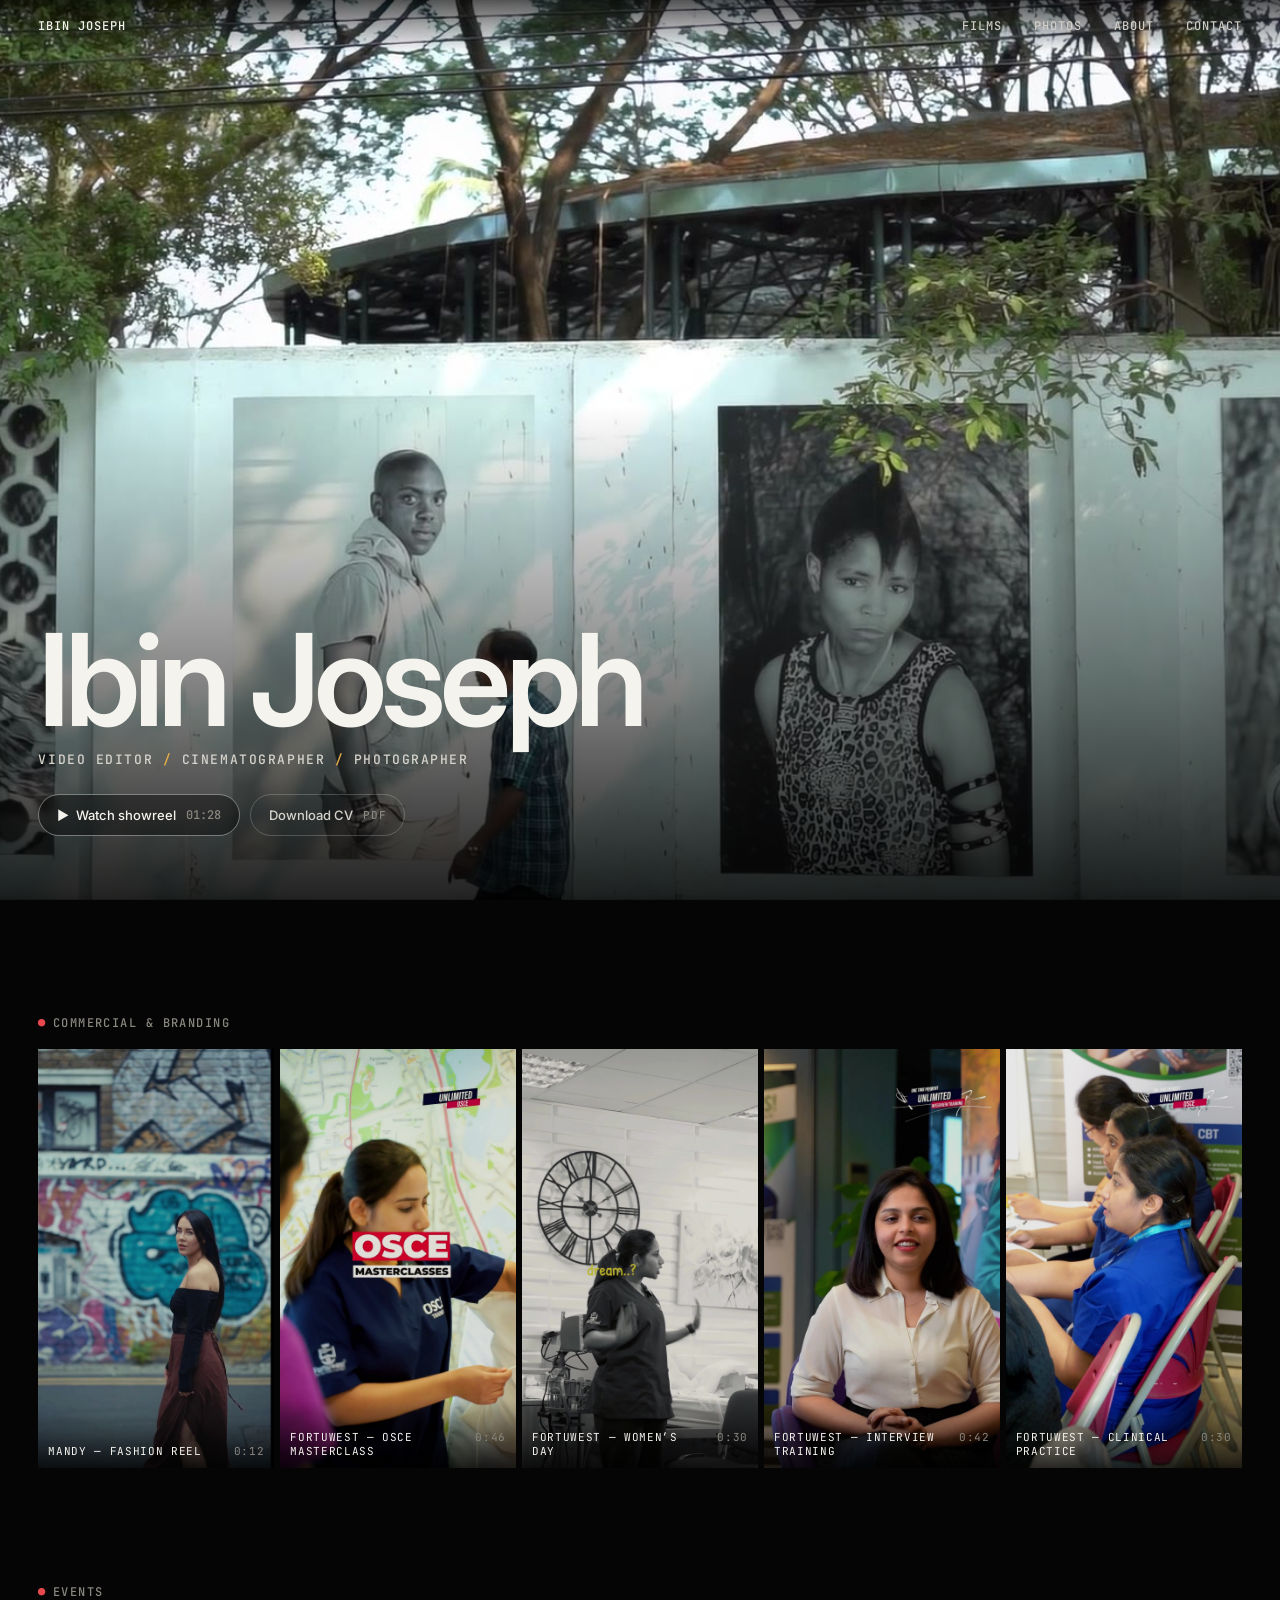
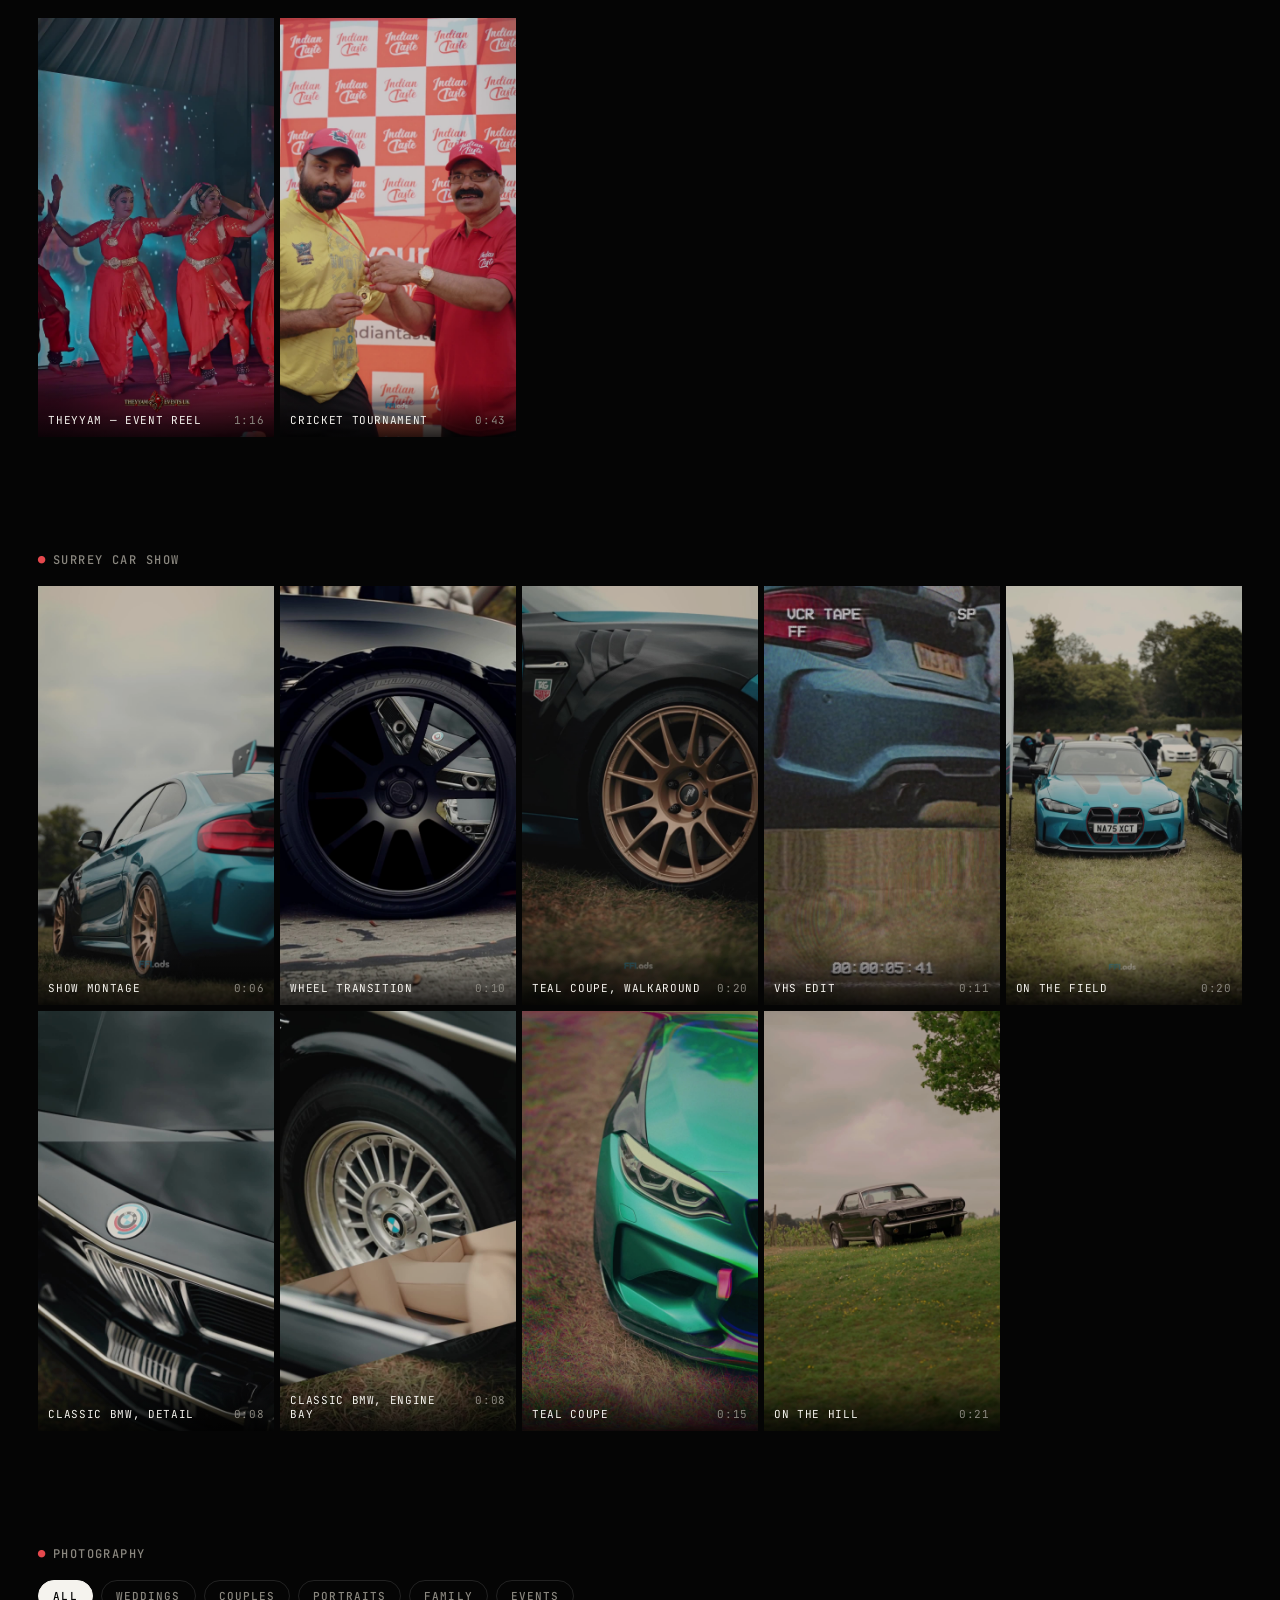
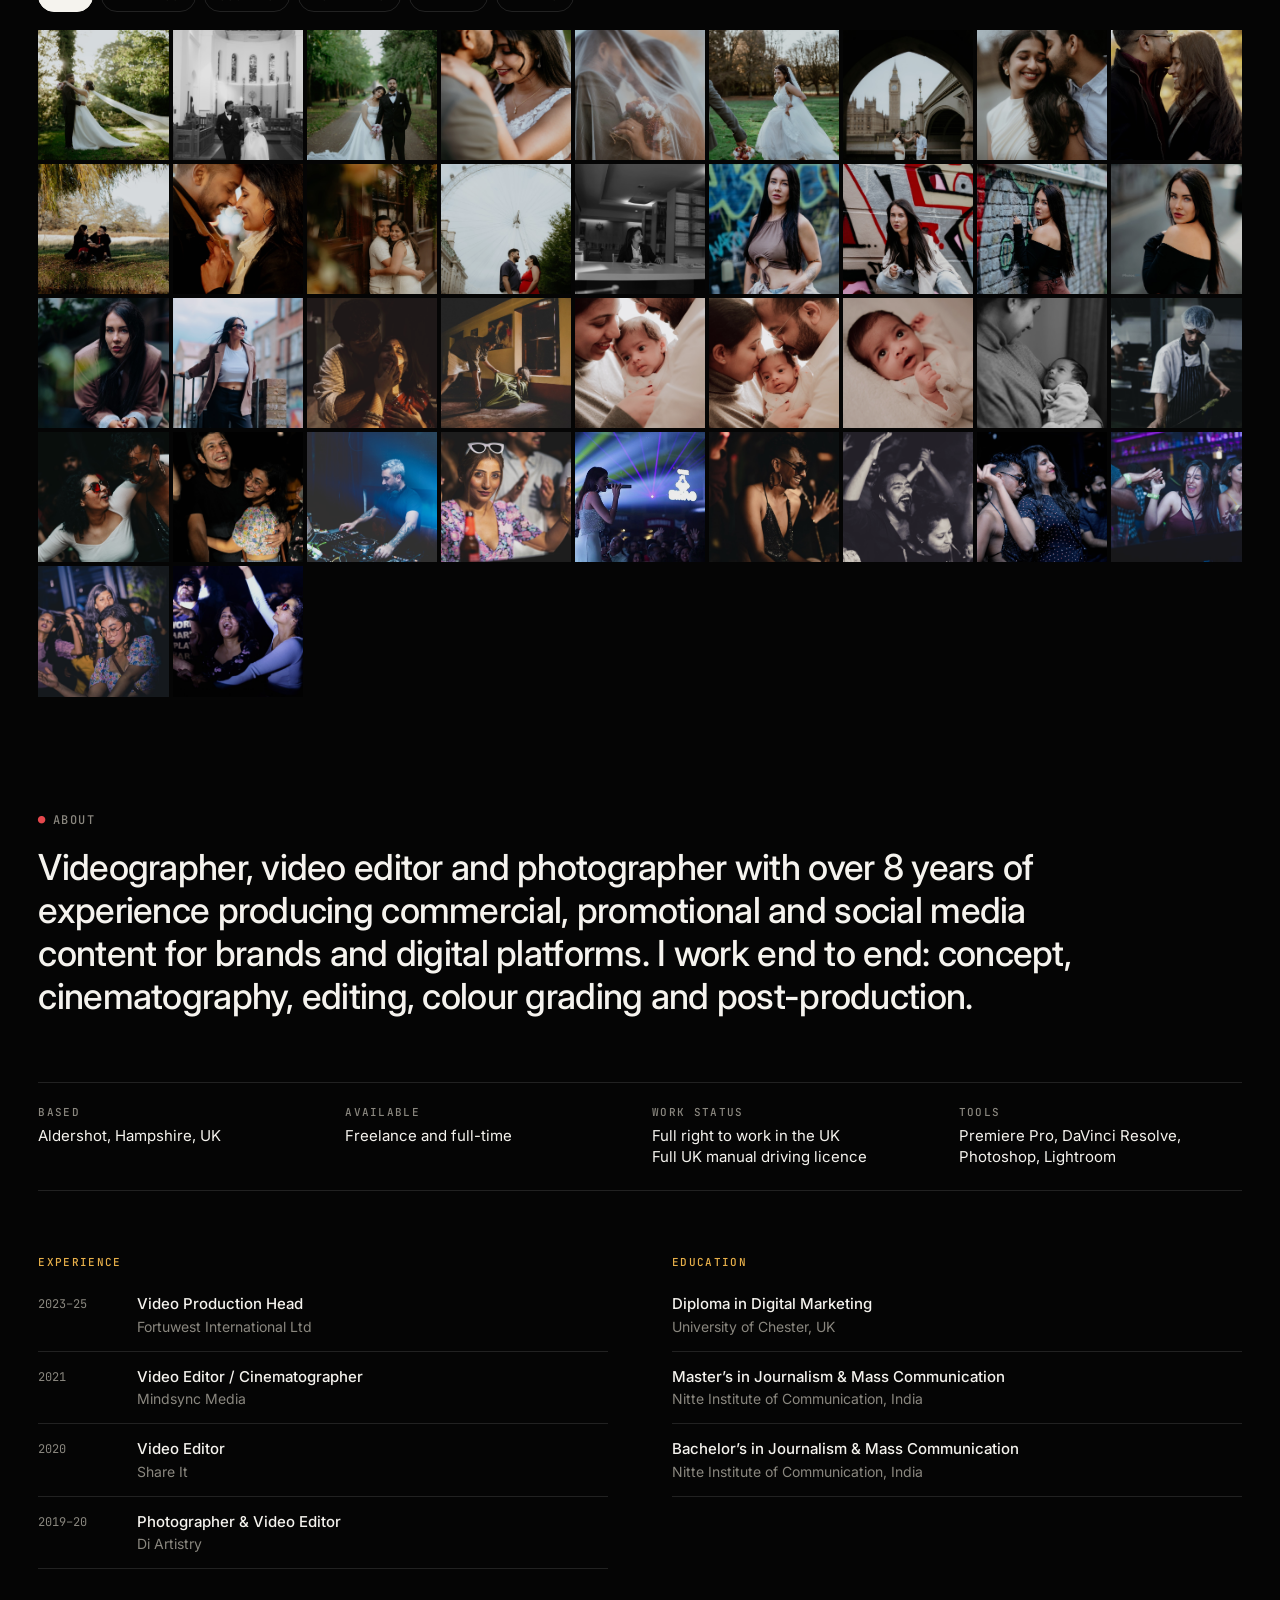
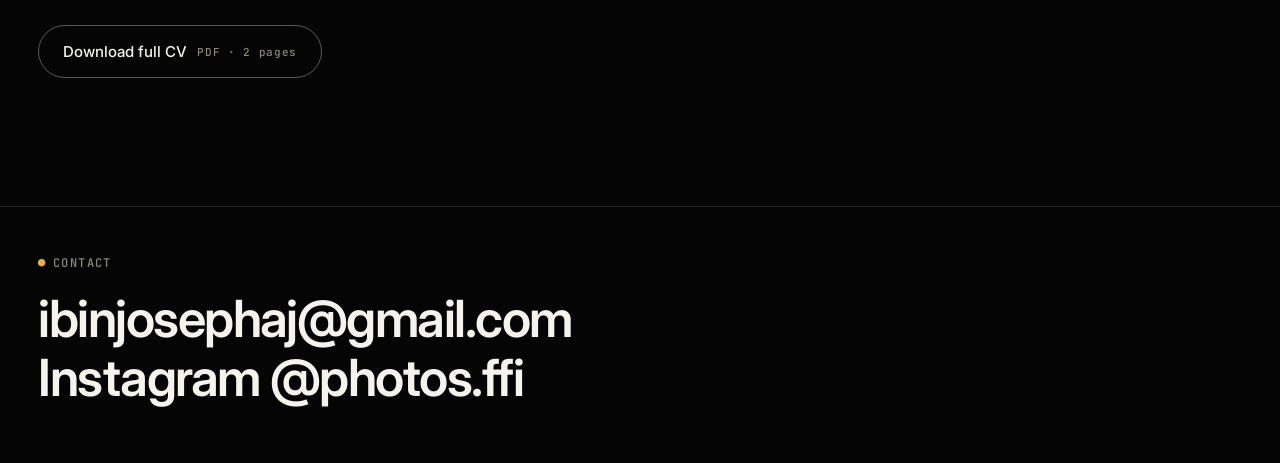
==== index.html @ d669bbee "Tighten portfolio: compact photo grid, more flash party shots, Mandy leads branding Remove Indian Ta" ====
<!doctype html>
<html lang="en">
<head>
<meta charset="utf-8">
<meta name="viewport" content="width=device-width, initial-scale=1">
<title>Ibin Joseph — Video Editor, Cinematographer, Photographer</title>
<meta name="description" content="Ibin Joseph — videographer, video editor and photographer based in Hampshire, UK. 8+ years of commercial, promotional and social media work. Showreel, portfolio and CV.">
<meta property="og:title" content="Ibin Joseph — Portfolio">
<meta property="og:description" content="Videographer, video editor and photographer based in Hampshire, UK. Showreel, portfolio and CV.">
<meta property="og:type" content="website">
<meta property="og:url" content="https://filmsfromij.github.io/">
<meta property="og:image" content="https://filmsfromij.github.io/media/showreel.jpg">
<meta name="twitter:card" content="summary_large_image">
<link rel="canonical" href="https://filmsfromij.github.io/">
<link rel="icon" href="data:image/svg+xml,%3Csvg xmlns='http://www.w3.org/2000/svg' viewBox='0 0 32 32'%3E%3Crect width='32' height='32' fill='%230e0e0e'/%3E%3Crect x='14' y='8' width='4' height='16' fill='%23f2f0ec'/%3E%3C/svg%3E">
<link rel="preconnect" href="https://fonts.googleapis.com">
<link rel="preconnect" href="https://fonts.gstatic.com" crossorigin>
<link rel="stylesheet" href="https://fonts.googleapis.com/css2?family=Inter:wght@400;500;600&family=JetBrains+Mono:wght@400;500&display=swap">
<link rel="stylesheet" href="style.css">
</head>
<body>

<header class="top">
  <a class="name" href="#top">Ibin Joseph</a>
  <nav aria-label="Sections">
    <a href="#commercial">Films</a>
    <a href="#photography">Photos</a>
    <a href="#about">About</a>
    <a href="#contact">Contact</a>
  </nav>
</header>

<main id="top">

  <section class="hero" aria-label="Showreel">
    <video autoplay muted playsinline preload="auto" poster="media/showreel.jpg" src="media/showreel.mp4#t=4"></video>
    <div class="hero-text">
      <h1>Ibin Joseph</h1>
      <p>Video Editor <span>/</span> Cinematographer <span>/</span> Photographer</p>
      <div class="actions">
        <button class="watch" data-src="media/showreel.mp4" data-title="Showreel">&#9654;&ensp;Watch showreel <span>01:28</span></button>
        <a class="cv-link" href="media/Ibin-Joseph-CV.pdf" download>Download CV <span>PDF</span></a>
      </div>
    </div>
  </section>

  <section id="commercial" class="block">
    <h2>Commercial &amp; branding</h2>
    <div class="grid">
      <button class="tile" data-src="media/mandy.mp4" data-title="Mandy — Fashion reel">
        <img src="media/mandy.jpg" alt="Model in a black top in front of a graffiti wall" loading="lazy">
        <span class="cap"><span>Mandy — Fashion reel</span><span>0:12</span></span>
      </button>
      <button class="tile" data-src="media/osce-masterclass.mp4" data-title="Fortuwest — OSCE masterclass">
        <img src="media/osce-masterclass.jpg" alt="Nurse demonstrating a clinical skill on a training mannequin" loading="lazy">
        <span class="cap"><span>Fortuwest — OSCE masterclass</span><span>0:46</span></span>
      </button>
      <button class="tile" data-src="media/osce-womens-day.mp4" data-title="Fortuwest — Women’s Day">
        <img src="media/osce-womens-day.jpg" alt="Black and white shot of nurses training around a table" loading="lazy">
        <span class="cap"><span>Fortuwest — Women’s Day</span><span>0:30</span></span>
      </button>
      <button class="tile" data-src="media/osce-interview.mp4" data-title="Fortuwest — Interview training">
        <img src="media/osce-interview.jpg" alt="Trainer speaking to camera in an office" loading="lazy">
        <span class="cap"><span>Fortuwest — Interview training</span><span>0:42</span></span>
      </button>
      <button class="tile" data-src="media/osce-practical.mp4" data-title="Fortuwest — Clinical practice">
        <img src="media/osce-practical.jpg" alt="Nursing students seated at a clinical training session" loading="lazy">
        <span class="cap"><span>Fortuwest — Clinical practice</span><span>0:30</span></span>
      </button>
    </div>
  </section>

  <section id="events" class="block">
    <h2>Events</h2>
    <div class="grid">
      <button class="tile" data-src="media/theyyam.mp4" data-title="Theyyam — Event reel">
        <img src="media/theyyam.jpg" alt="Classical dancers performing on stage" loading="lazy">
        <span class="cap"><span>Theyyam — Event reel</span><span>1:16</span></span>
      </button>
      <button class="tile" data-src="media/cricket.mp4" data-title="Cricket tournament">
        <img src="media/cricket.jpg" alt="Player receiving a medal at a sponsored cricket tournament" loading="lazy">
        <span class="cap"><span>Cricket tournament</span><span>0:43</span></span>
      </button>
    </div>
  </section>

  <section class="block">
    <h2>Surrey Car Show</h2>
    <div class="grid">
      <button class="tile" data-src="media/show-highlight-2.mp4" data-title="Show montage">
        <img src="media/show-highlight-2.jpg" alt="Teal BMW coupe from behind on the show field" loading="lazy">
        <span class="cap"><span>Show montage</span><span>0:06</span></span>
      </button>
      <button class="tile" data-src="media/reel-4.mp4" data-title="Wheel transition">
        <img src="media/reel-4.jpg" alt="Black alloy wheel with a transition revealing an engine through the spokes" loading="lazy">
        <span class="cap"><span>Wheel transition</span><span>0:10</span></span>
      </button>
      <button class="tile" data-src="media/show-highlight-1.mp4" data-title="Teal coupe, walkaround">
        <img src="media/show-highlight-1.jpg" alt="Bronze wheel on a teal BMW coupe" loading="lazy">
        <span class="cap"><span>Teal coupe, walkaround</span><span>0:20</span></span>
      </button>
      <button class="tile" data-src="media/reel-3.mp4" data-title="VHS edit">
        <img src="media/reel-3.jpg" alt="Rear of a teal coupe with a VHS tape overlay" loading="lazy">
        <span class="cap"><span>VHS edit</span><span>0:11</span></span>
      </button>
      <button class="tile" data-src="media/show-highlight-3.mp4" data-title="On the field">
        <img src="media/show-highlight-3.jpg" alt="Teal BMW parked head-on on the show field" loading="lazy">
        <span class="cap"><span>On the field</span><span>0:20</span></span>
      </button>
      <button class="tile" data-src="media/reel-1.mp4" data-title="Classic BMW, detail">
        <img src="media/reel-1.jpg" alt="Badge and grille detail of a classic black BMW" loading="lazy">
        <span class="cap"><span>Classic BMW, detail</span><span>0:08</span></span>
      </button>
      <button class="tile" data-src="media/reel-5.mp4" data-title="Classic BMW, engine bay">
        <img src="media/reel-5.jpg" alt="Classic BMW wheel with a transition to the tan interior" loading="lazy">
        <span class="cap"><span>Classic BMW, engine bay</span><span>0:08</span></span>
      </button>
      <button class="tile" data-src="media/reel-2.mp4" data-title="Teal coupe">
        <img src="media/reel-2.jpg" alt="Headlight of a teal-green BMW coupe" loading="lazy">
        <span class="cap"><span>Teal coupe</span><span>0:15</span></span>
      </button>
      <button class="tile" data-src="media/show-highlight-4.mp4" data-title="On the hill">
        <img src="media/show-highlight-4.jpg" alt="Classic car on a grassy hill beside a tree" loading="lazy">
        <span class="cap"><span>On the hill</span><span>0:21</span></span>
      </button>
    </div>
  </section>

  <section id="photography" class="block">
    <h2>Photography</h2>
    <div class="filters" role="group" aria-label="Filter photos">
      <button type="button" data-filter="all" aria-pressed="true">All</button>
      <button type="button" data-filter="wedding" aria-pressed="false">Weddings</button>
      <button type="button" data-filter="couple" aria-pressed="false">Couples</button>
      <button type="button" data-filter="portrait" aria-pressed="false">Portraits</button>
      <button type="button" data-filter="family" aria-pressed="false">Family</button>
      <button type="button" data-filter="event" aria-pressed="false">Events</button>
    </div>
    <div class="gallery">
      <button class="ph" data-cat="wedding" data-full="media/photos/wedding-01.jpg"><img src="media/photos/thumb/wedding-01.jpg" width="900" height="596" alt="Bride and groom under trees as her veil flies in the wind" loading="lazy"></button>
      <button class="ph" data-cat="wedding" data-full="media/photos/wedding-02.jpg"><img src="media/photos/thumb/wedding-02.jpg" width="600" height="900" alt="Black and white portrait of a bride and groom at a church altar" loading="lazy"></button>
      <button class="ph" data-cat="wedding" data-full="media/photos/wedding-03.jpg"><img src="media/photos/thumb/wedding-03.jpg" width="600" height="900" alt="Bride and groom on a tree-lined path" loading="lazy"></button>
      <button class="ph" data-cat="wedding" data-full="media/photos/wedding-04.jpg"><img src="media/photos/thumb/wedding-04.jpg" width="900" height="600" alt="Bride smiling with her arms around the groom" loading="lazy"></button>
      <button class="ph" data-cat="wedding" data-full="media/photos/wedding-05.jpg"><img src="media/photos/thumb/wedding-05.jpg" width="600" height="900" alt="Bride and groom kissing under the veil" loading="lazy"></button>
      <button class="ph" data-cat="wedding" data-full="media/photos/wedding-06.jpg"><img src="media/photos/thumb/wedding-06.jpg" width="900" height="557" alt="Bride and groom running hand in hand across a park" loading="lazy"></button>
      <button class="ph" data-cat="couple" data-full="media/photos/couple-01.jpg"><img src="media/photos/thumb/couple-01.jpg" width="595" height="900" alt="Couple framed by a stone arch with Big Ben behind" loading="lazy"></button>
      <button class="ph" data-cat="couple" data-full="media/photos/couple-02.jpg"><img src="media/photos/thumb/couple-02.jpg" width="600" height="900" alt="Smiling woman leaning into her partner" loading="lazy"></button>
      <button class="ph" data-cat="couple" data-full="media/photos/couple-03.jpg"><img src="media/photos/thumb/couple-03.jpg" width="600" height="900" alt="Man kissing his partner’s forehead in autumn light" loading="lazy"></button>
      <button class="ph" data-cat="couple" data-full="media/photos/couple-04.jpg"><img src="media/photos/thumb/couple-04.jpg" width="600" height="900" alt="Couple sitting under a willow tree beside a pond" loading="lazy"></button>
      <button class="ph" data-cat="couple" data-full="media/photos/couple-05.jpg"><img src="media/photos/thumb/couple-05.jpg" width="600" height="900" alt="Couple touching foreheads in warm evening light" loading="lazy"></button>
      <button class="ph" data-cat="couple" data-full="media/photos/couple-06.jpg"><img src="media/photos/thumb/couple-06.jpg" width="900" height="600" alt="Couple embracing in a flower-lined doorway" loading="lazy"></button>
      <button class="ph" data-cat="couple" data-full="media/photos/couple-07.jpg"><img src="media/photos/thumb/couple-07.jpg" width="600" height="900" alt="Expecting couple in front of the London Eye" loading="lazy"></button>
      <button class="ph" data-cat="portrait" data-full="media/photo-1.jpg"><img src="media/photos/thumb/library.jpg" width="900" height="600" alt="Black and white portrait of a woman in a dark blazer seated at a long table in a library" loading="lazy"></button>
      <button class="ph" data-cat="portrait" data-full="media/photos/portrait-01.jpg"><img src="media/photos/thumb/portrait-01.jpg" width="600" height="900" alt="Woman posing against a blue graffiti wall" loading="lazy"></button>
      <button class="ph" data-cat="portrait" data-full="media/photos/portrait-02.jpg"><img src="media/photos/thumb/portrait-02.jpg" width="616" height="900" alt="Woman crouching in front of red and white graffiti" loading="lazy"></button>
      <button class="ph" data-cat="portrait" data-full="media/photos/portrait-03.jpg"><img src="media/photos/thumb/portrait-03.jpg" width="716" height="900" alt="Woman in an off-shoulder top beside a graffiti wall" loading="lazy"></button>
      <button class="ph" data-cat="portrait" data-full="media/photos/portrait-04.jpg"><img src="media/photos/thumb/portrait-04.jpg" width="600" height="900" alt="Woman on a city street looking over her shoulder" loading="lazy"></button>
      <button class="ph" data-cat="portrait" data-full="media/photos/portrait-05.jpg"><img src="media/photos/thumb/portrait-05.jpg" width="614" height="900" alt="Woman seated among leaves, looking at the camera" loading="lazy"></button>
      <button class="ph" data-cat="portrait" data-full="media/photos/portrait-06.jpg"><img src="media/photos/thumb/portrait-06.jpg" width="624" height="900" alt="Woman in sunglasses leaning on a railing" loading="lazy"></button>
      <button class="ph" data-cat="portrait" data-full="media/photos/portrait-07.jpg"><img src="media/photos/thumb/portrait-07.jpg" width="600" height="900" alt="Low-light cinematic portrait of a couple" loading="lazy"></button>
      <button class="ph" data-cat="portrait" data-full="media/photos/portrait-08.jpg"><img src="media/photos/thumb/portrait-08.jpg" width="900" height="600" alt="Cinematic low-light scene of a woman reaching across a corridor floor" loading="lazy"></button>
      <button class="ph" data-cat="family" data-full="media/photos/family-01.jpg"><img src="media/photos/thumb/family-01.jpg" width="600" height="900" alt="Mother and father cradling their newborn" loading="lazy"></button>
      <button class="ph" data-cat="family" data-full="media/photos/family-02.jpg"><img src="media/photos/thumb/family-02.jpg" width="600" height="900" alt="Parents kissing their newborn’s head" loading="lazy"></button>
      <button class="ph" data-cat="family" data-full="media/photos/family-03.jpg"><img src="media/photos/thumb/family-03.jpg" width="600" height="900" alt="Newborn looking up from a white blanket" loading="lazy"></button>
      <button class="ph" data-cat="family" data-full="media/photos/family-04.jpg"><img src="media/photos/thumb/family-04.jpg" width="600" height="900" alt="Black and white photo of a mother holding her newborn" loading="lazy"></button>
      <button class="ph" data-cat="event" data-full="media/photos/event-01.jpg"><img src="media/photos/thumb/event-01.jpg" width="600" height="900" alt="Chef cooking in a restaurant kitchen" loading="lazy"></button>
      <button class="ph" data-cat="event" data-full="media/photos/event-02.jpg"><img src="media/photos/thumb/event-02.jpg" width="900" height="600" alt="Friends dancing at a club night" loading="lazy"></button>
      <button class="ph" data-cat="event" data-full="media/photos/event-03.jpg"><img src="media/photos/thumb/event-03.jpg" width="900" height="600" alt="Man and woman laughing on a crowded dance floor" loading="lazy"></button>
      <button class="ph" data-cat="event" data-full="media/photos/event-04.jpg"><img src="media/photos/thumb/event-04.jpg" width="900" height="600" alt="DJ performing under blue stage light" loading="lazy"></button>
      <button class="ph" data-cat="event" data-full="media/photos/event-05.jpg"><img src="media/photos/thumb/event-05.jpg" width="900" height="600" alt="Woman with sunglasses on her head dancing at a party" loading="lazy"></button>
      <button class="ph" data-cat="event" data-full="media/photos/event-06.jpg"><img src="media/photos/thumb/event-06.jpg" width="900" height="506" alt="Singer on stage under laser lights" loading="lazy"></button>
      <button class="ph" data-cat="event" data-full="media/photos/event-07.jpg"><img src="media/photos/thumb/event-07.jpg" width="600" height="900" alt="Woman in sequins laughing at the bar, lit by flash" loading="lazy"></button>
      <button class="ph" data-cat="event" data-full="media/photos/event-08.jpg"><img src="media/photos/thumb/event-08.jpg" width="900" height="600" alt="Black and white flash photo of friends singing on the dance floor" loading="lazy"></button>
      <button class="ph" data-cat="event" data-full="media/photos/event-09.jpg"><img src="media/photos/thumb/event-09.jpg" width="900" height="699" alt="Couple dancing close at a club night" loading="lazy"></button>
      <button class="ph" data-cat="event" data-full="media/photos/event-10.jpg"><img src="media/photos/thumb/event-10.jpg" width="900" height="600" alt="Group of friends dancing by the bar" loading="lazy"></button>
      <button class="ph" data-cat="event" data-full="media/photos/event-11.jpg"><img src="media/photos/thumb/event-11.jpg" width="900" height="600" alt="Women dancing together in a crowd" loading="lazy"></button>
      <button class="ph" data-cat="event" data-full="media/photos/event-12.jpg"><img src="media/photos/thumb/event-12.jpg" width="900" height="600" alt="Friends dancing with their arms raised" loading="lazy"></button>
    </div>
  </section>

  <section id="about" class="block about">
    <h2>About</h2>
    <p class="lede">Videographer, video editor and photographer with over 8&nbsp;years of experience producing commercial, promotional and social media content for brands and digital platforms. I work end to end: concept, cinematography, editing, colour grading and post-production.</p>

    <dl class="facts">
      <div><dt>Based</dt><dd>Aldershot, Hampshire, UK</dd></div>
      <div><dt>Available</dt><dd>Freelance and full-time</dd></div>
      <div><dt>Work status</dt><dd>Full right to work in the UK<br>Full UK manual driving licence</dd></div>
      <div><dt>Tools</dt><dd>Premiere Pro, DaVinci Resolve, Photoshop, Lightroom</dd></div>
    </dl>

    <div class="cols">
      <div>
        <h3>Experience</h3>
        <ol class="timeline">
          <li><span class="yr">2023–25</span><span class="role">Video Production Head</span><span class="org">Fortuwest International Ltd</span></li>
          <li><span class="yr">2021</span><span class="role">Video Editor / Cinematographer</span><span class="org">Mindsync Media</span></li>
          <li><span class="yr">2020</span><span class="role">Video Editor</span><span class="org">Share It</span></li>
          <li><span class="yr">2019–20</span><span class="role">Photographer &amp; Video Editor</span><span class="org">Di Artistry</span></li>
        </ol>
      </div>
      <div>
        <h3>Education</h3>
        <ol class="timeline">
          <li><span class="role">Diploma in Digital Marketing</span><span class="org">University of Chester, UK</span></li>
          <li><span class="role">Master’s in Journalism &amp; Mass Communication</span><span class="org">Nitte Institute of Communication, India</span></li>
          <li><span class="role">Bachelor’s in Journalism &amp; Mass Communication</span><span class="org">Nitte Institute of Communication, India</span></li>
        </ol>
      </div>
    </div>

    <a class="cv-link big" href="media/Ibin-Joseph-CV.pdf" download>Download full CV <span>PDF · 2 pages</span></a>
  </section>

</main>

<footer id="contact" class="contact">
  <h2>Contact</h2>
  <p><a href="mailto:ibinjosephaj@gmail.com">ibinjosephaj@gmail.com</a></p>
  <p><a href="https://www.instagram.com/photos.ffi/" rel="noopener">Instagram @photos.ffi</a></p>
</footer>

<dialog id="player" aria-label="Media viewer">
  <button class="close" aria-label="Close">Close</button>
  <video controls playsinline></video>
  <img class="still" alt="">
  <button class="nav prev" aria-label="Previous photo">&#8592;</button>
  <button class="nav next" aria-label="Next photo">&#8594;</button>
</dialog>

<script src="script.js"></script>
</body>
</html>
---- style.css ----
/* B — Cinematic: full-screen showreel loop, monospace slate labels, tight gallery */
:root {
  --bg: #050505;
  --ink: #f5f3ee;
  --mute: #8a877f;
  --line: #222;
  --accent: #e8b04a;
  --gutter: clamp(16px, 3vw, 40px);
  --mono: "JetBrains Mono", ui-monospace, Menlo, monospace;
  --sans: "Inter", "Helvetica Neue", Arial, sans-serif;
}
* { box-sizing: border-box; margin: 0; padding: 0; }
html { scroll-behavior: smooth; -webkit-text-size-adjust: 100%; }
body { background: var(--bg); color: var(--ink); font: 400 15px/1.5 var(--sans); -webkit-font-smoothing: antialiased; }
a { color: inherit; text-decoration: none; }
a:hover { color: var(--accent); }
img, video { display: block; width: 100%; }
:focus-visible { outline: 2px solid var(--accent); outline-offset: 3px; }

.top { position: fixed; inset: 0 0 auto; z-index: 5; display: flex; justify-content: space-between; align-items: center; gap: 16px;
  padding: 18px var(--gutter); font: 500 12px var(--mono); letter-spacing: .08em; text-transform: uppercase;
  background: linear-gradient(#000a, #0000); transition: background-color .3s; }
.top.solid { background: #050505; border-bottom: 1px solid var(--line); }
.name { white-space: nowrap; }
.top nav { display: flex; gap: clamp(12px, 3vw, 32px); color: #cfccc5; }

.hero { position: relative; height: 100svh; min-height: 520px; overflow: hidden; background: #000 url(media/hero.jpg) center / cover no-repeat; }
.hero video { position: absolute; inset: 0; height: 100%; object-fit: cover; transform: scale(1.34); opacity: 0; transition: opacity .8s ease; }
.hero video.ready { opacity: 1; }
.hero::after { content: ""; position: absolute; inset: 0; background: linear-gradient(180deg, #0000 45%, #000d 100%); }
.hero-text { position: absolute; z-index: 1; left: var(--gutter); right: var(--gutter); bottom: clamp(28px, 6vw, 64px); }
h1 { font-size: clamp(48px, 10vw, 150px); font-weight: 600; line-height: .9; letter-spacing: -0.045em; }
.hero-text p { margin-top: 14px; font: 500 clamp(11px, 1.2vw, 13px) var(--mono); letter-spacing: .12em; text-transform: uppercase; color: #d6d3cc; }
.hero-text p span { color: var(--accent); }
.watch { margin-top: 26px; display: inline-flex; align-items: center; gap: 10px; padding: 12px 18px; border: 1px solid #fff6; border-radius: 99px;
  background: #0006; backdrop-filter: blur(6px); color: var(--ink); font: 500 13px var(--sans); cursor: pointer; }
.watch span { font-family: var(--mono); color: var(--mute); font-size: 12px; }
.watch:hover { background: var(--ink); color: #000; }

.cap { display: flex; justify-content: space-between; gap: 12px; font: 400 11px var(--mono); letter-spacing: .06em; text-transform: uppercase; color: var(--mute); }
.cap span:first-child { color: var(--ink); }

.block { padding: clamp(72px, 9vw, 120px) var(--gutter) 0; scroll-margin-top: 60px; }
h2 { display: flex; justify-content: space-between; margin-bottom: 18px; font: 500 12px var(--mono); letter-spacing: .12em; text-transform: uppercase; color: var(--mute); }
h2::before { content: "● "; color: #e5484d; }
h2 { justify-content: flex-start; gap: 6px; }

.grid { display: grid; grid-template-columns: repeat(5, minmax(0, 1fr)); gap: 6px; }
.grid.one { grid-template-columns: minmax(0, 1fr); max-width: calc((100% - 24px) / 5 * 1); }
.tile { position: relative; display: block; width: 100%; overflow: hidden; background: none; border: 0; color: inherit; font: inherit; text-align: left; cursor: pointer; }
.tile img { aspect-ratio: 9 / 16; object-fit: cover; background: #111; transition: transform .6s ease, opacity .3s; opacity: .9; }
.tile:hover img { transform: scale(1.04); opacity: 1; }
.tile .cap { position: absolute; left: 0; right: 0; bottom: 0; margin: 0; padding: 30px 10px 10px; background: linear-gradient(#0000, #000c); }

.photo img { height: auto; }

.contact { margin-top: clamp(80px, 10vw, 140px); padding: 48px var(--gutter) 56px; border-top: 1px solid var(--line); }
.contact h2::before { color: var(--accent); }
.contact p { font-size: clamp(24px, 4vw, 52px); font-weight: 600; letter-spacing: -0.03em; line-height: 1.15; }

dialog { width: 100vw; height: 100dvh; max-width: none; max-height: none; border: 0; padding: 0; background: #000; color: var(--ink); }
dialog[open] { display: flex; align-items: center; justify-content: center; }
dialog::backdrop { background: #000; }
dialog video { width: auto; height: auto; max-width: 100%; max-height: 100dvh; }
.close { position: absolute; top: 14px; right: var(--gutter); z-index: 2; padding: 6px 12px; background: #0009; color: var(--ink); border: 1px solid #fff4; border-radius: 99px; font: 500 11px var(--mono); letter-spacing: .08em; text-transform: uppercase; cursor: pointer; }

@media (max-width: 1100px) { .grid { grid-template-columns: repeat(3, minmax(0, 1fr)); } .grid.one { max-width: calc((100% - 12px) / 3); } }
@media (max-width: 560px) {
  .top { font-size: 11px; } .top nav { gap: 12px; }
  .grid { grid-template-columns: repeat(2, minmax(0, 1fr)); } .grid.one { max-width: calc((100% - 6px) / 2); }
  .hero { height: 88svh; }
}
@media (prefers-reduced-motion: reduce) { html { scroll-behavior: auto; } .tile img { transition: none; } }

/* Hero actions: showreel + CV */
.actions { margin-top: 26px; display: flex; flex-wrap: wrap; gap: 10px; }
.actions .watch { margin-top: 0; }
.cv-link { display: inline-flex; align-items: center; gap: 10px; padding: 12px 18px; border: 1px solid #fff3; border-radius: 99px;
  color: #d6d3cc; font: 500 13px var(--sans); }
.cv-link span { font-family: var(--mono); font-size: 11px; letter-spacing: .06em; color: var(--mute); }
.cv-link:hover { border-color: var(--accent); color: var(--accent); }

/* About */
.about .lede { max-width: 30em; font-size: clamp(22px, 2.8vw, 38px); font-weight: 500; line-height: 1.2; letter-spacing: -0.02em; }
.facts { display: grid; grid-template-columns: repeat(4, minmax(0, 1fr)); gap: 24px; margin: clamp(36px, 5vw, 64px) 0; padding: 22px 0; border-top: 1px solid var(--line); border-bottom: 1px solid var(--line); }
.facts dt { margin-bottom: 6px; font: 500 11px var(--mono); letter-spacing: .12em; text-transform: uppercase; color: var(--mute); }
.facts dd { font-size: 15px; line-height: 1.45; }
.cols { display: grid; grid-template-columns: 1fr 1fr; gap: clamp(32px, 5vw, 80px); }
h3 { margin-bottom: 10px; font: 500 11px var(--mono); letter-spacing: .12em; text-transform: uppercase; color: var(--accent); }
.timeline { list-style: none; }
.timeline li { display: grid; grid-template-columns: 5.5em 1fr; column-gap: 16px; padding: 14px 0; border-bottom: 1px solid var(--line); }
.timeline .yr { grid-row: span 2; font: 400 12px/1.9 var(--mono); color: var(--mute); }
.timeline .role { font-weight: 500; }
.timeline .org { color: var(--mute); font-size: 14px; }
.cols > div:last-child .timeline li { grid-template-columns: 1fr; }
.cv-link.big { margin-top: clamp(36px, 5vw, 56px); padding: 16px 24px; font-size: 15px; color: var(--ink); border-color: #fff5; }

@media (max-width: 900px) { .facts { grid-template-columns: 1fr 1fr; } .cols { grid-template-columns: 1fr; } }
@media (max-width: 560px) { .facts { grid-template-columns: 1fr; gap: 16px; } .timeline li { grid-template-columns: 4.6em 1fr; } }

/* Landscape films sit two to a row above the vertical ones */
.wide-grid { grid-template-columns: repeat(2, minmax(0, 1fr)); margin-bottom: 6px; }
.tile.wide img { aspect-ratio: 16 / 9; }

/* Photo gallery */
.filters { display: flex; flex-wrap: wrap; gap: 8px; margin-bottom: 18px; }
.filters button { padding: 8px 14px; border: 1px solid var(--line); border-radius: 99px; background: none; color: var(--mute);
  font: 500 11px var(--mono); letter-spacing: .1em; text-transform: uppercase; cursor: pointer; }
.filters button:hover { color: var(--ink); border-color: #fff4; }
.filters button[aria-pressed="true"] { background: var(--ink); border-color: var(--ink); color: #000; }
.gallery { columns: 4 240px; column-gap: 6px; }
.ph { display: block; width: 100%; margin: 0 0 6px; padding: 0; border: 0; background: #111; cursor: zoom-in; break-inside: avoid; overflow: hidden; }
.ph img { height: auto; transition: transform .6s ease, opacity .3s; opacity: .92; }
.ph:hover img { transform: scale(1.03); opacity: 1; }
.ph[hidden] { display: none; }

/* Viewer: videos and photos share one dialog */
dialog .still { display: none; width: auto; height: auto; max-width: 100%; max-height: 100dvh; object-fit: contain; }
dialog.photo-mode video { display: none; }
dialog.photo-mode .still { display: block; }
dialog .nav { display: none; position: absolute; top: 50%; transform: translateY(-50%); z-index: 2; width: 44px; height: 44px; border-radius: 50%;
  border: 1px solid #fff4; background: #0009; color: var(--ink); font-size: 18px; cursor: pointer; }
dialog.photo-mode .nav { display: block; }
dialog .prev { left: var(--gutter); }
dialog .next { right: var(--gutter); }
dialog .nav:hover { background: var(--ink); color: #000; }

@media (max-width: 560px) {
  .gallery { columns: 2; }
  .wide-grid { grid-template-columns: 1fr; }
  dialog .nav { top: auto; bottom: 18px; transform: none; }
}
@media (prefers-reduced-motion: reduce) { .ph img { transition: none; } }

/* Compact gallery: small, even square thumbnails so the whole set fits in a scroll or two */
.gallery { columns: auto; display: grid; grid-template-columns: repeat(auto-fill, minmax(118px, 1fr)); gap: 4px; }
.ph { margin: 0; aspect-ratio: 1 / 1; }
.ph img { width: 100%; height: 100%; object-fit: cover; }
@media (max-width: 560px) {
  .gallery { columns: auto; grid-template-columns: repeat(4, minmax(0, 1fr)); gap: 3px; }
}
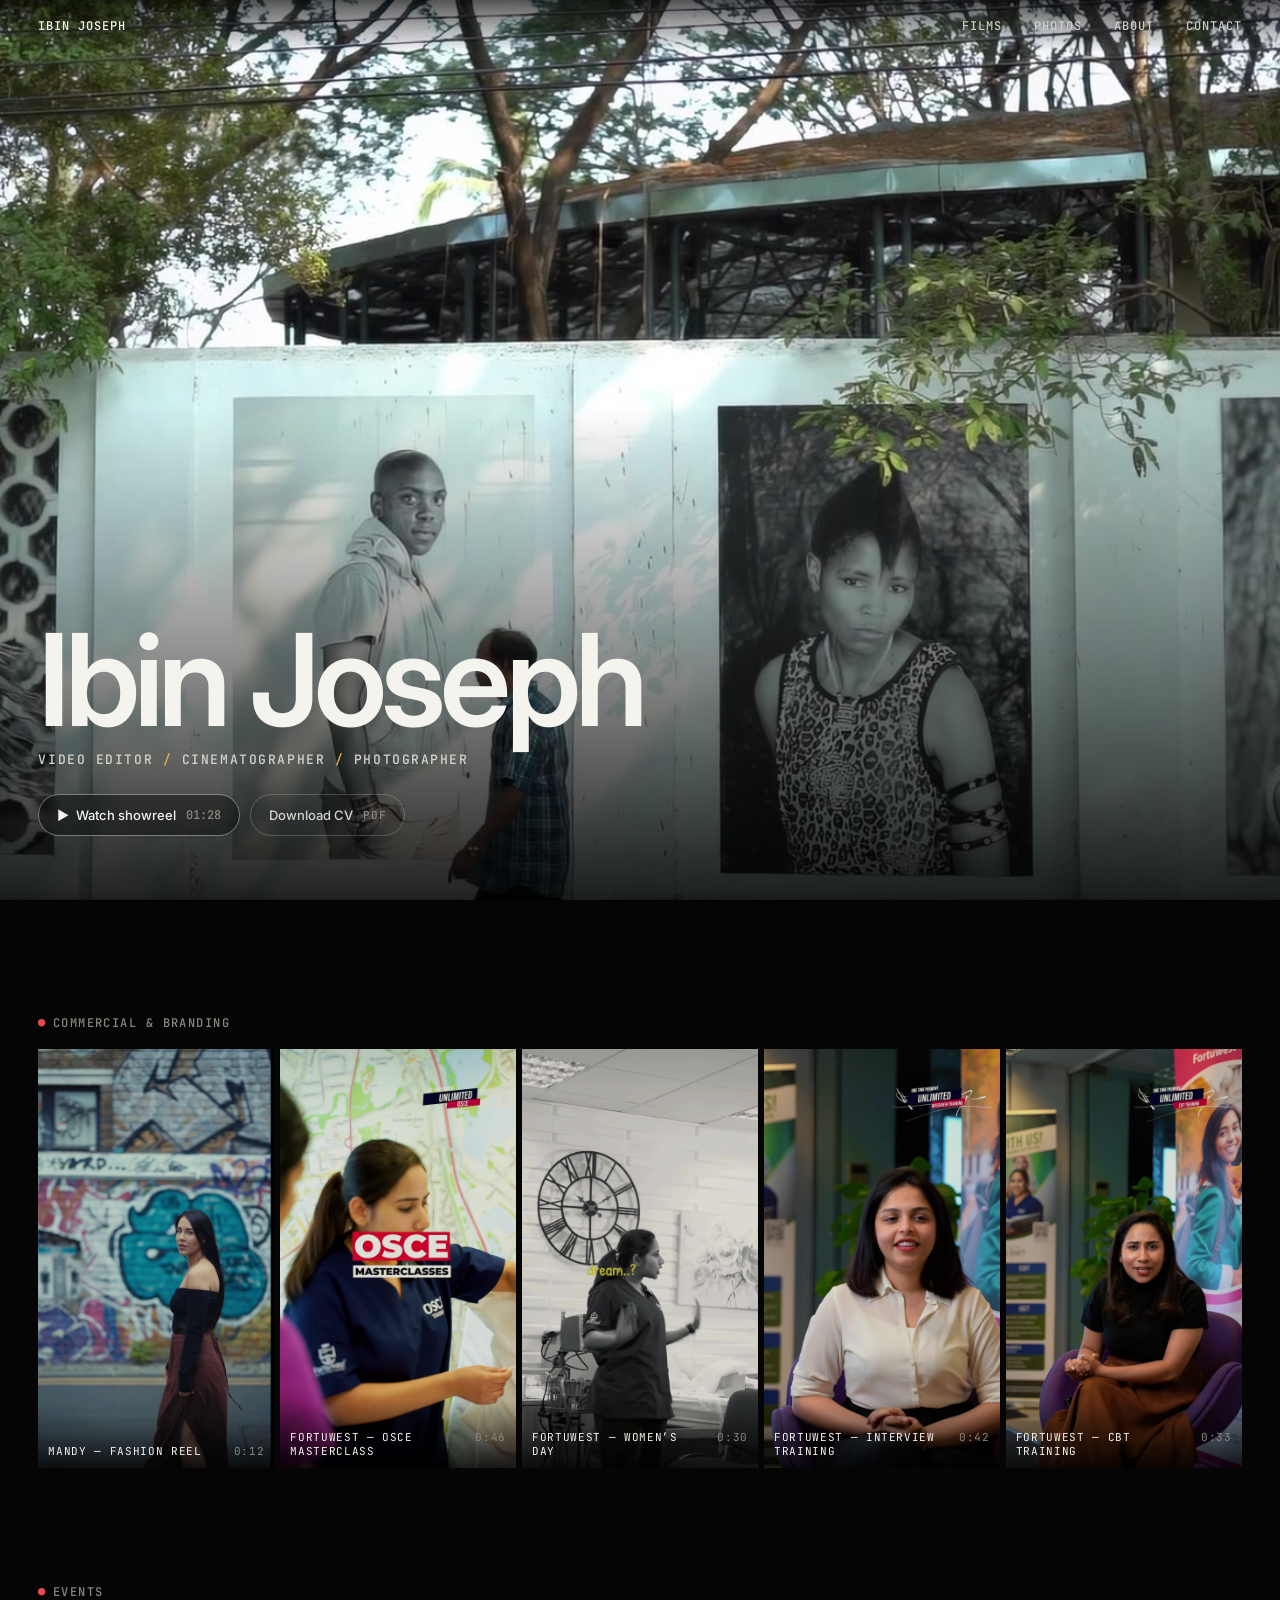
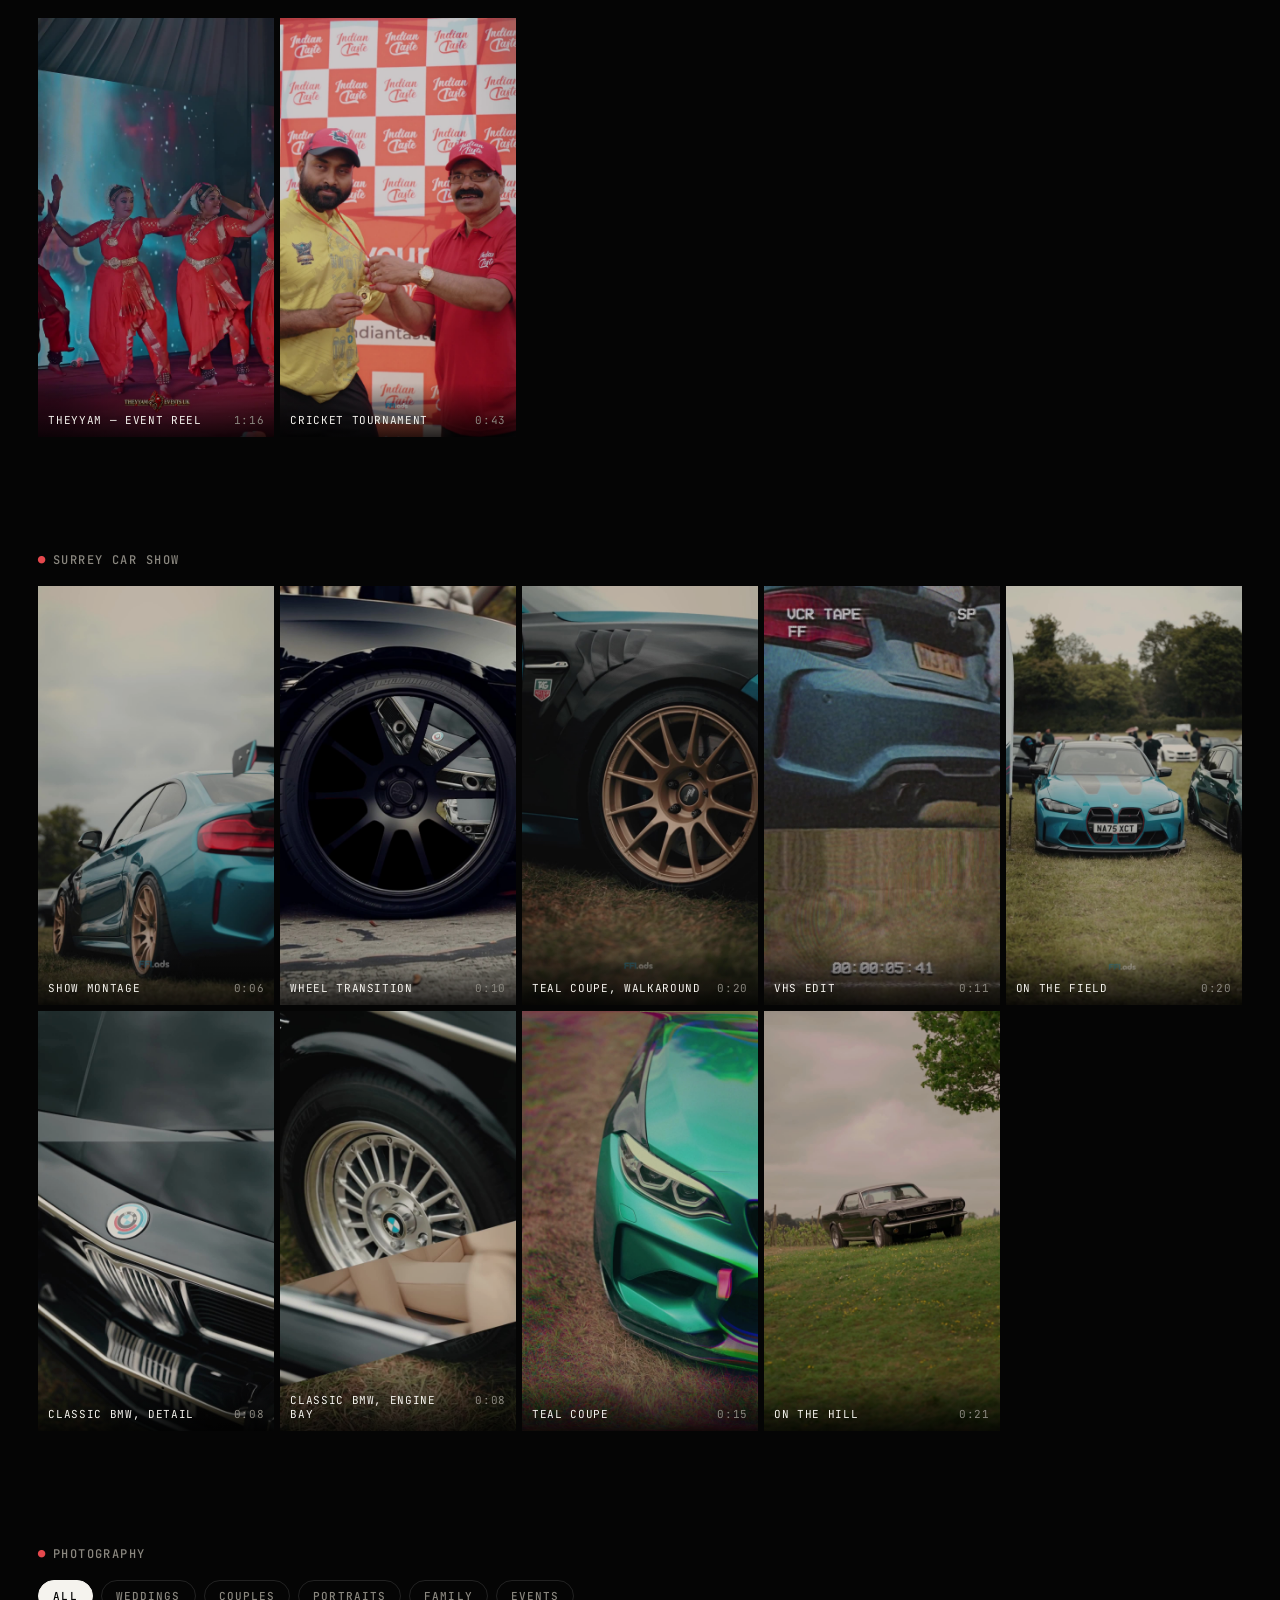
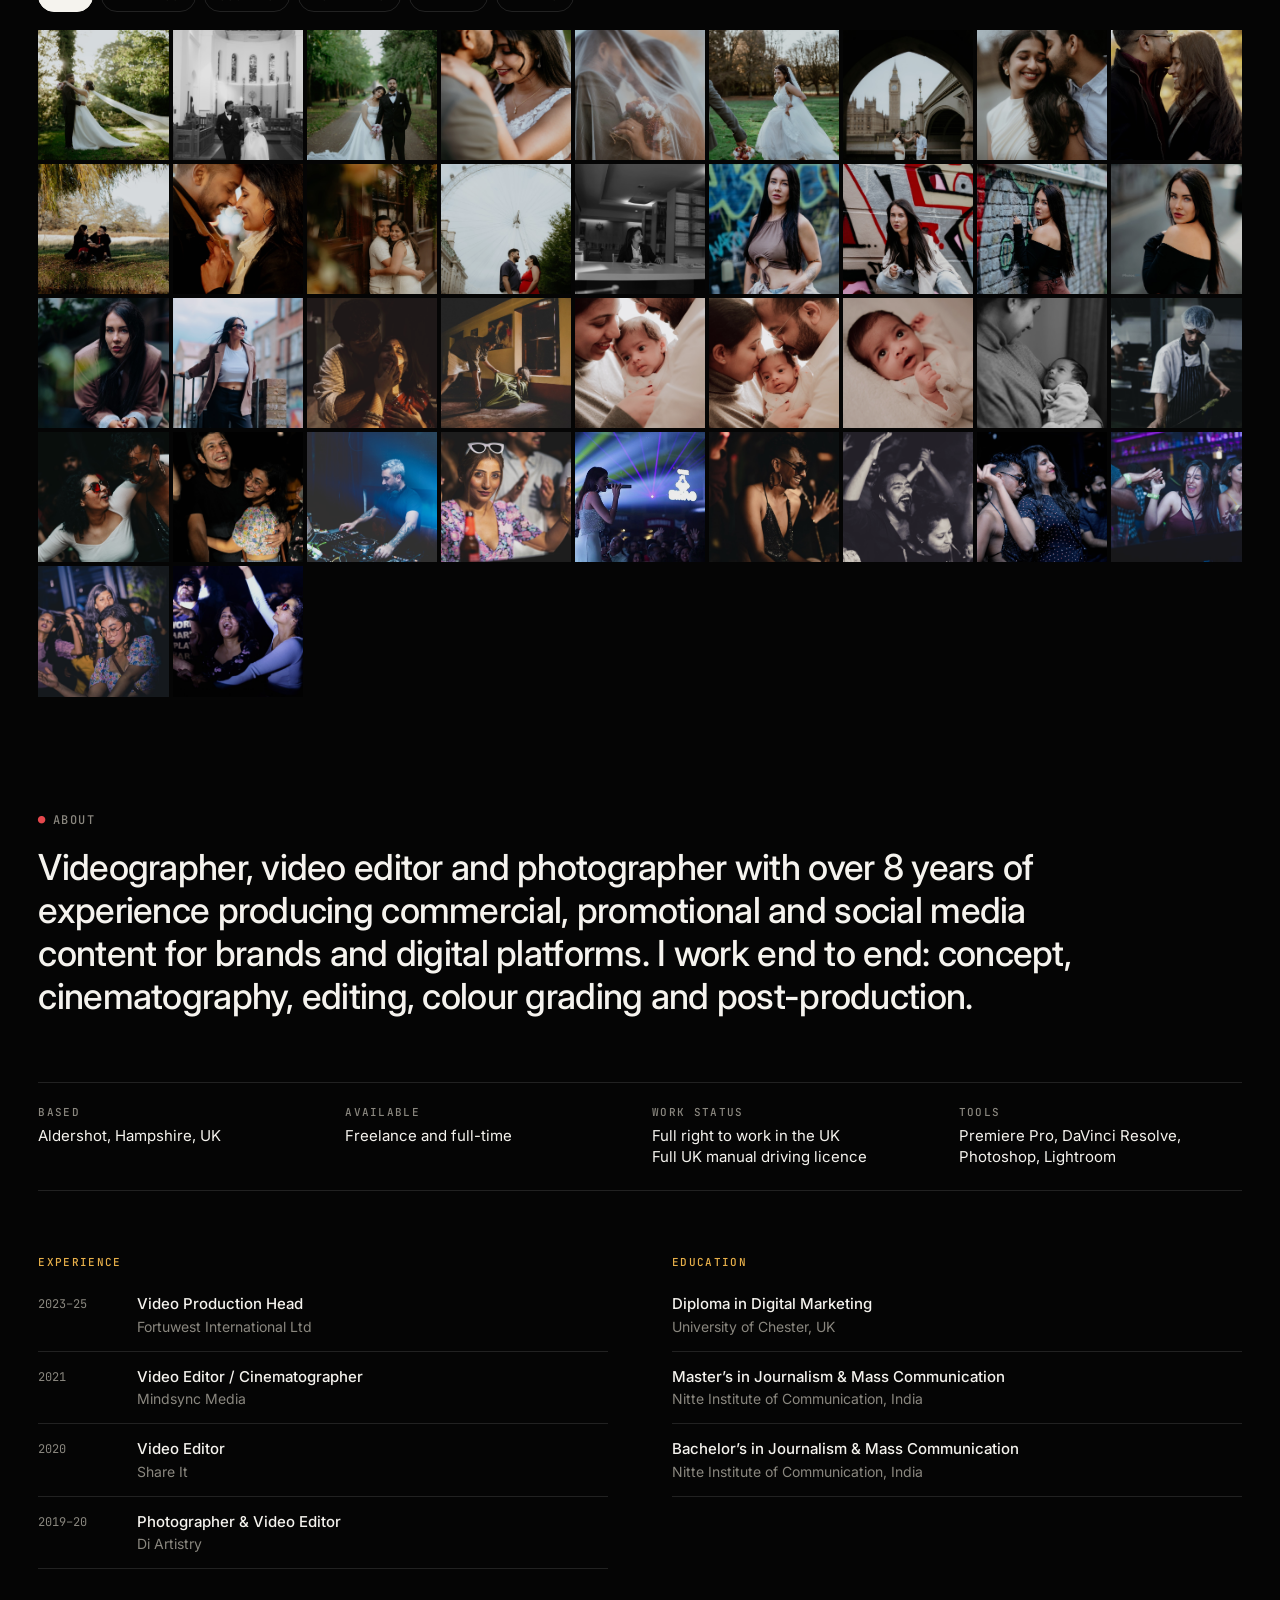
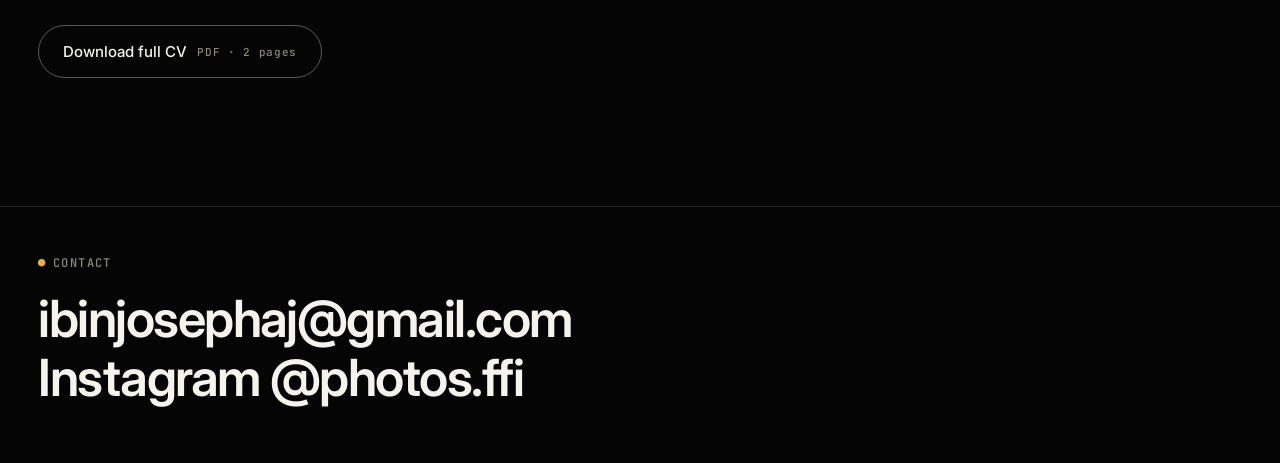
==== commit ff0dd956: "Swap Fortuwest Clinical practice reel for CBT training (Reel 4, April 2025) Co-Authored-By: Claude O" ====
--- a/index.html
+++ b/index.html
@@ -63,9 +63,9 @@
         <img src="media/osce-interview.jpg" alt="Trainer speaking to camera in an office" loading="lazy">
         <span class="cap"><span>Fortuwest — Interview training</span><span>0:42</span></span>
       </button>
-      <button class="tile" data-src="media/osce-practical.mp4" data-title="Fortuwest — Clinical practice">
-        <img src="media/osce-practical.jpg" alt="Nursing students seated at a clinical training session" loading="lazy">
-        <span class="cap"><span>Fortuwest — Clinical practice</span><span>0:30</span></span>
+      <button class="tile" data-src="media/osce-cbt.mp4" data-title="Fortuwest — CBT training">
+        <img src="media/osce-cbt.jpg" alt="Trainer in a black top speaking to camera from a purple armchair" loading="lazy">
+        <span class="cap"><span>Fortuwest — CBT training</span><span>0:33</span></span>
       </button>
     </div>
   </section>
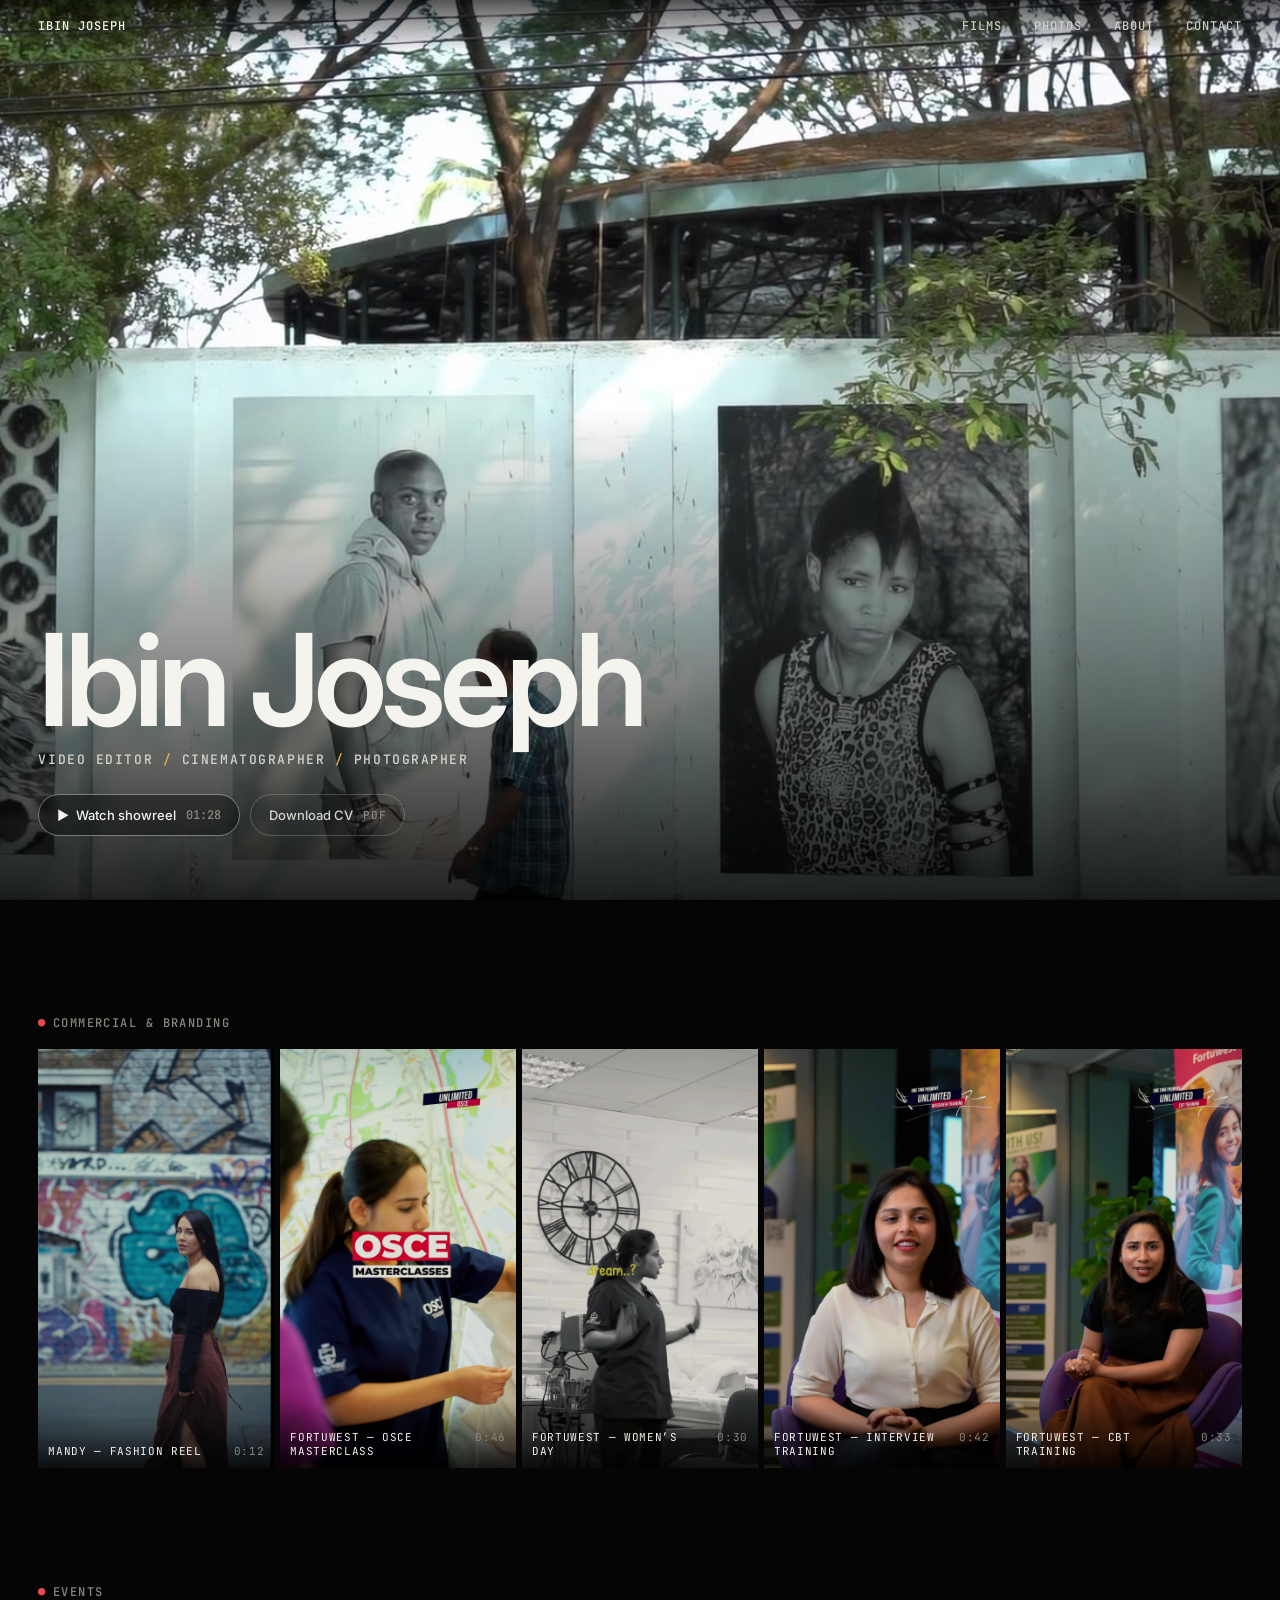
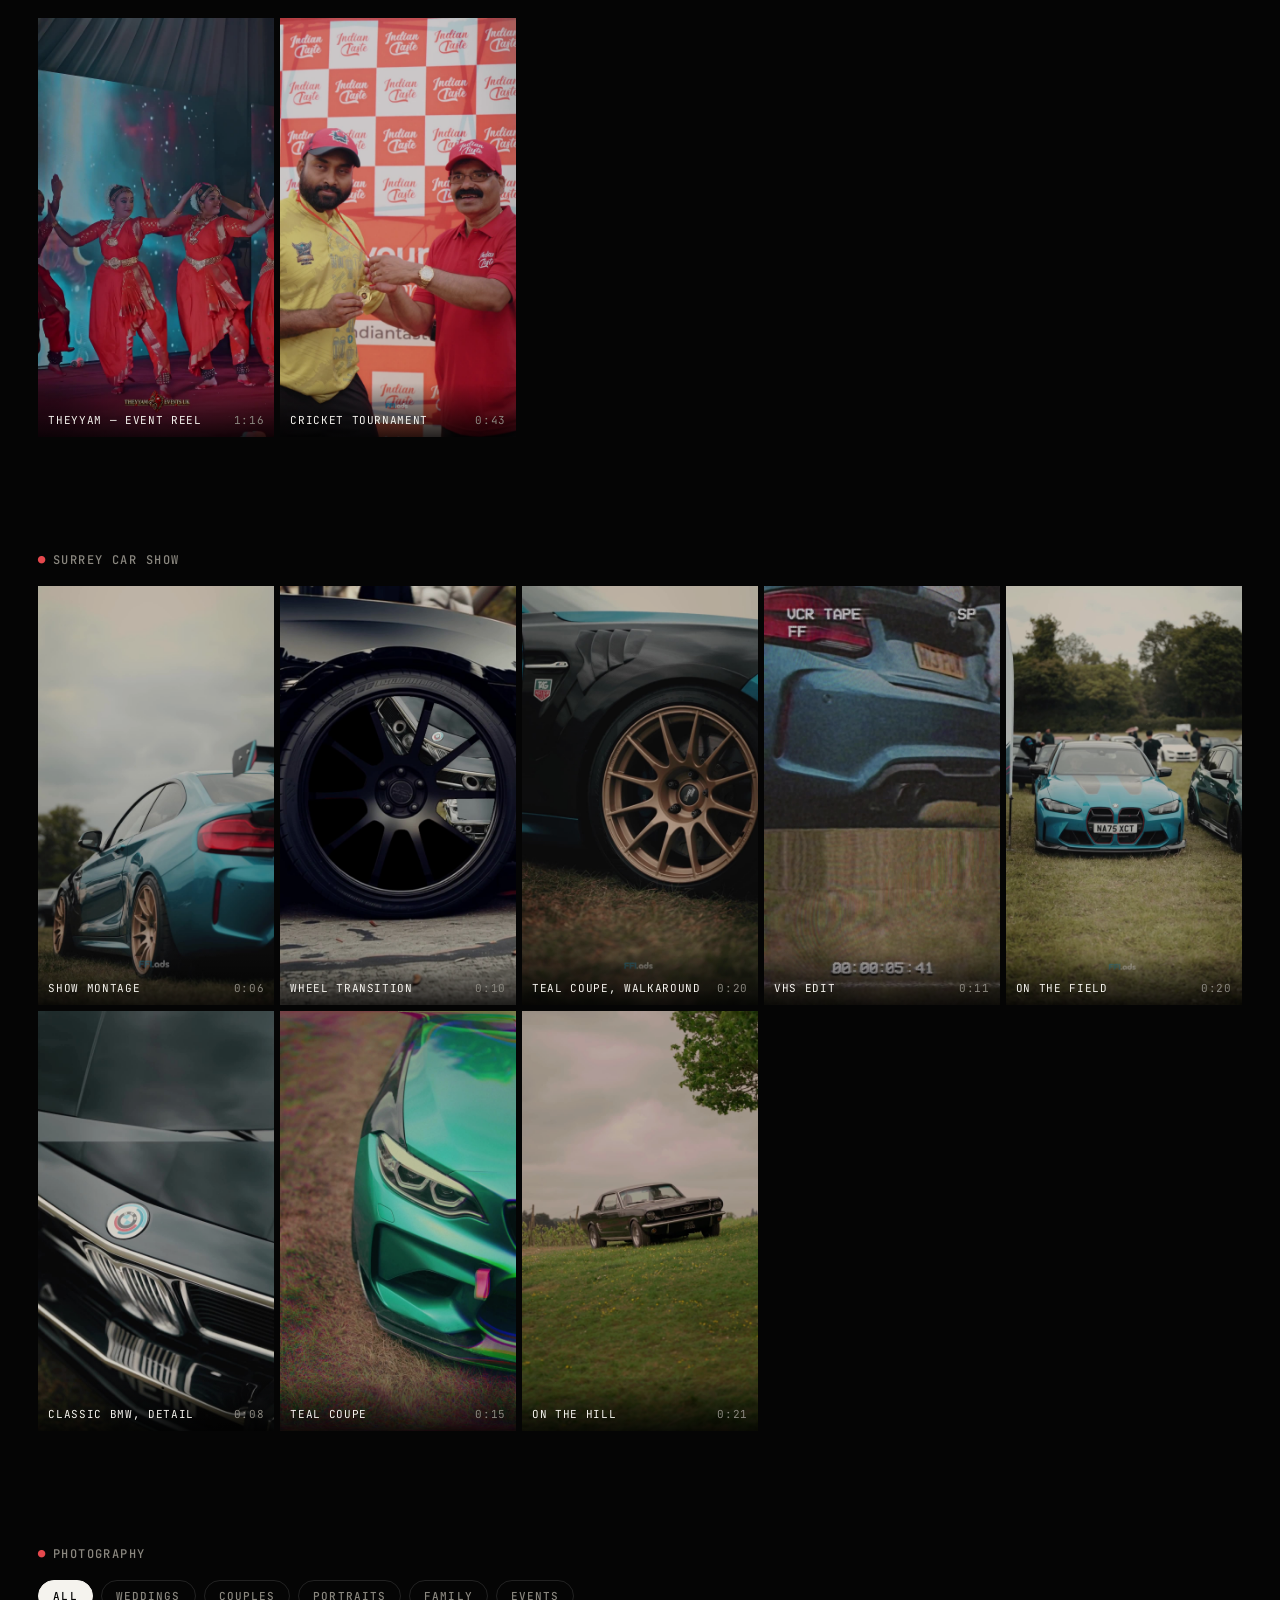
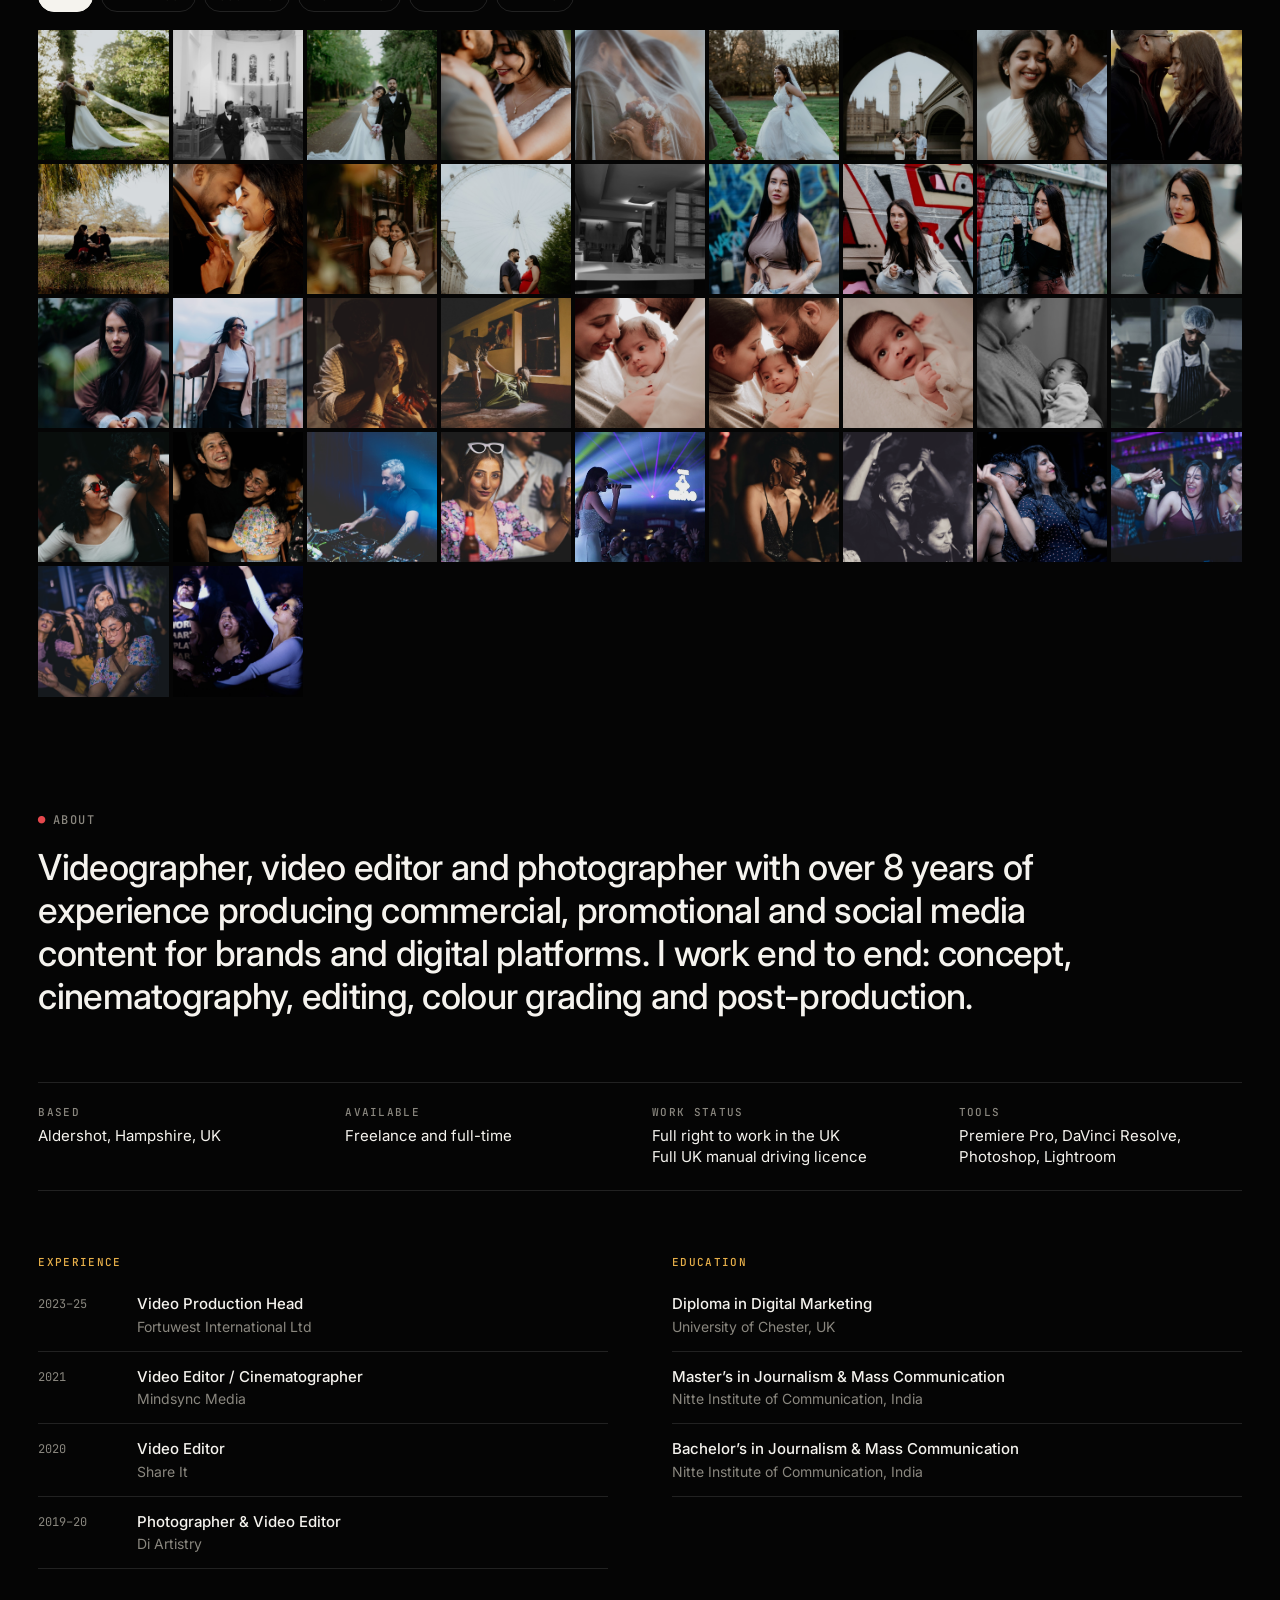
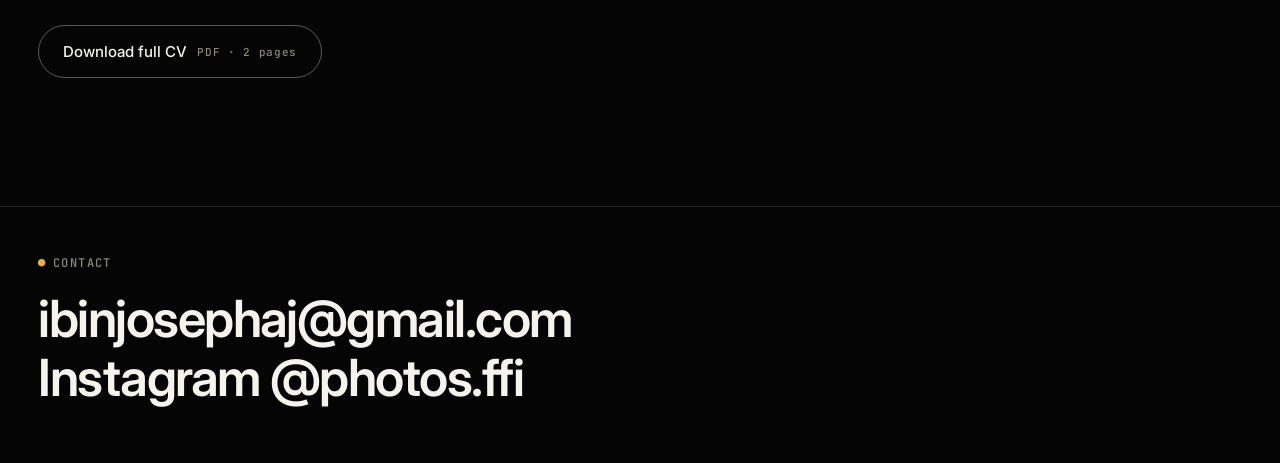
==== commit e66cc36d: "Remove Classic BMW engine bay reel from Surrey Car Show Co-Authored-By: Claude Opus 5.5 <noreply@ant" ====
--- a/index.html
+++ b/index.html
@@ -110,10 +110,6 @@
       <button class="tile" data-src="media/reel-1.mp4" data-title="Classic BMW, detail">
         <img src="media/reel-1.jpg" alt="Badge and grille detail of a classic black BMW" loading="lazy">
         <span class="cap"><span>Classic BMW, detail</span><span>0:08</span></span>
-      </button>
-      <button class="tile" data-src="media/reel-5.mp4" data-title="Classic BMW, engine bay">
-        <img src="media/reel-5.jpg" alt="Classic BMW wheel with a transition to the tan interior" loading="lazy">
-        <span class="cap"><span>Classic BMW, engine bay</span><span>0:08</span></span>
       </button>
       <button class="tile" data-src="media/reel-2.mp4" data-title="Teal coupe">
         <img src="media/reel-2.jpg" alt="Headlight of a teal-green BMW coupe" loading="lazy">
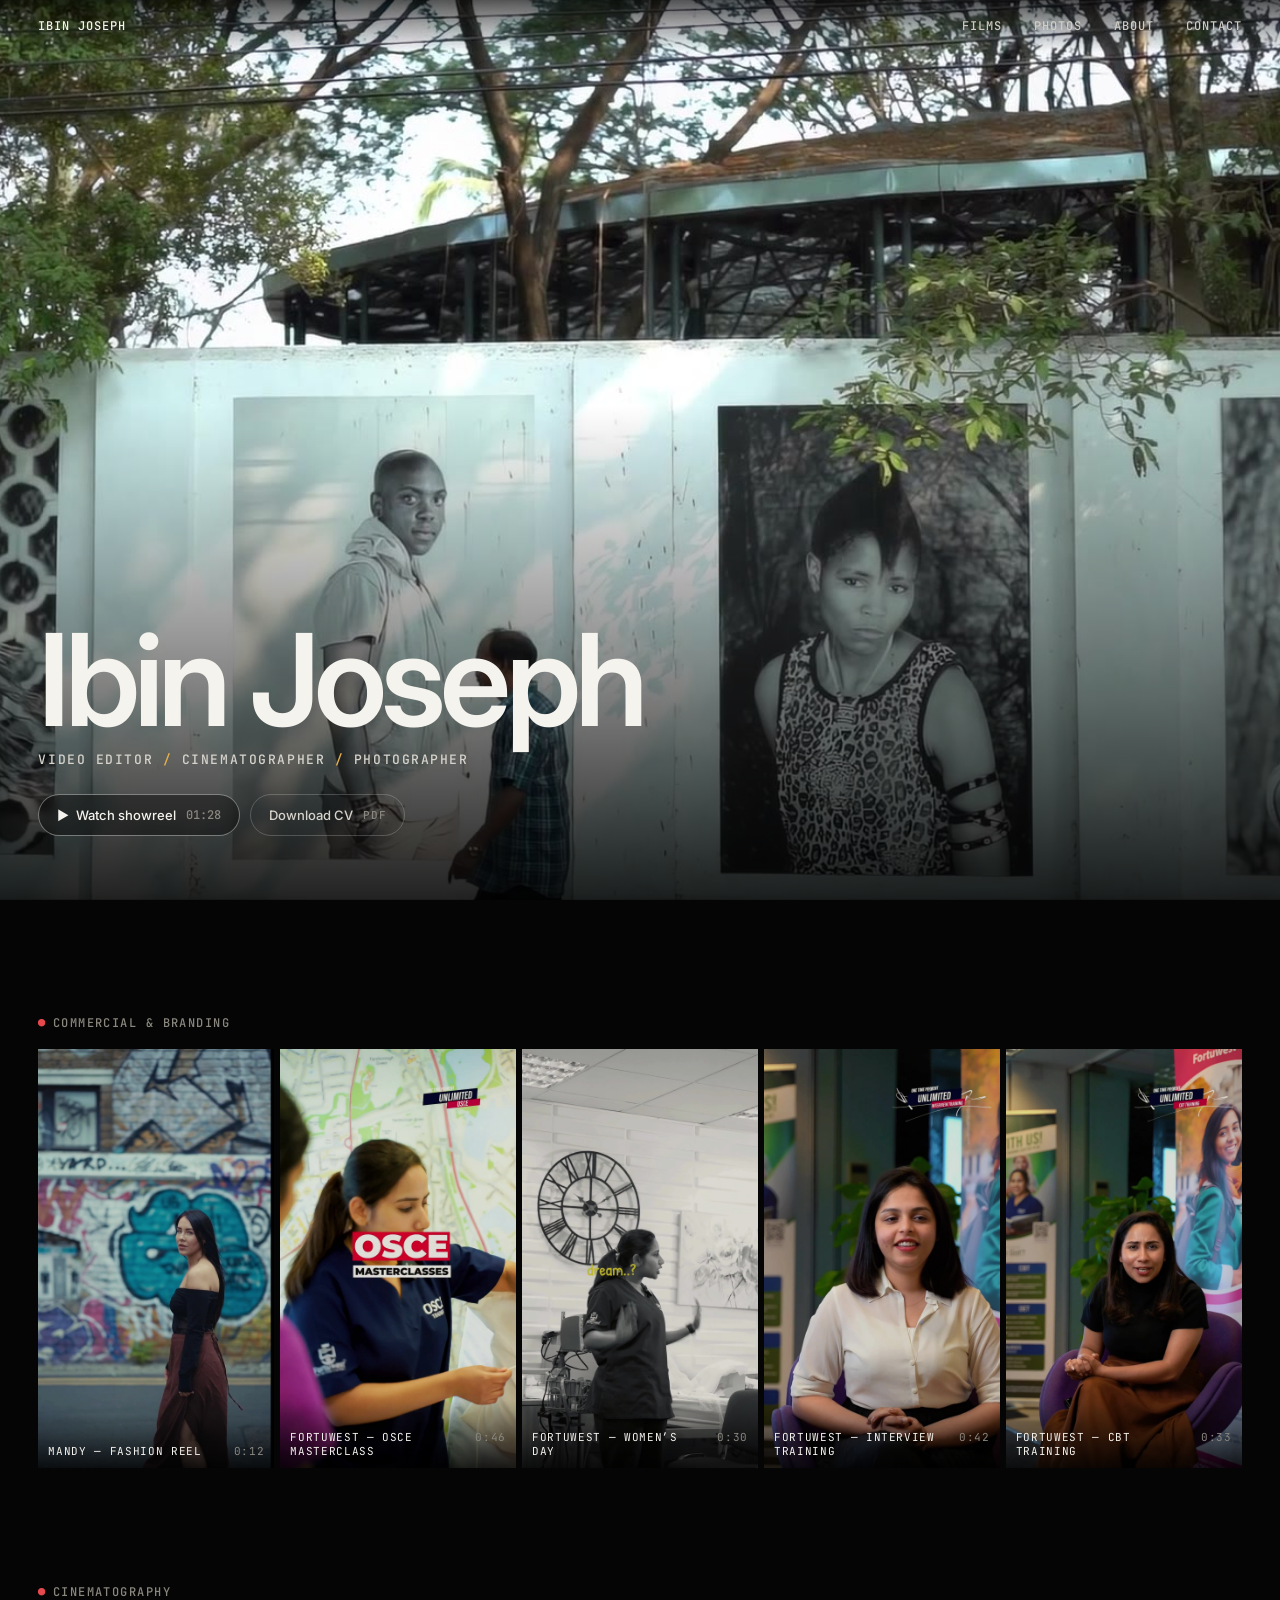
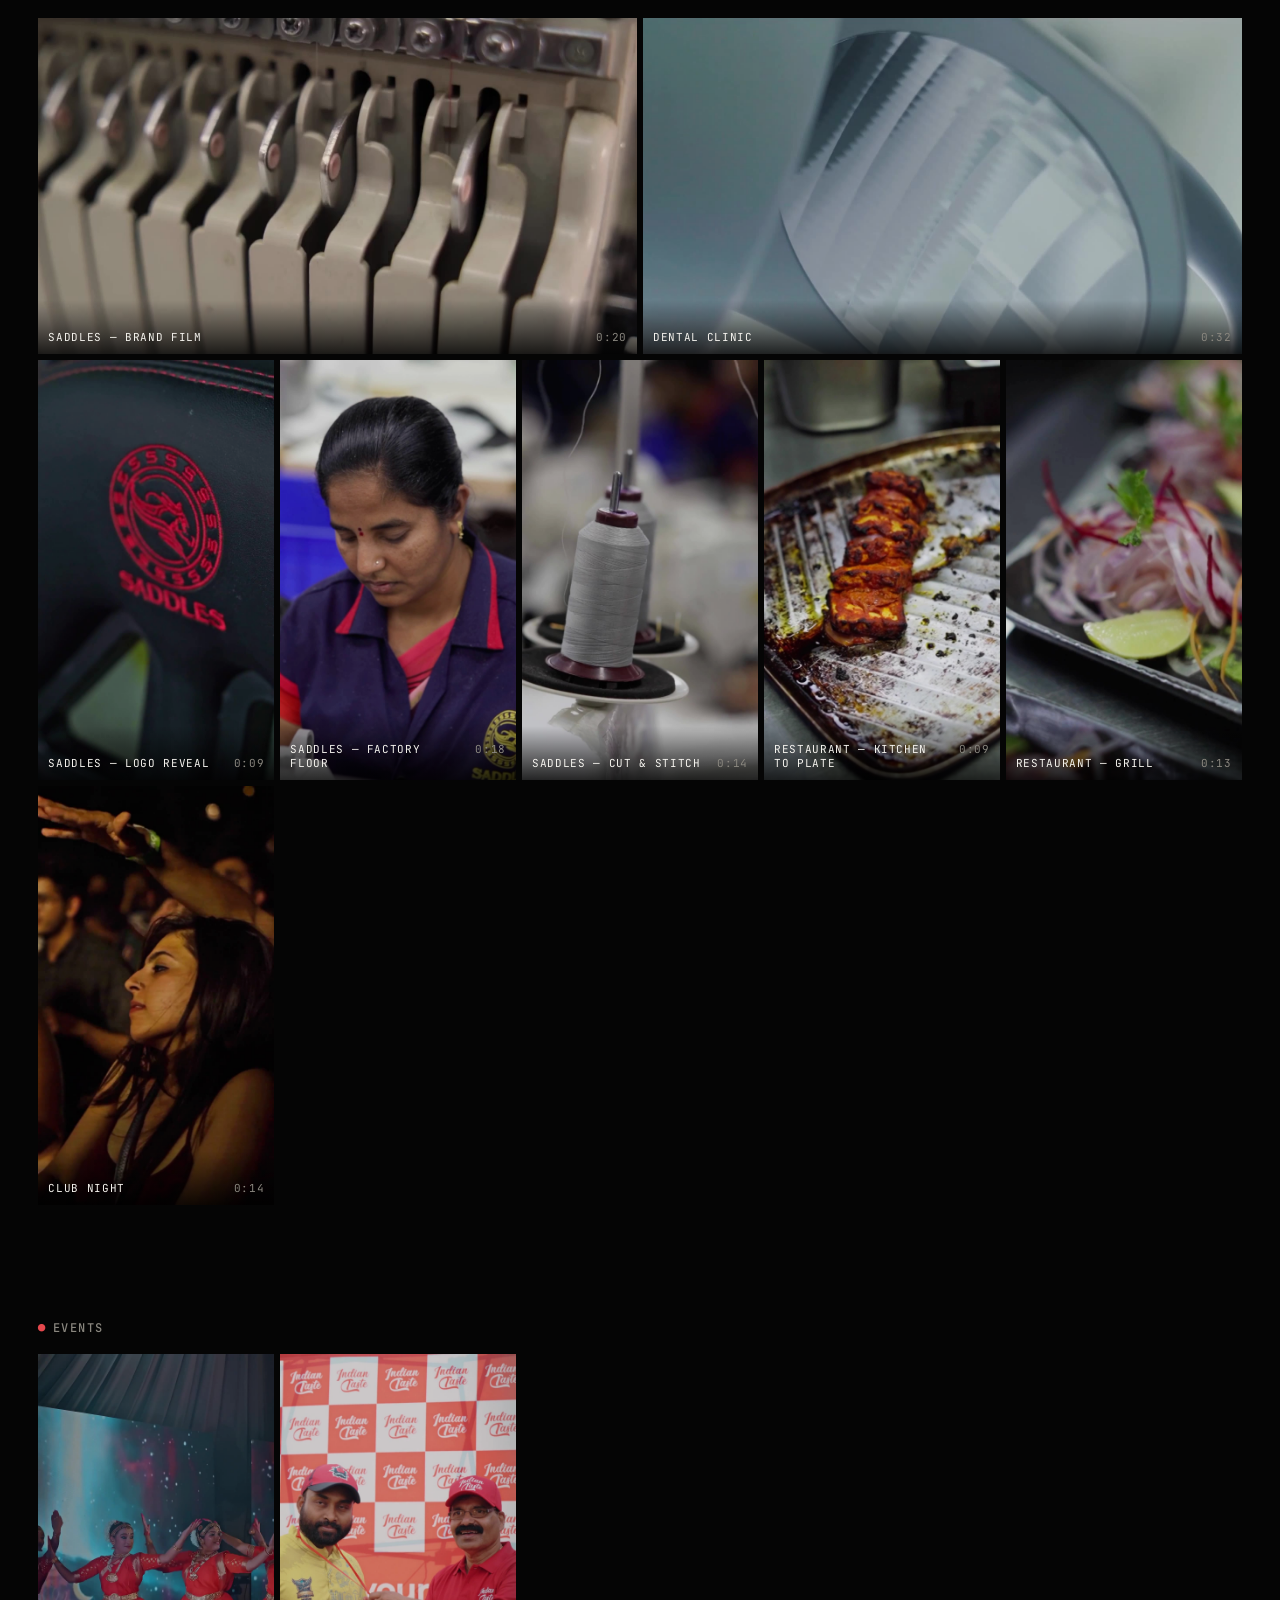
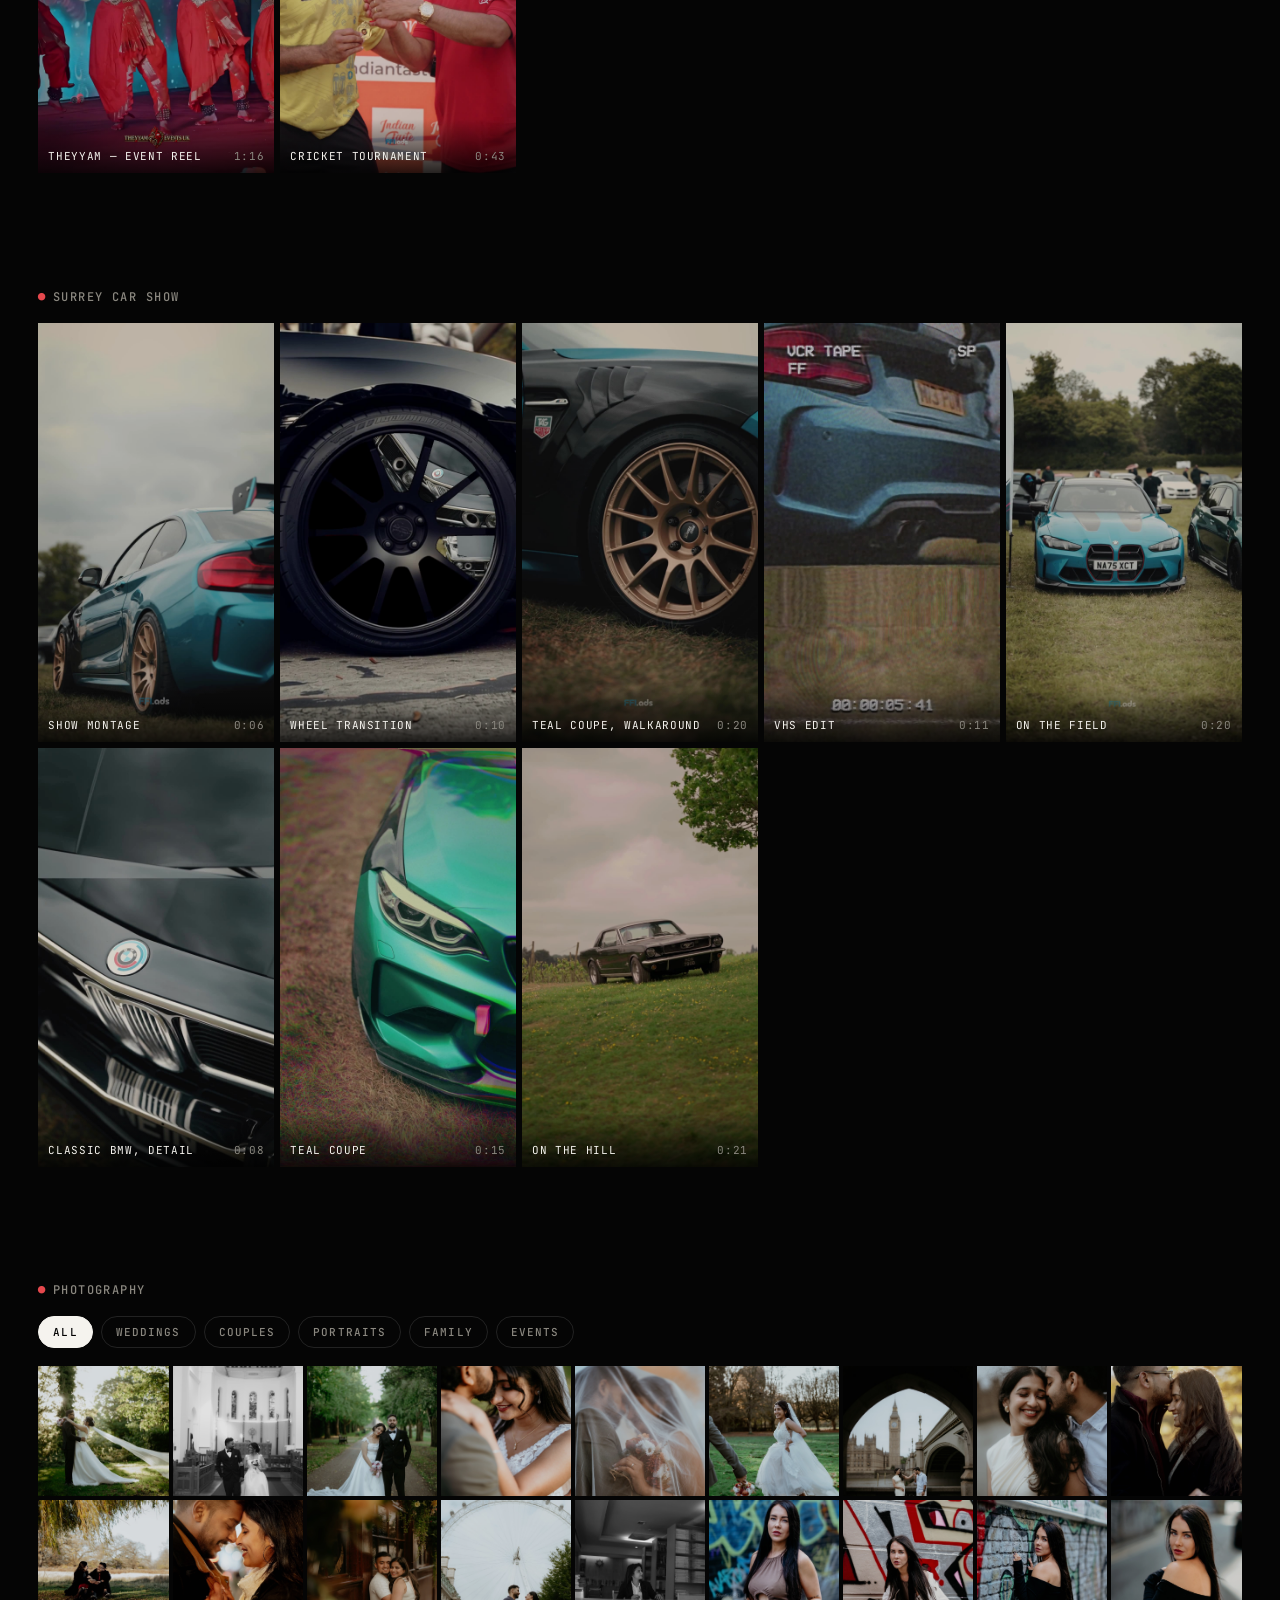
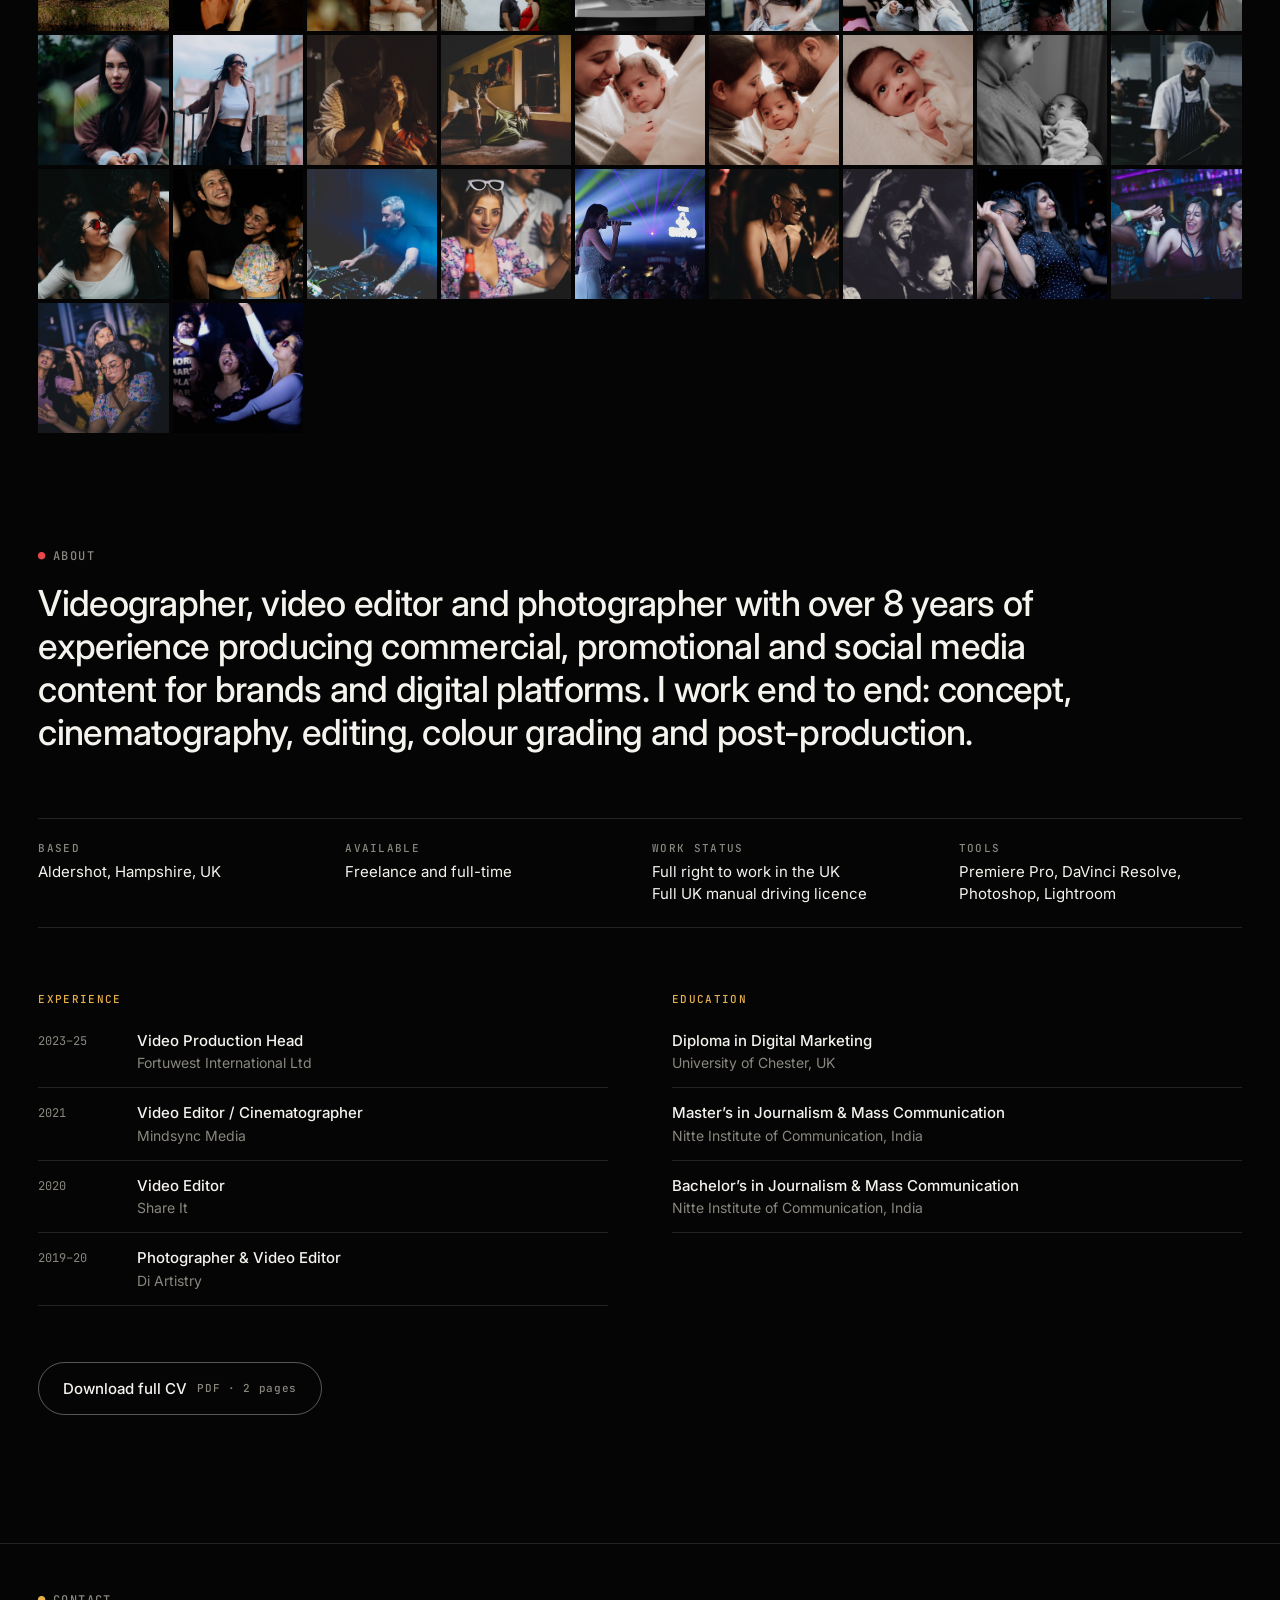
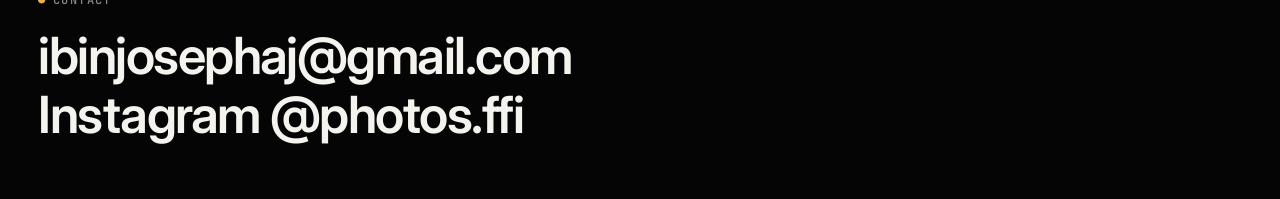
==== commit 06ea4bab: "Add Cinematography section: Saddles, dental clinic, restaurant and club-night films Co-Authored-By: " ====
--- a/index.html
+++ b/index.html
@@ -66,6 +66,46 @@
       <button class="tile" data-src="media/osce-cbt.mp4" data-title="Fortuwest — CBT training">
         <img src="media/osce-cbt.jpg" alt="Trainer in a black top speaking to camera from a purple armchair" loading="lazy">
         <span class="cap"><span>Fortuwest — CBT training</span><span>0:33</span></span>
+      </button>
+    </div>
+  </section>
+
+  <section id="cinematography" class="block">
+    <h2>Cinematography</h2>
+    <div class="grid wide-grid">
+      <button class="tile wide" data-src="media/saddles-film.mp4" data-title="Saddles — Brand film">
+        <img src="media/saddles-film.jpg" alt="Row of needle bars on an embroidery machine" loading="lazy">
+        <span class="cap"><span>Saddles — Brand film</span><span>0:20</span></span>
+      </button>
+      <button class="tile wide" data-src="media/dental-clinic.mp4" data-title="Dental clinic">
+        <img src="media/dental-clinic.jpg" alt="Close-up of a dental examination lamp" loading="lazy">
+        <span class="cap"><span>Dental clinic</span><span>0:32</span></span>
+      </button>
+    </div>
+    <div class="grid">
+      <button class="tile" data-src="media/saddles-logo.mp4" data-title="Saddles — Logo reveal">
+        <img src="media/saddles-logo.jpg" alt="Embroidered Saddles logo on black leather" loading="lazy">
+        <span class="cap"><span>Saddles — Logo reveal</span><span>0:09</span></span>
+      </button>
+      <button class="tile" data-src="media/saddles-floor.mp4" data-title="Saddles — Factory floor">
+        <img src="media/saddles-floor.jpg" alt="Factory worker in a Saddles uniform at her station" loading="lazy">
+        <span class="cap"><span>Saddles — Factory floor</span><span>0:18</span></span>
+      </button>
+      <button class="tile" data-src="media/saddles-stitch.mp4" data-title="Saddles — Cut &amp; stitch">
+        <img src="media/saddles-stitch.jpg" alt="Thread spools on an industrial embroidery machine" loading="lazy">
+        <span class="cap"><span>Saddles — Cut &amp; stitch</span><span>0:14</span></span>
+      </button>
+      <button class="tile" data-src="media/food-grill.mp4" data-title="Restaurant — Kitchen to plate">
+        <img src="media/food-grill.jpg" alt="Grilled tikka on a baking tray" loading="lazy">
+        <span class="cap"><span>Restaurant — Kitchen to plate</span><span>0:09</span></span>
+      </button>
+      <button class="tile" data-src="media/food-plating.mp4" data-title="Restaurant — Grill">
+        <img src="media/food-plating.jpg" alt="Kebab skewer coming off the grill" loading="lazy">
+        <span class="cap"><span>Restaurant — Grill</span><span>0:13</span></span>
+      </button>
+      <button class="tile" data-src="media/club-night.mp4" data-title="Club night">
+        <img src="media/club-night.jpg" alt="Woman with a raised hand in a club crowd" loading="lazy">
+        <span class="cap"><span>Club night</span><span>0:14</span></span>
       </button>
     </div>
   </section>
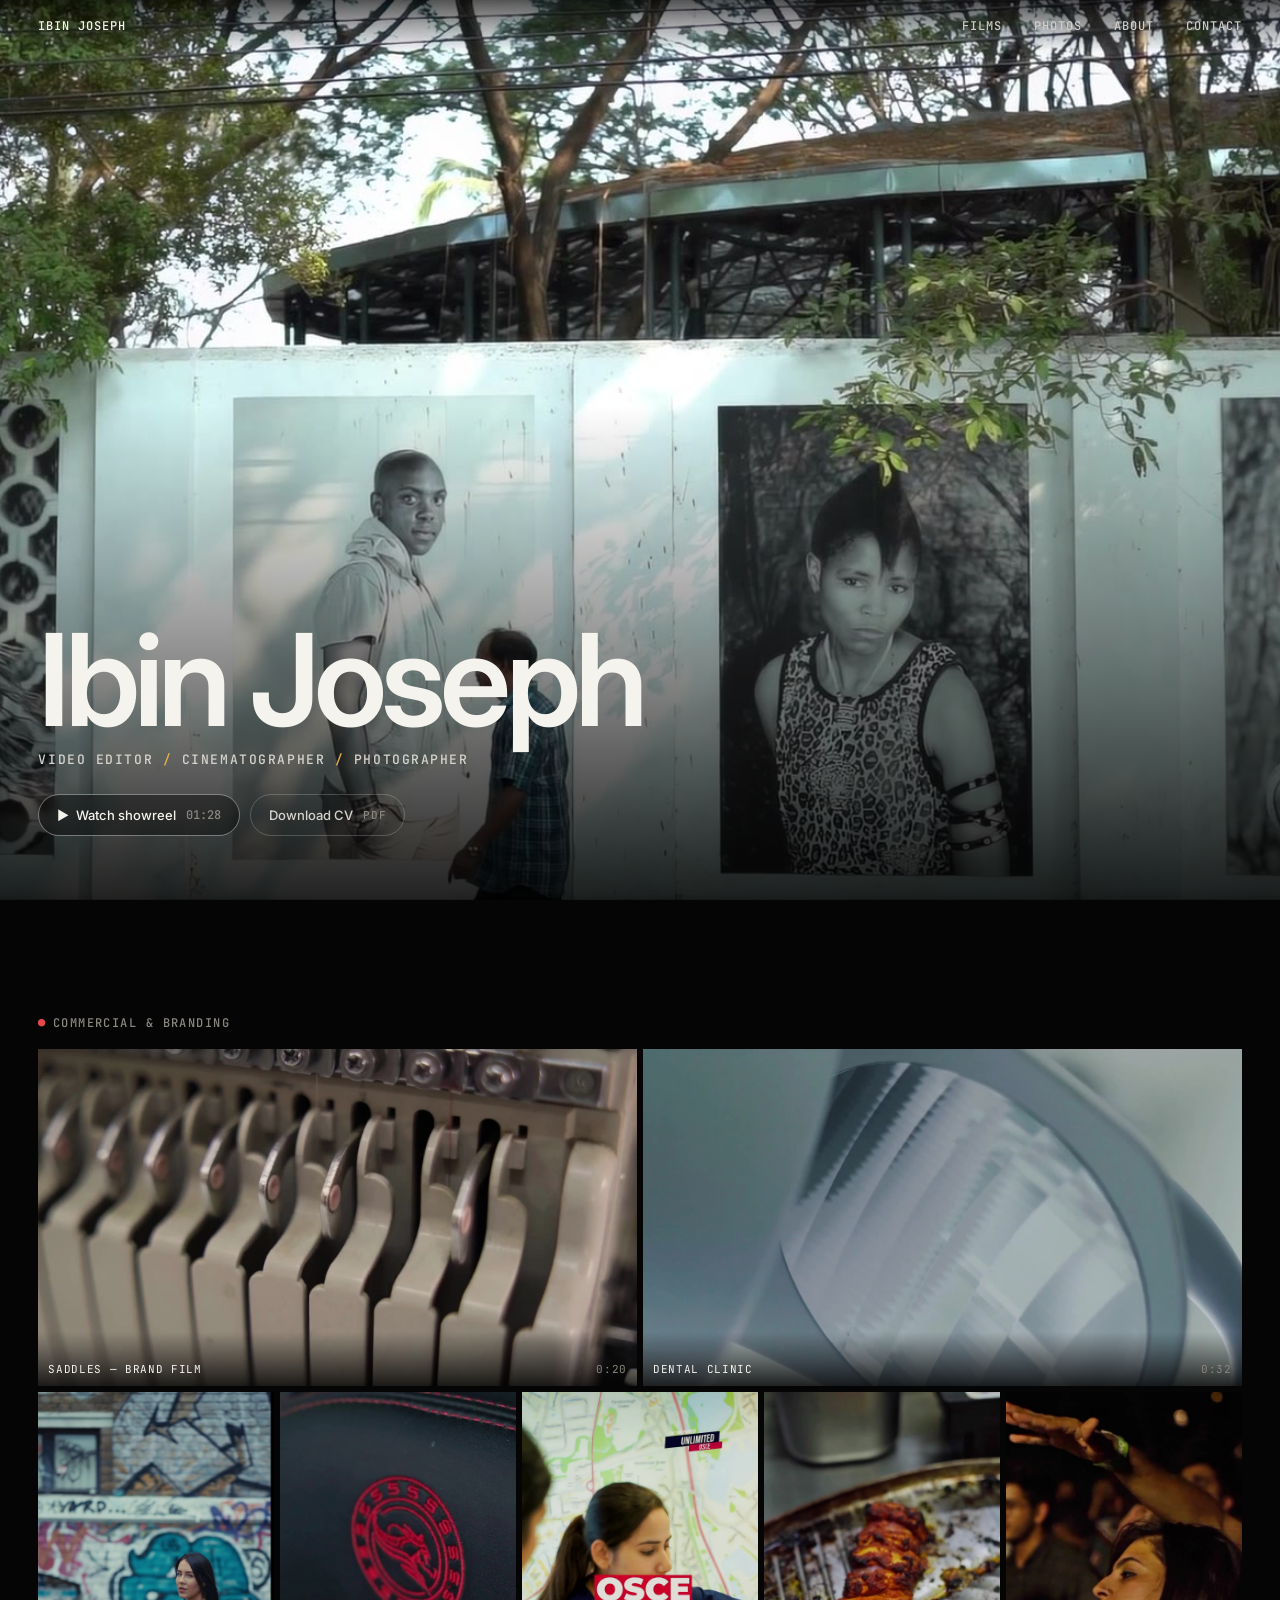
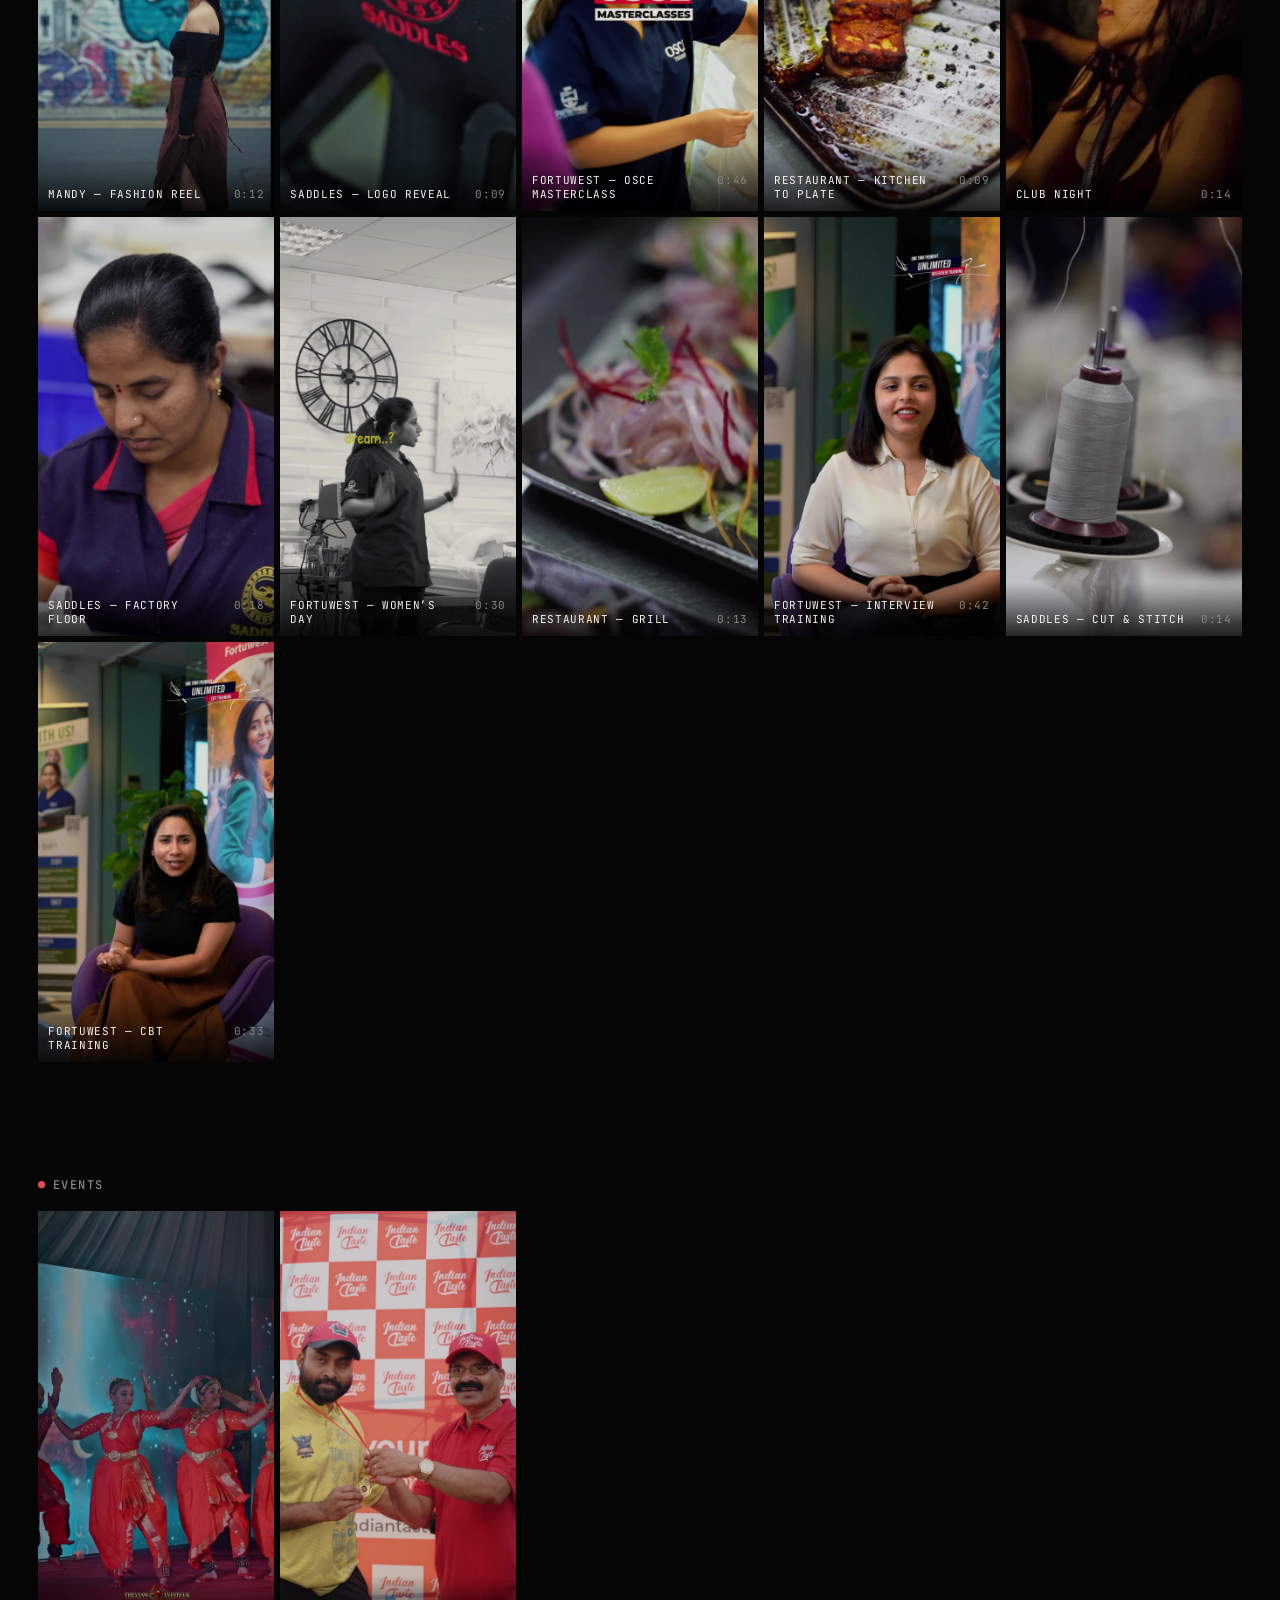
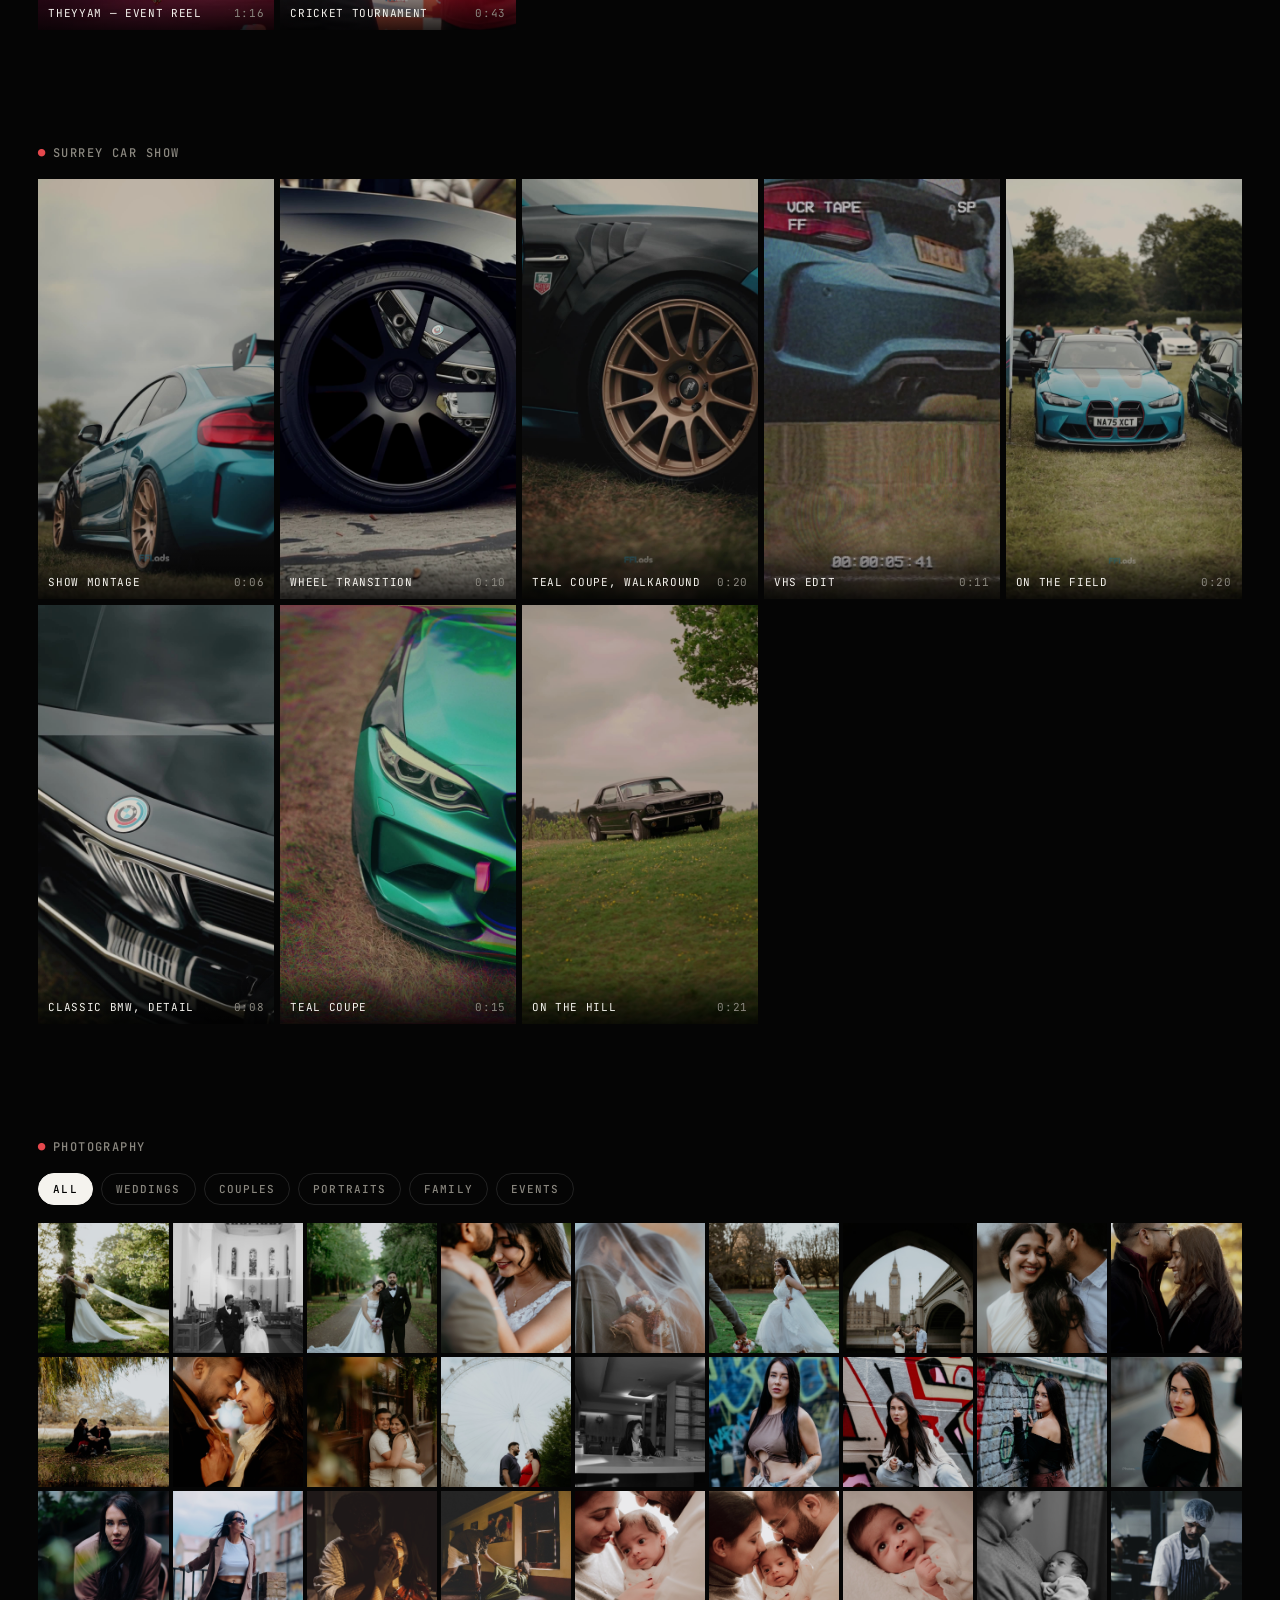
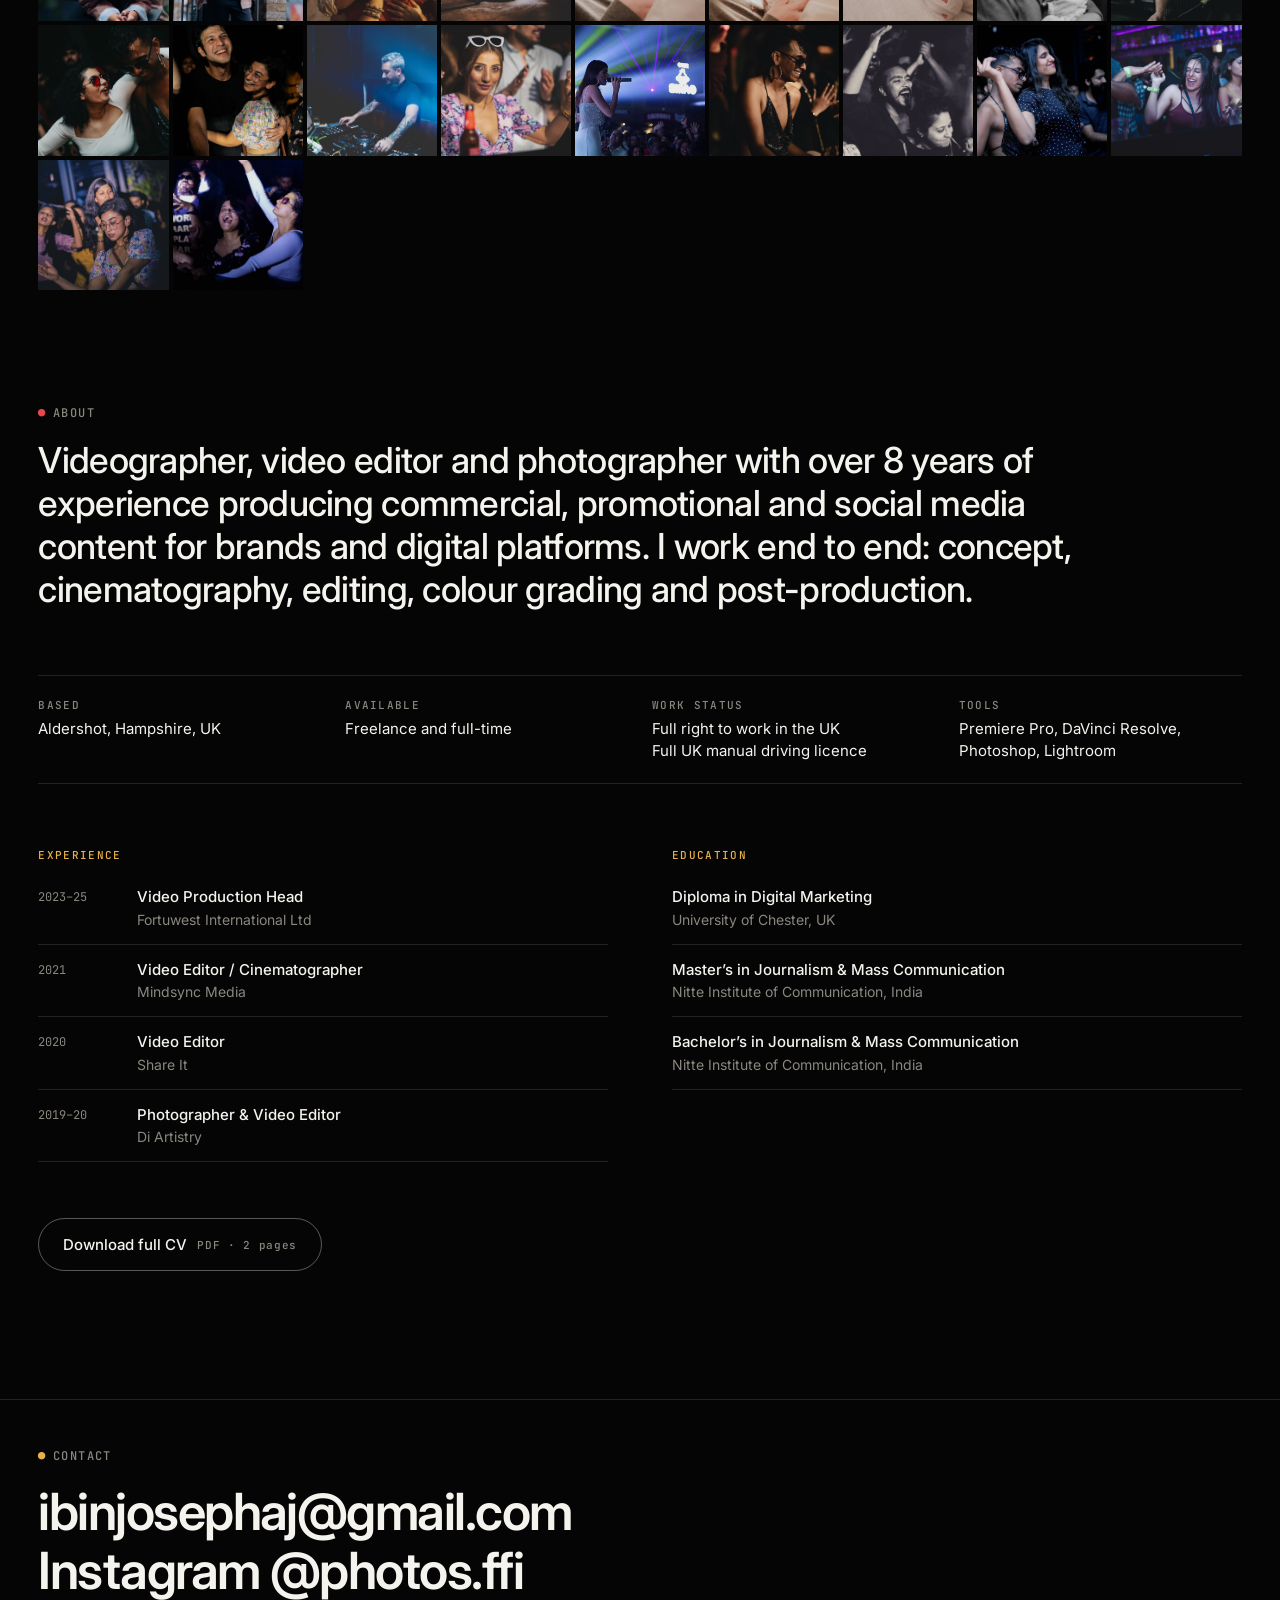
==== commit 508729bf: "Fold Cinematography films into Commercial & branding, mixed by client Co-Authored-By: Claude Opus 5." ====
--- a/index.html
+++ b/index.html
@@ -46,66 +46,60 @@
 
   <section id="commercial" class="block">
     <h2>Commercial &amp; branding</h2>
+    <div class="grid wide-grid">
+      <button class="tile wide" data-src="media/saddles-film.mp4" data-title="Saddles — Brand film">
+        <img src="media/saddles-film.jpg" alt="Row of needle bars on an embroidery machine" loading="lazy">
+        <span class="cap"><span>Saddles — Brand film</span><span>0:20</span></span>
+      </button>
+      <button class="tile wide" data-src="media/dental-clinic.mp4" data-title="Dental clinic">
+        <img src="media/dental-clinic.jpg" alt="Close-up of a dental examination lamp" loading="lazy">
+        <span class="cap"><span>Dental clinic</span><span>0:32</span></span>
+      </button>
+    </div>
     <div class="grid">
       <button class="tile" data-src="media/mandy.mp4" data-title="Mandy — Fashion reel">
         <img src="media/mandy.jpg" alt="Model in a black top in front of a graffiti wall" loading="lazy">
         <span class="cap"><span>Mandy — Fashion reel</span><span>0:12</span></span>
       </button>
+      <button class="tile" data-src="media/saddles-logo.mp4" data-title="Saddles — Logo reveal">
+        <img src="media/saddles-logo.jpg" alt="Embroidered Saddles logo on black leather" loading="lazy">
+        <span class="cap"><span>Saddles — Logo reveal</span><span>0:09</span></span>
+      </button>
       <button class="tile" data-src="media/osce-masterclass.mp4" data-title="Fortuwest — OSCE masterclass">
         <img src="media/osce-masterclass.jpg" alt="Nurse demonstrating a clinical skill on a training mannequin" loading="lazy">
         <span class="cap"><span>Fortuwest — OSCE masterclass</span><span>0:46</span></span>
       </button>
+      <button class="tile" data-src="media/food-grill.mp4" data-title="Restaurant — Kitchen to plate">
+        <img src="media/food-grill.jpg" alt="Grilled tikka on a baking tray" loading="lazy">
+        <span class="cap"><span>Restaurant — Kitchen to plate</span><span>0:09</span></span>
+      </button>
+      <button class="tile" data-src="media/club-night.mp4" data-title="Club night">
+        <img src="media/club-night.jpg" alt="Woman with a raised hand in a club crowd" loading="lazy">
+        <span class="cap"><span>Club night</span><span>0:14</span></span>
+      </button>
+      <button class="tile" data-src="media/saddles-floor.mp4" data-title="Saddles — Factory floor">
+        <img src="media/saddles-floor.jpg" alt="Factory worker in a Saddles uniform at her station" loading="lazy">
+        <span class="cap"><span>Saddles — Factory floor</span><span>0:18</span></span>
+      </button>
       <button class="tile" data-src="media/osce-womens-day.mp4" data-title="Fortuwest — Women’s Day">
         <img src="media/osce-womens-day.jpg" alt="Black and white shot of nurses training around a table" loading="lazy">
         <span class="cap"><span>Fortuwest — Women’s Day</span><span>0:30</span></span>
       </button>
+      <button class="tile" data-src="media/food-plating.mp4" data-title="Restaurant — Grill">
+        <img src="media/food-plating.jpg" alt="Kebab skewer coming off the grill" loading="lazy">
+        <span class="cap"><span>Restaurant — Grill</span><span>0:13</span></span>
+      </button>
       <button class="tile" data-src="media/osce-interview.mp4" data-title="Fortuwest — Interview training">
         <img src="media/osce-interview.jpg" alt="Trainer speaking to camera in an office" loading="lazy">
         <span class="cap"><span>Fortuwest — Interview training</span><span>0:42</span></span>
       </button>
+      <button class="tile" data-src="media/saddles-stitch.mp4" data-title="Saddles — Cut &amp; stitch">
+        <img src="media/saddles-stitch.jpg" alt="Thread spools on an industrial embroidery machine" loading="lazy">
+        <span class="cap"><span>Saddles — Cut &amp; stitch</span><span>0:14</span></span>
+      </button>
       <button class="tile" data-src="media/osce-cbt.mp4" data-title="Fortuwest — CBT training">
         <img src="media/osce-cbt.jpg" alt="Trainer in a black top speaking to camera from a purple armchair" loading="lazy">
         <span class="cap"><span>Fortuwest — CBT training</span><span>0:33</span></span>
-      </button>
-    </div>
-  </section>
-
-  <section id="cinematography" class="block">
-    <h2>Cinematography</h2>
-    <div class="grid wide-grid">
-      <button class="tile wide" data-src="media/saddles-film.mp4" data-title="Saddles — Brand film">
-        <img src="media/saddles-film.jpg" alt="Row of needle bars on an embroidery machine" loading="lazy">
-        <span class="cap"><span>Saddles — Brand film</span><span>0:20</span></span>
-      </button>
-      <button class="tile wide" data-src="media/dental-clinic.mp4" data-title="Dental clinic">
-        <img src="media/dental-clinic.jpg" alt="Close-up of a dental examination lamp" loading="lazy">
-        <span class="cap"><span>Dental clinic</span><span>0:32</span></span>
-      </button>
-    </div>
-    <div class="grid">
-      <button class="tile" data-src="media/saddles-logo.mp4" data-title="Saddles — Logo reveal">
-        <img src="media/saddles-logo.jpg" alt="Embroidered Saddles logo on black leather" loading="lazy">
-        <span class="cap"><span>Saddles — Logo reveal</span><span>0:09</span></span>
-      </button>
-      <button class="tile" data-src="media/saddles-floor.mp4" data-title="Saddles — Factory floor">
-        <img src="media/saddles-floor.jpg" alt="Factory worker in a Saddles uniform at her station" loading="lazy">
-        <span class="cap"><span>Saddles — Factory floor</span><span>0:18</span></span>
-      </button>
-      <button class="tile" data-src="media/saddles-stitch.mp4" data-title="Saddles — Cut &amp; stitch">
-        <img src="media/saddles-stitch.jpg" alt="Thread spools on an industrial embroidery machine" loading="lazy">
-        <span class="cap"><span>Saddles — Cut &amp; stitch</span><span>0:14</span></span>
-      </button>
-      <button class="tile" data-src="media/food-grill.mp4" data-title="Restaurant — Kitchen to plate">
-        <img src="media/food-grill.jpg" alt="Grilled tikka on a baking tray" loading="lazy">
-        <span class="cap"><span>Restaurant — Kitchen to plate</span><span>0:09</span></span>
-      </button>
-      <button class="tile" data-src="media/food-plating.mp4" data-title="Restaurant — Grill">
-        <img src="media/food-plating.jpg" alt="Kebab skewer coming off the grill" loading="lazy">
-        <span class="cap"><span>Restaurant — Grill</span><span>0:13</span></span>
-      </button>
-      <button class="tile" data-src="media/club-night.mp4" data-title="Club night">
-        <img src="media/club-night.jpg" alt="Woman with a raised hand in a club crowd" loading="lazy">
-        <span class="cap"><span>Club night</span><span>0:14</span></span>
       </button>
     </div>
   </section>
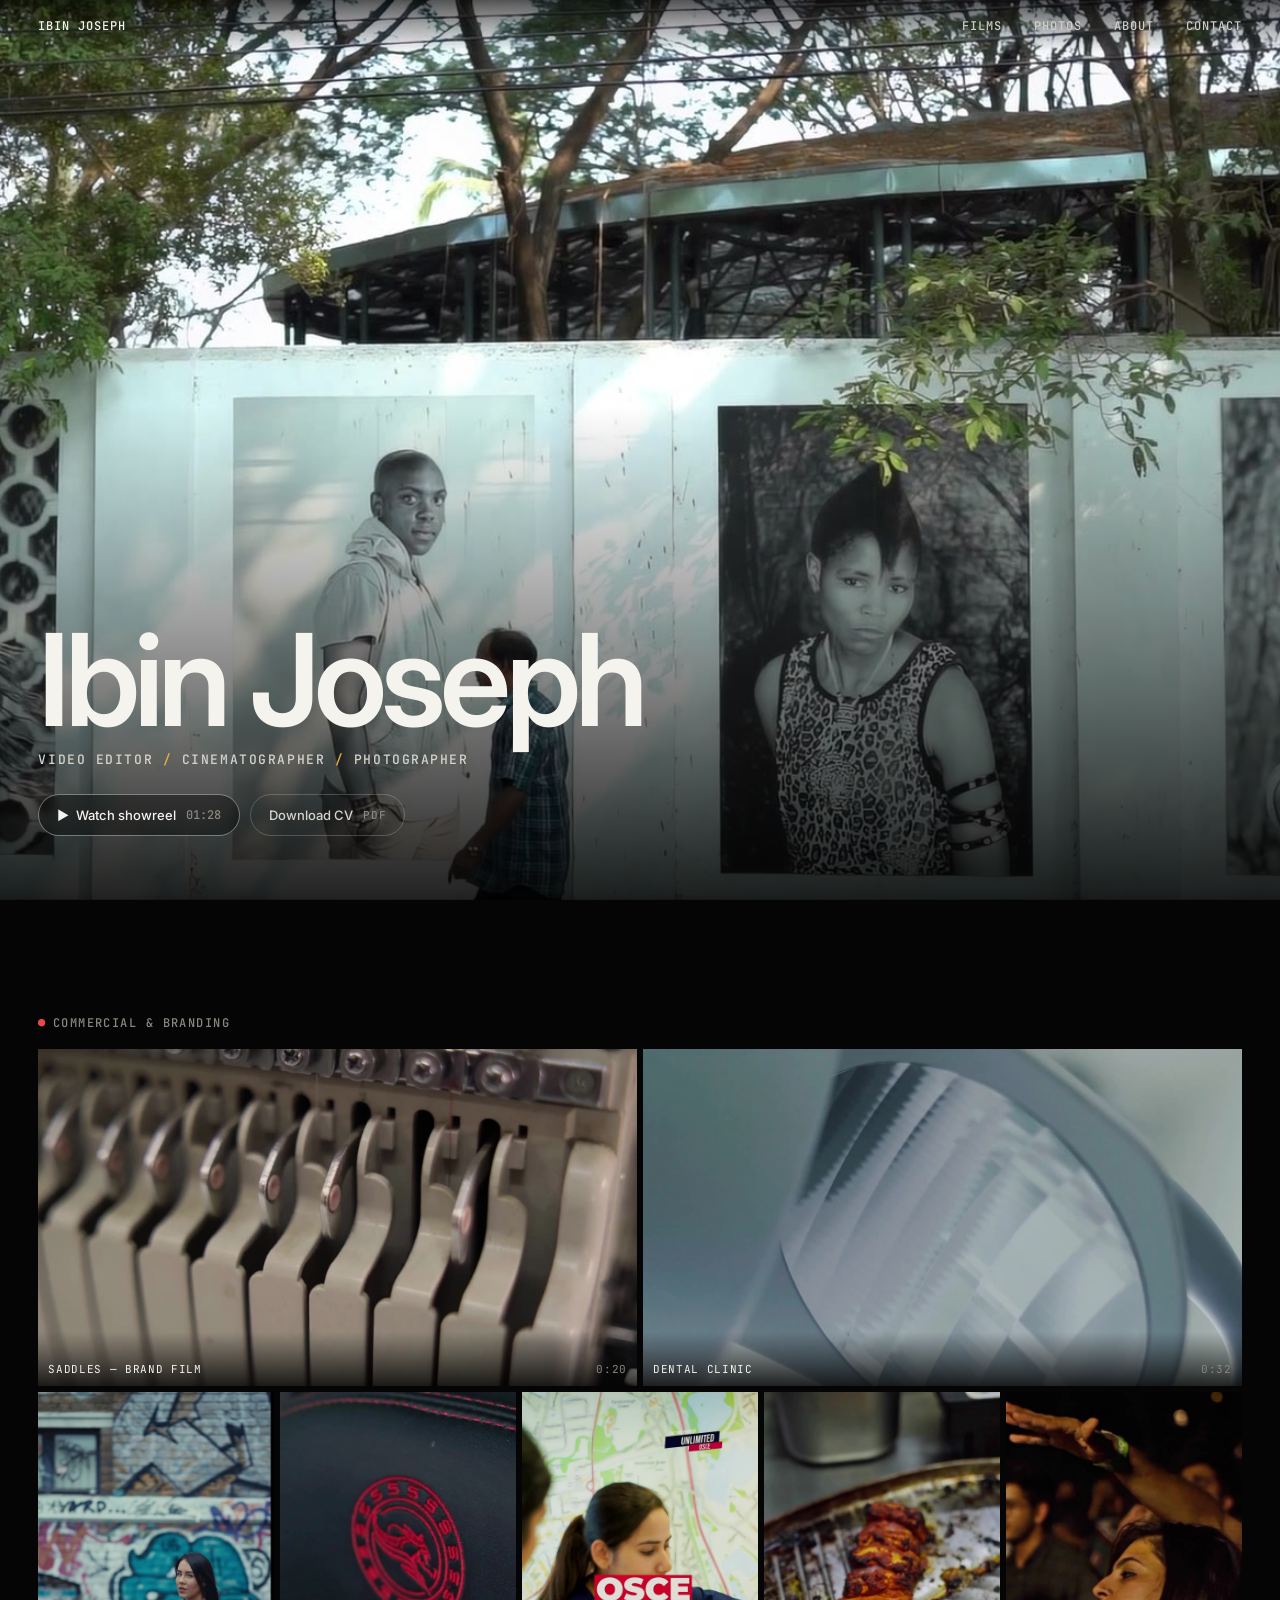
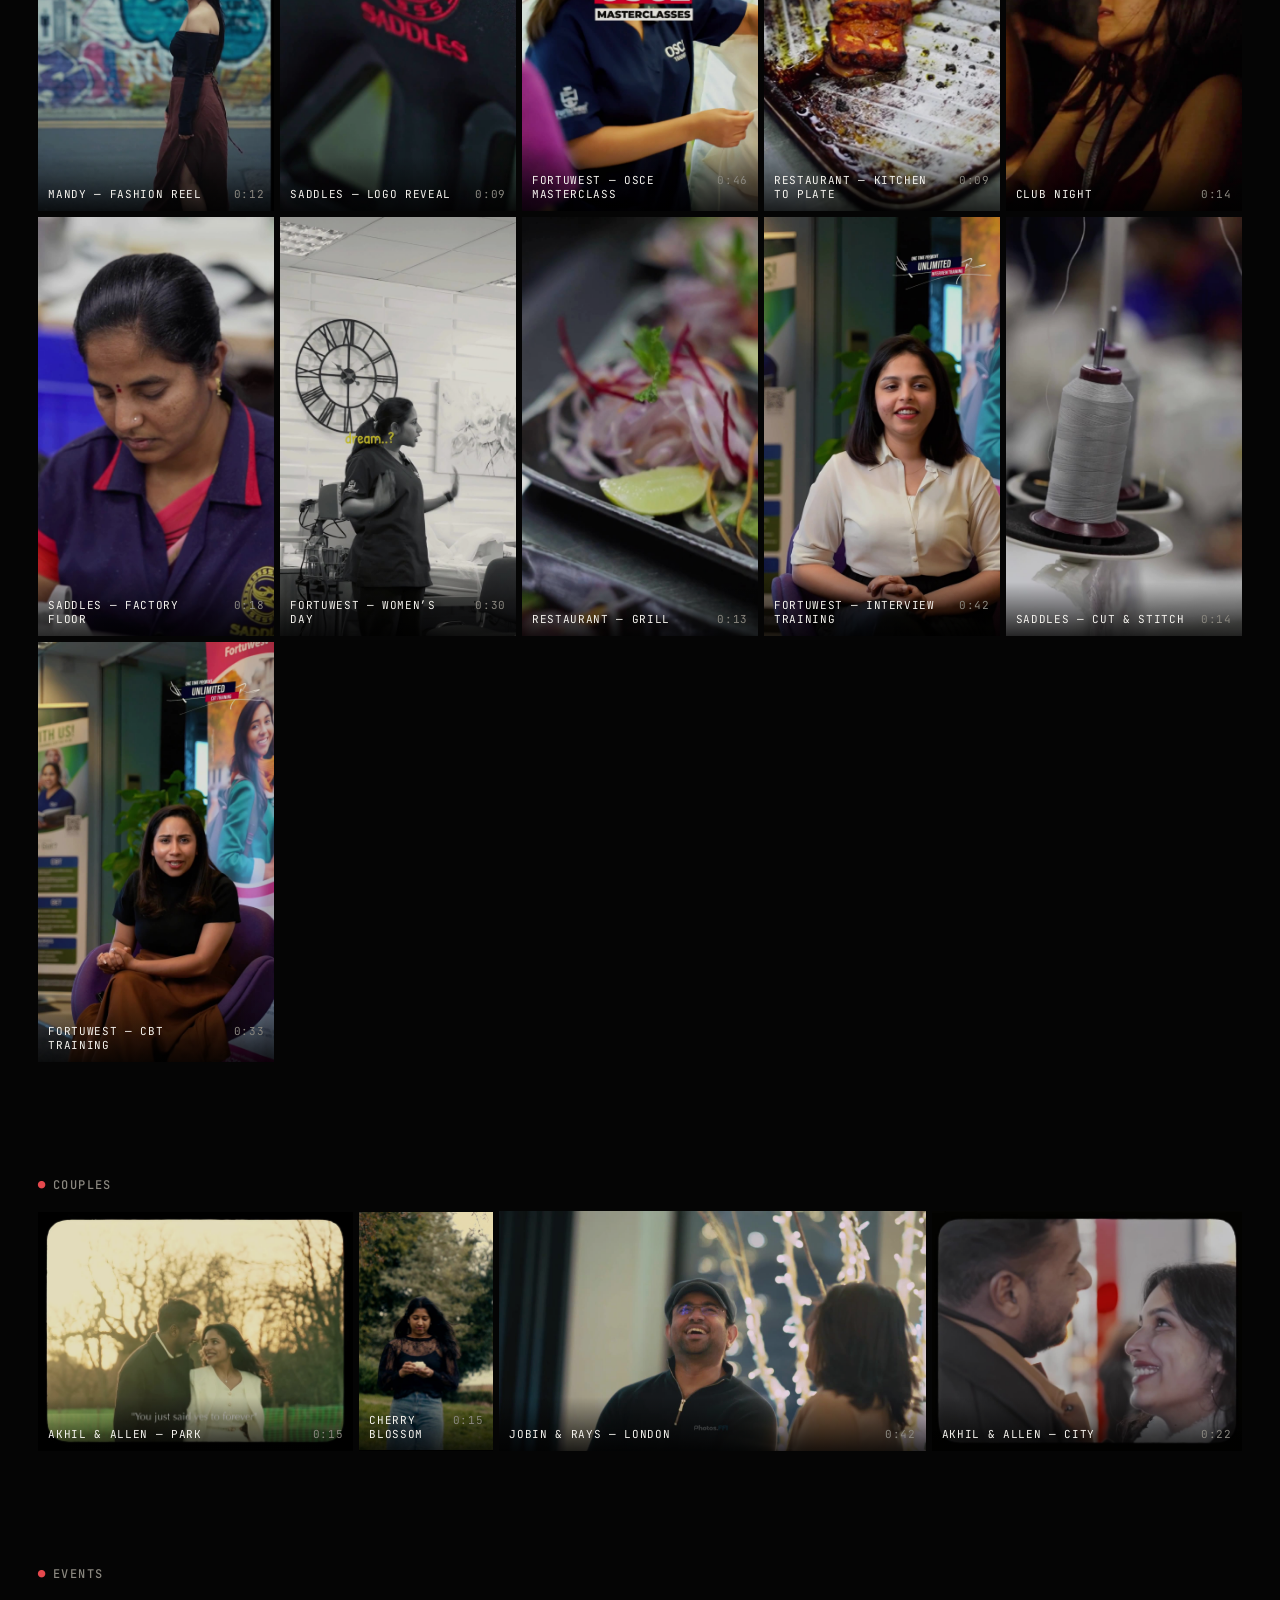
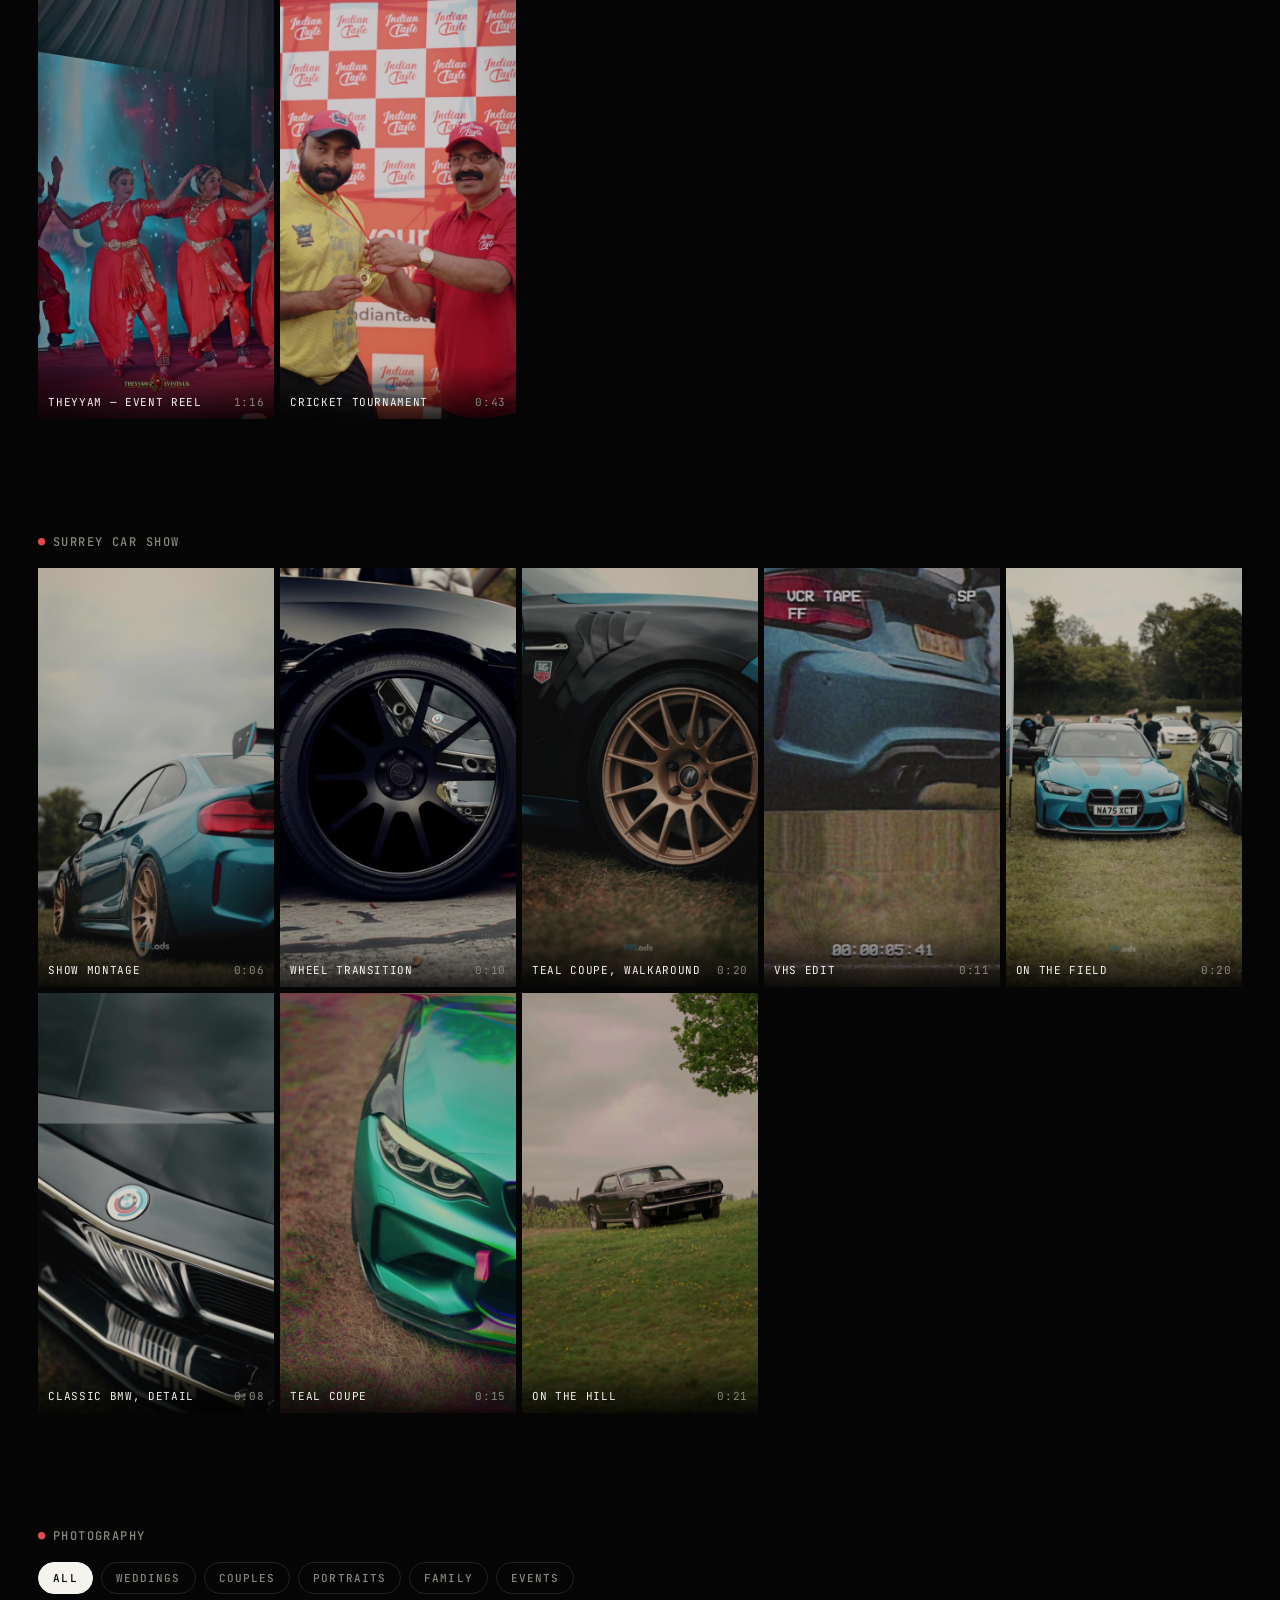
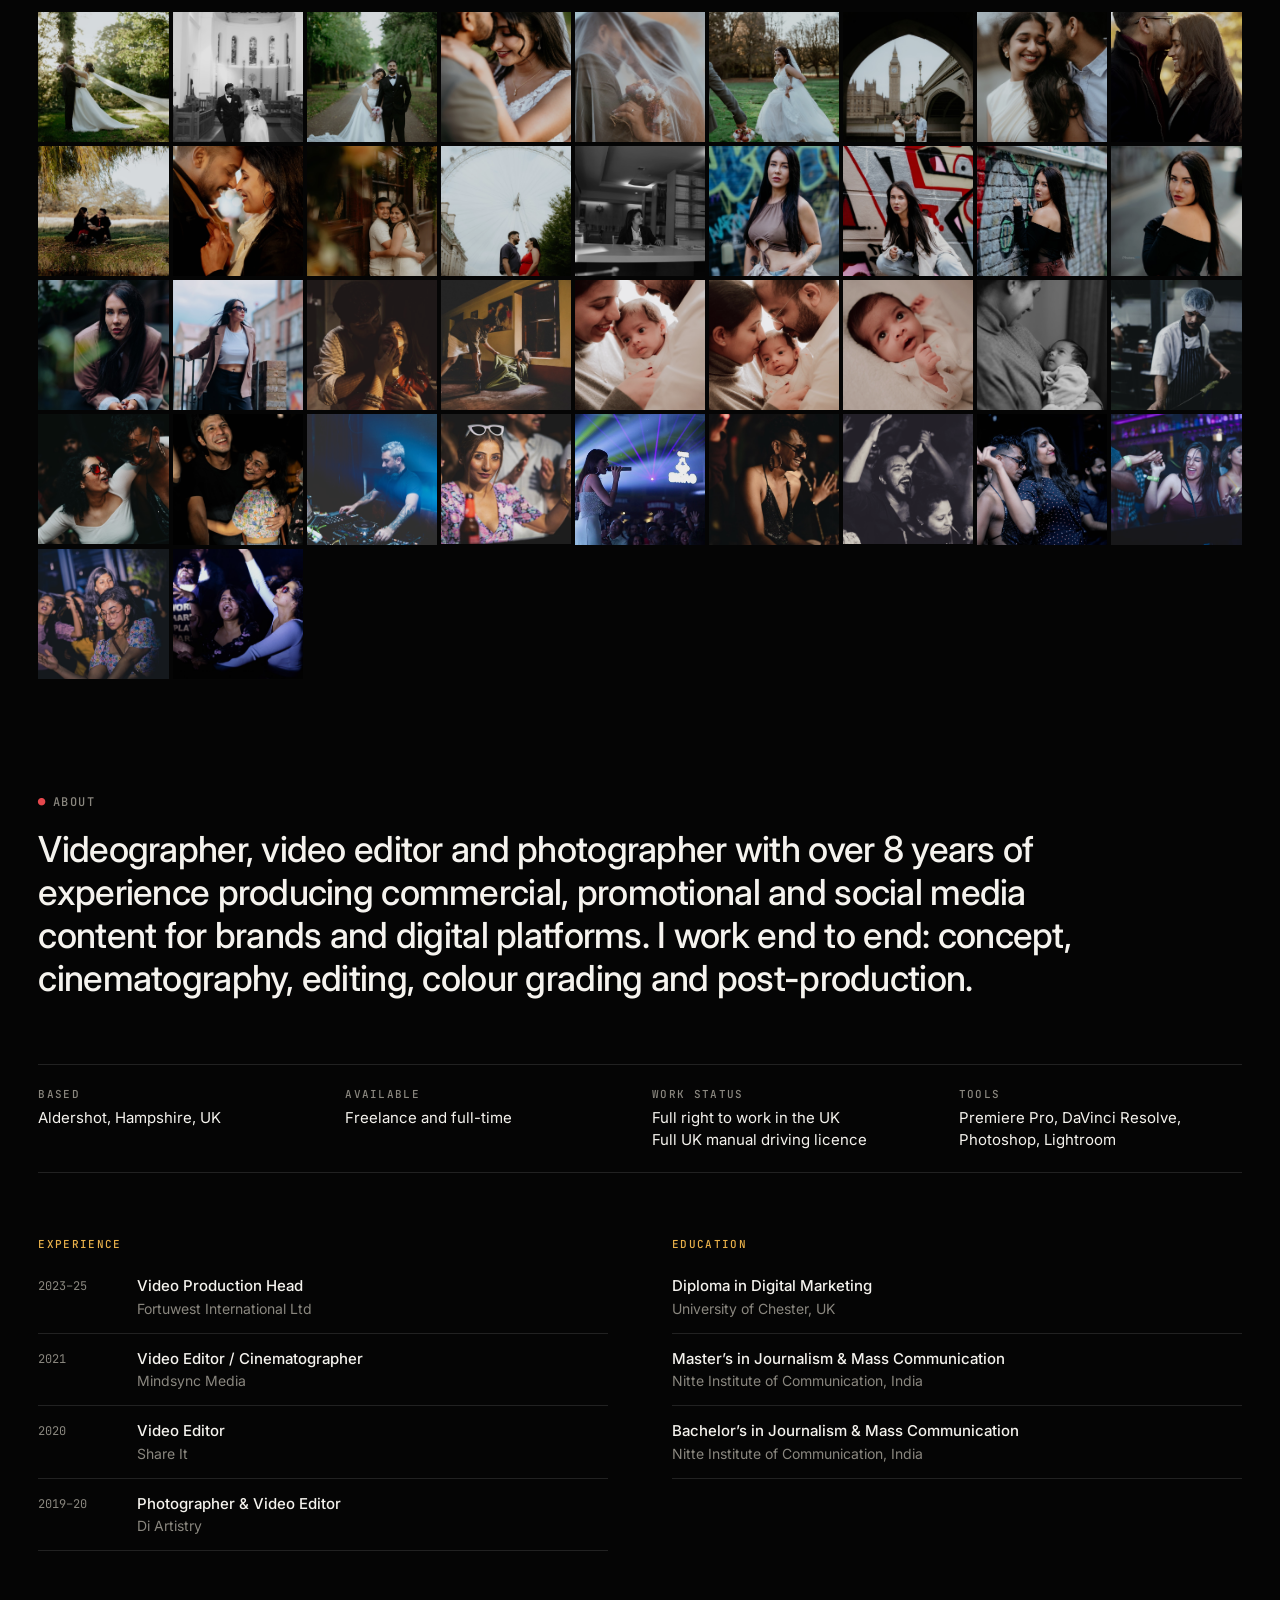
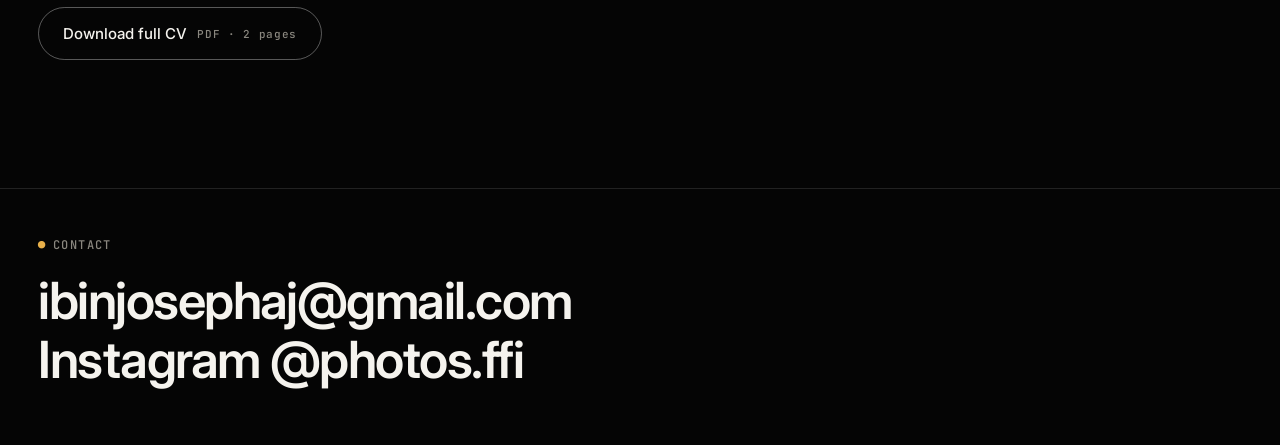
==== commit 1b38f7d3: "Add Couples section: Akhil & Allen (park, city), Cherry blossom, Jobin & Rays Mixed-shape videos sit" ====
--- a/index.html
+++ b/index.html
@@ -101,6 +101,32 @@
         <img src="media/osce-cbt.jpg" alt="Trainer in a black top speaking to camera from a purple armchair" loading="lazy">
         <span class="cap"><span>Fortuwest — CBT training</span><span>0:33</span></span>
       </button>
+    </div>
+  </section>
+
+  <section id="couples" class="block">
+    <h2>Couples</h2>
+    <div class="justify">
+      <div class="jrow" style="--sum:1.883">
+        <button class="tile" style="--ar:1.321" data-src="media/akhil-allen-2.mp4" data-title="Akhil &amp; Allen — Park">
+          <img src="media/akhil-allen-2.jpg" alt="Couple walking together in golden evening light in a park" loading="lazy">
+          <span class="cap"><span>Akhil &amp; Allen — Park</span><span>0:15</span></span>
+        </button>
+        <button class="tile" style="--ar:0.5625" data-src="media/blossom.mp4" data-title="Cherry blossom">
+          <img src="media/blossom.jpg" alt="Woman walking in a garden in spring" loading="lazy">
+          <span class="cap"><span>Cherry blossom</span><span>0:15</span></span>
+        </button>
+      </div>
+      <div class="jrow" style="--sum:3.071">
+        <button class="tile" style="--ar:1.778" data-src="media/jobin-rays.mp4" data-title="Jobin &amp; Rays — London">
+          <img src="media/jobin-rays.jpg" alt="Couple laughing beneath festive lights" loading="lazy">
+          <span class="cap"><span>Jobin &amp; Rays — London</span><span>0:42</span></span>
+        </button>
+        <button class="tile" style="--ar:1.293" data-src="media/akhil-allen-3.mp4" data-title="Akhil &amp; Allen — City">
+          <img src="media/akhil-allen-3.jpg" alt="Couple laughing together in a London café" loading="lazy">
+          <span class="cap"><span>Akhil &amp; Allen — City</span><span>0:22</span></span>
+        </button>
+      </div>
     </div>
   </section>
 
--- a/style.css
+++ b/style.css
@@ -139,3 +139,14 @@
 @media (max-width: 560px) {
   .gallery { columns: auto; grid-template-columns: repeat(4, minmax(0, 1fr)); gap: 3px; }
 }
+
+/* Couples: mixed-shape videos in one even-height row, each at its true aspect ratio */
+.justify { display: flex; gap: 6px; }
+.jrow { display: flex; gap: 6px; flex: var(--sum) 1 0; min-width: 0; }
+.jrow .tile { flex: var(--ar) 1 0; min-width: 0; }
+.jrow .tile img { aspect-ratio: var(--ar); object-fit: cover; }
+@media (max-width: 760px) { .justify { flex-direction: column; } }
+@media (max-width: 560px) {
+  .jrow .tile .cap { padding: 22px 7px 7px; font-size: 10px; }
+  .jrow .tile .cap span:last-child { display: none; }
+}
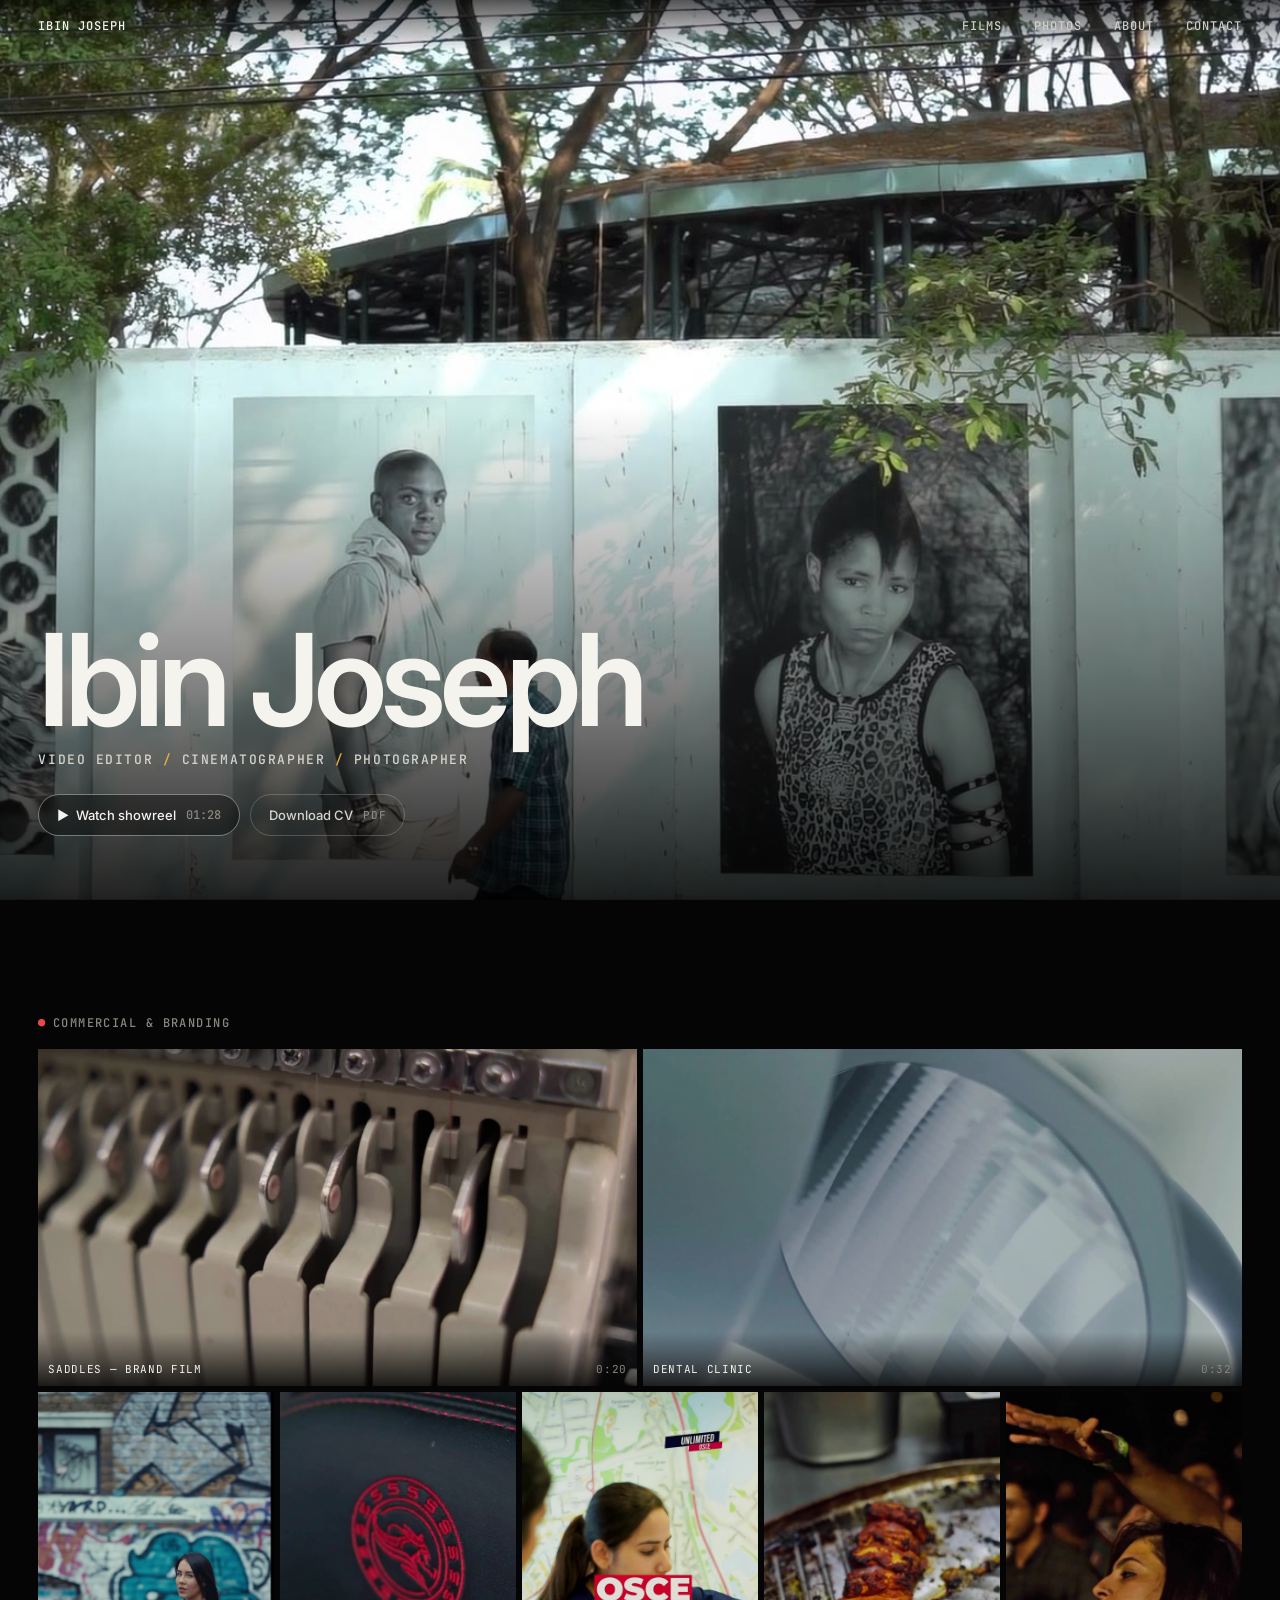
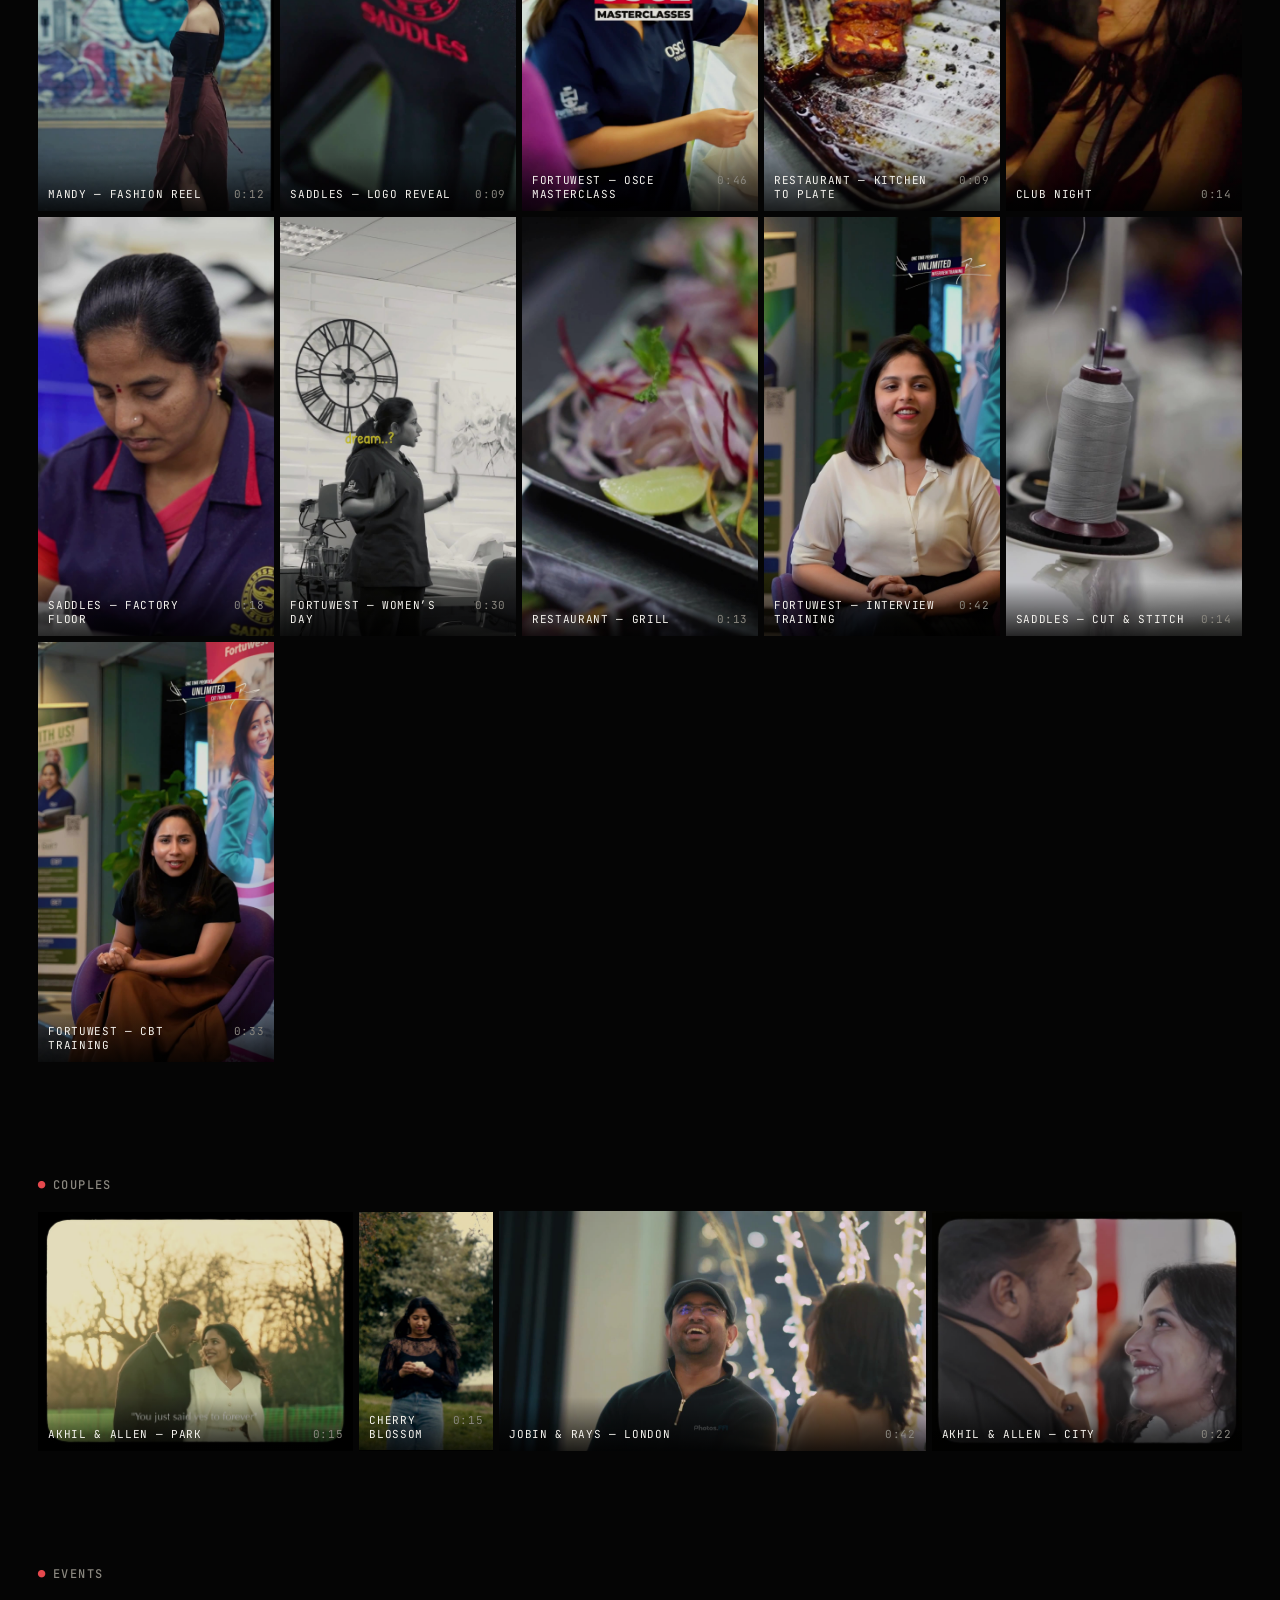
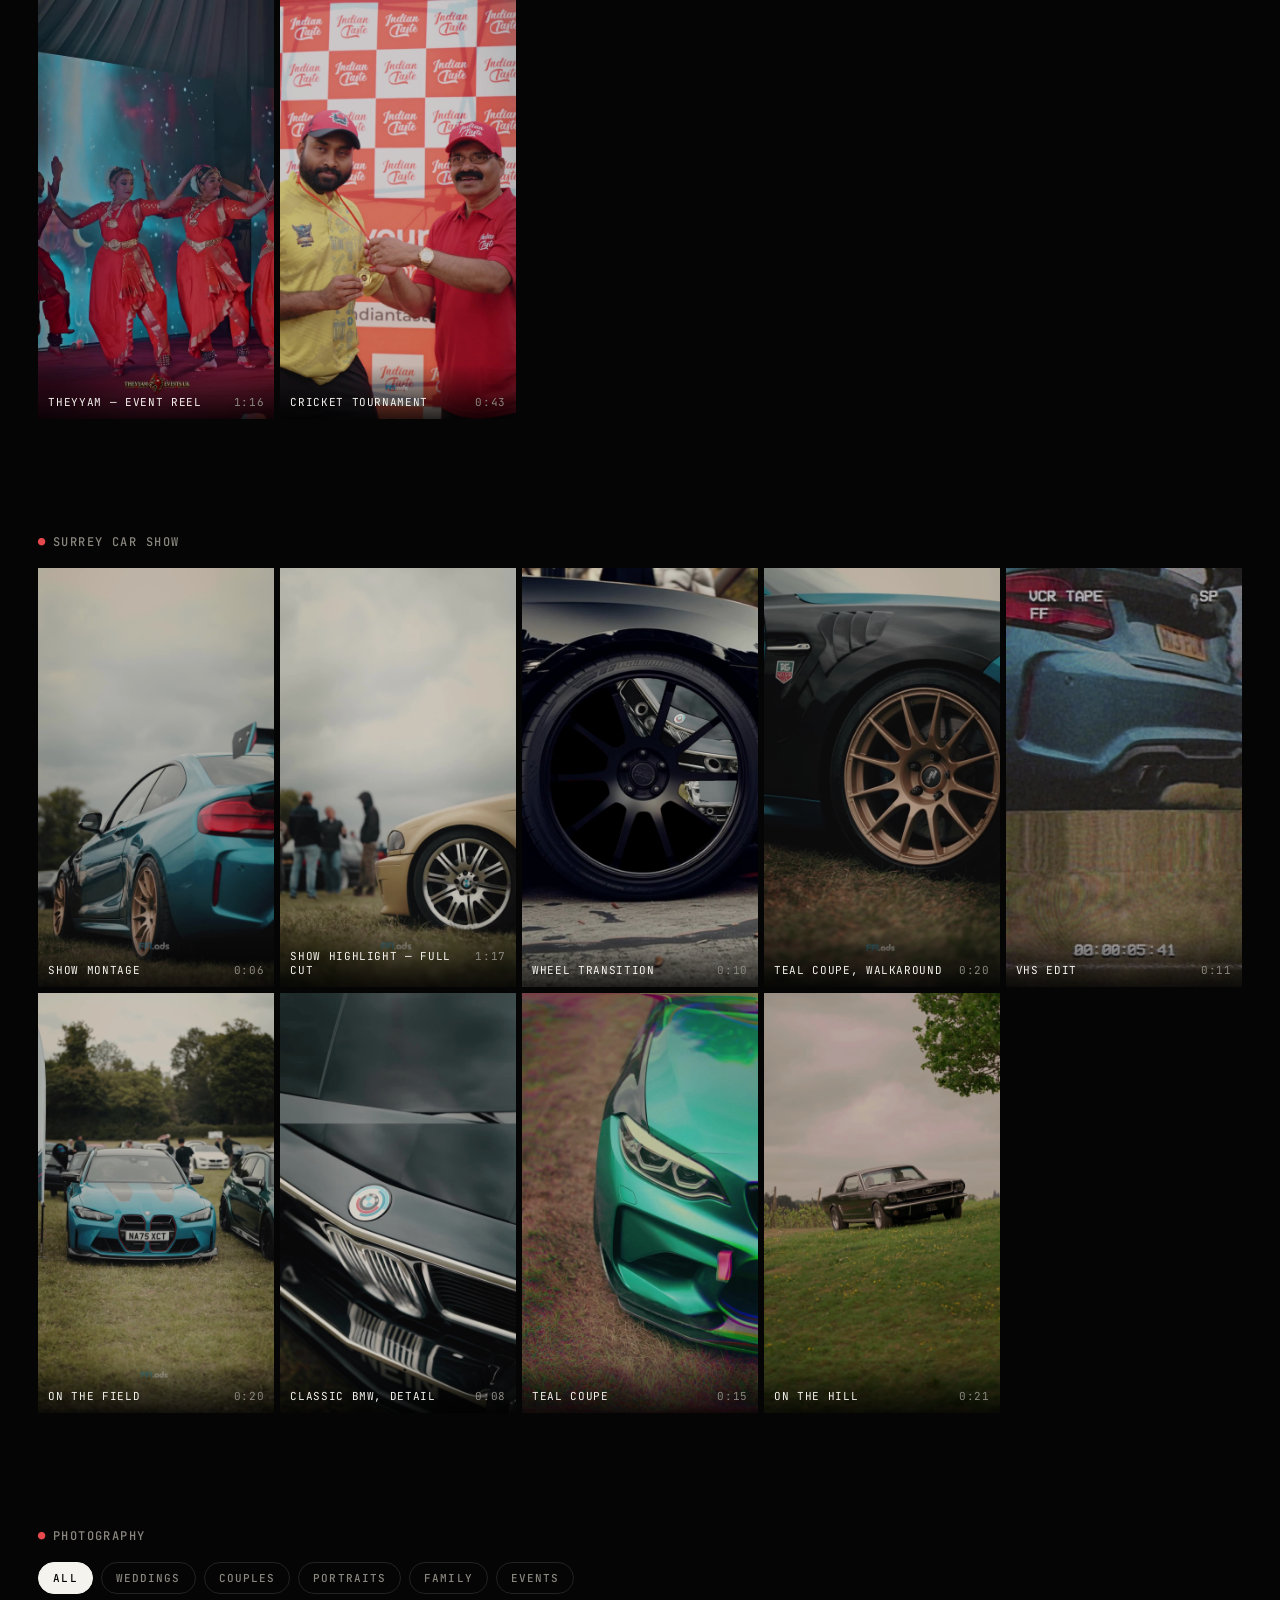
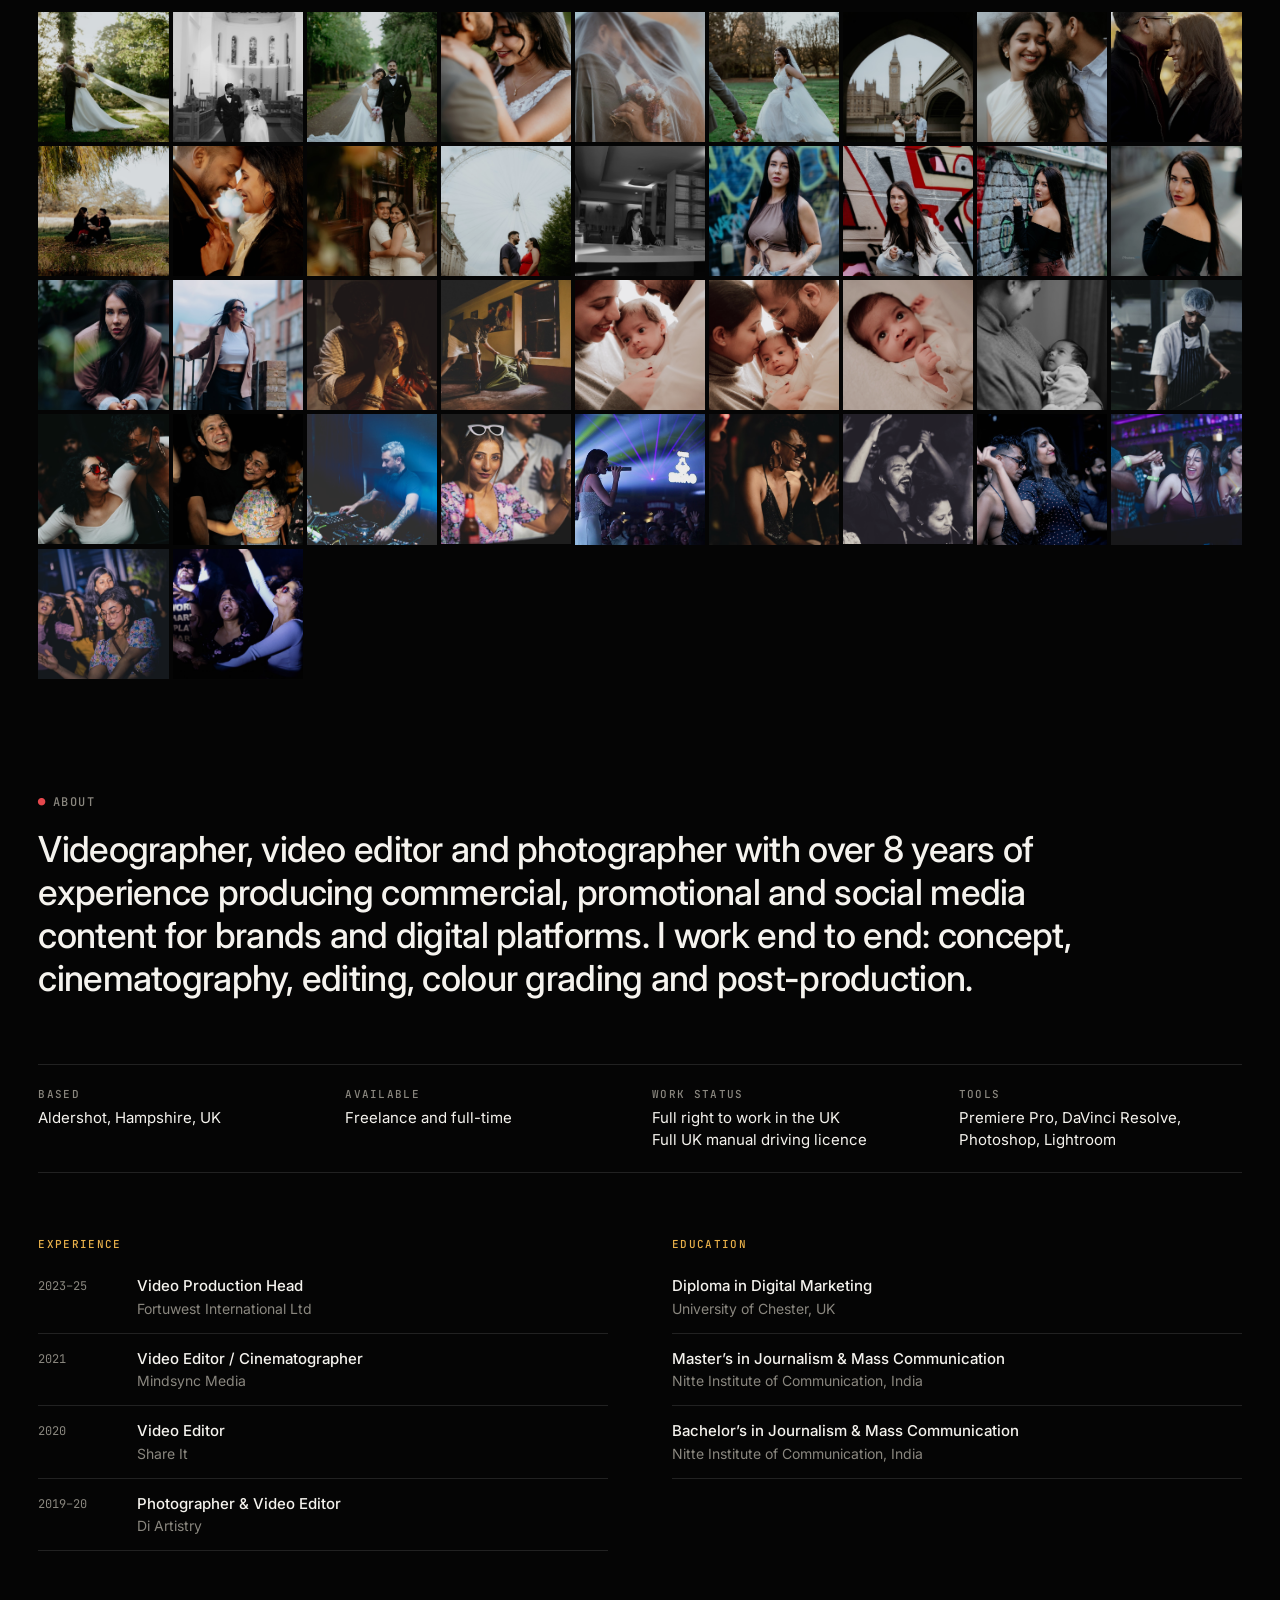
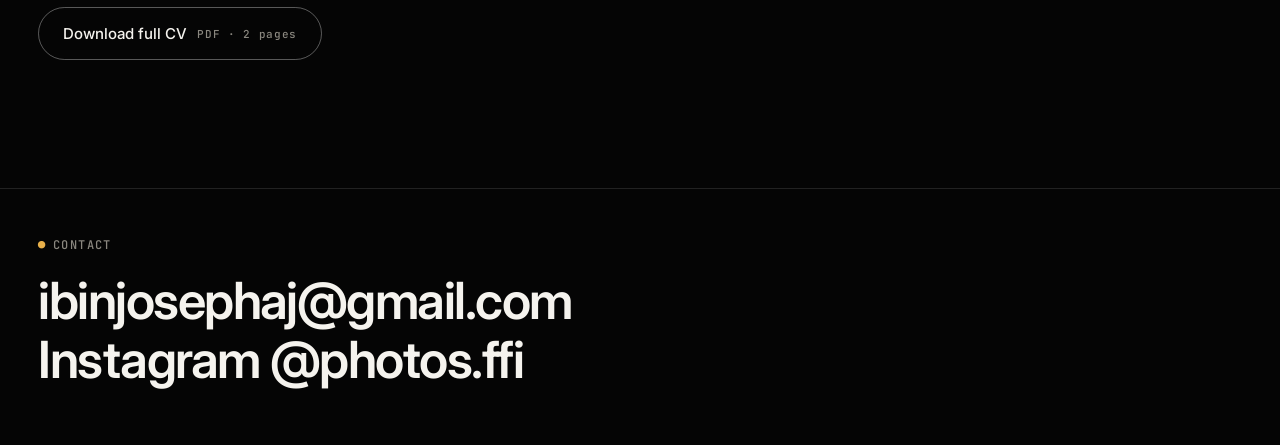
==== commit 8c12acce: "Add full Highlight 2 to Surrey Car Show (unedited, at user's request) Co-Authored-By: Claude Opus 5." ====
--- a/index.html
+++ b/index.html
@@ -150,6 +150,10 @@
       <button class="tile" data-src="media/show-highlight-2.mp4" data-title="Show montage">
         <img src="media/show-highlight-2.jpg" alt="Teal BMW coupe from behind on the show field" loading="lazy">
         <span class="cap"><span>Show montage</span><span>0:06</span></span>
+      </button>
+      <button class="tile" data-src="media/show-highlight-full.mp4" data-title="Show highlight — full cut">
+        <img src="media/show-highlight-full.jpg" alt="Wheel of a gold BMW on the show field with visitors behind" loading="lazy">
+        <span class="cap"><span>Show highlight — full cut</span><span>1:17</span></span>
       </button>
       <button class="tile" data-src="media/reel-4.mp4" data-title="Wheel transition">
         <img src="media/reel-4.jpg" alt="Black alloy wheel with a transition revealing an engine through the spokes" loading="lazy">
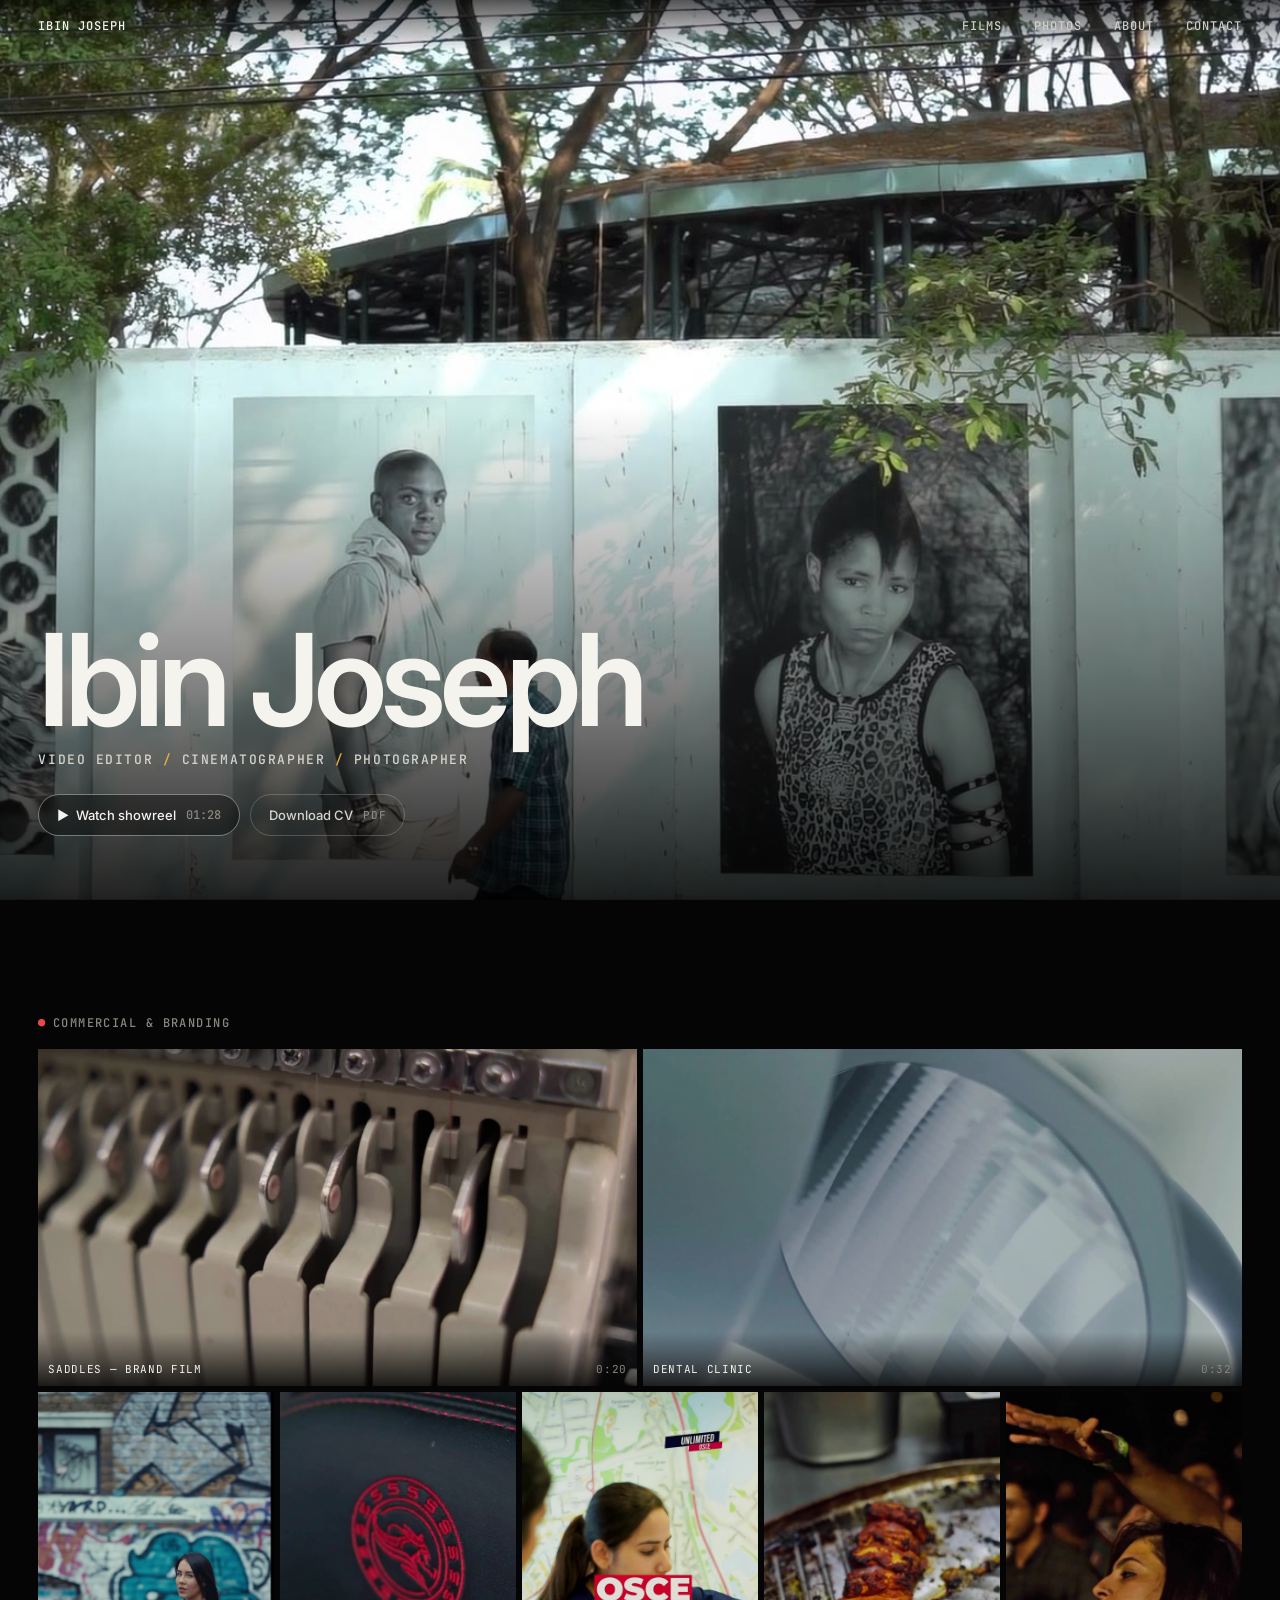
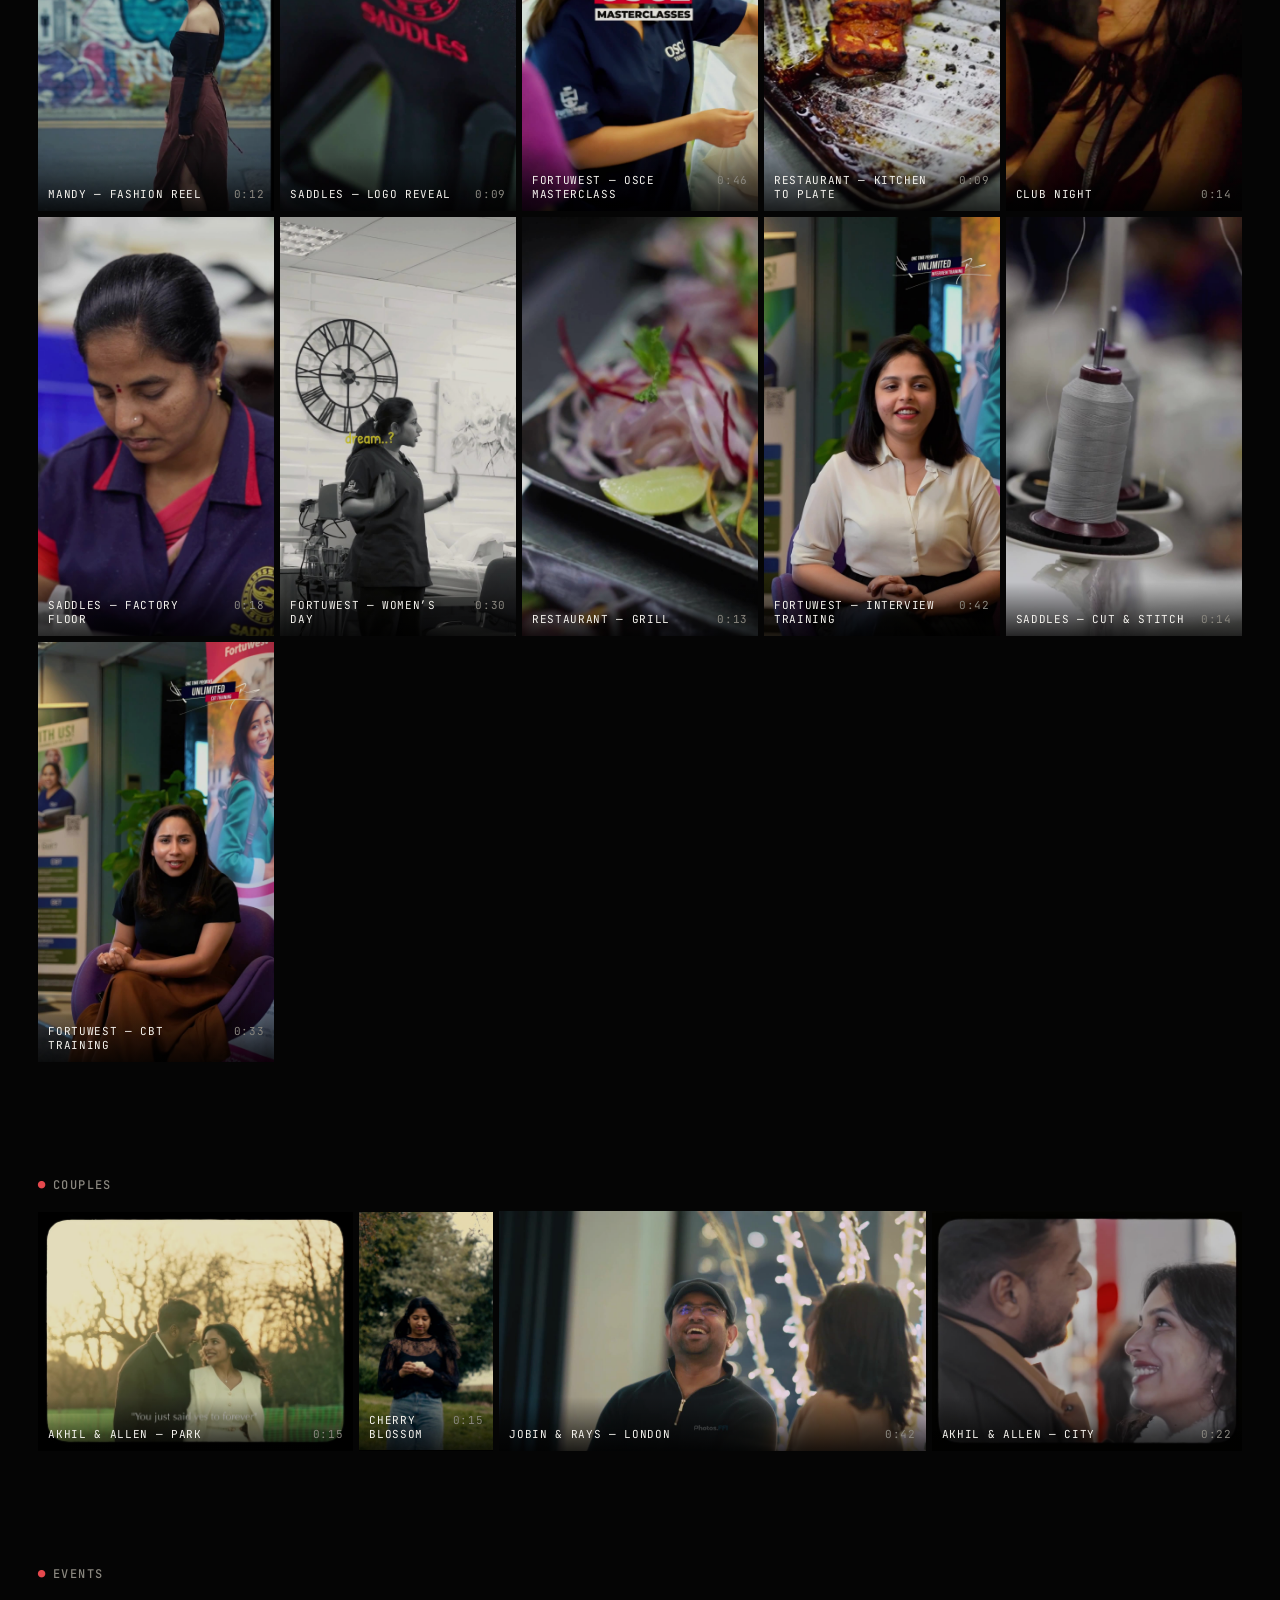
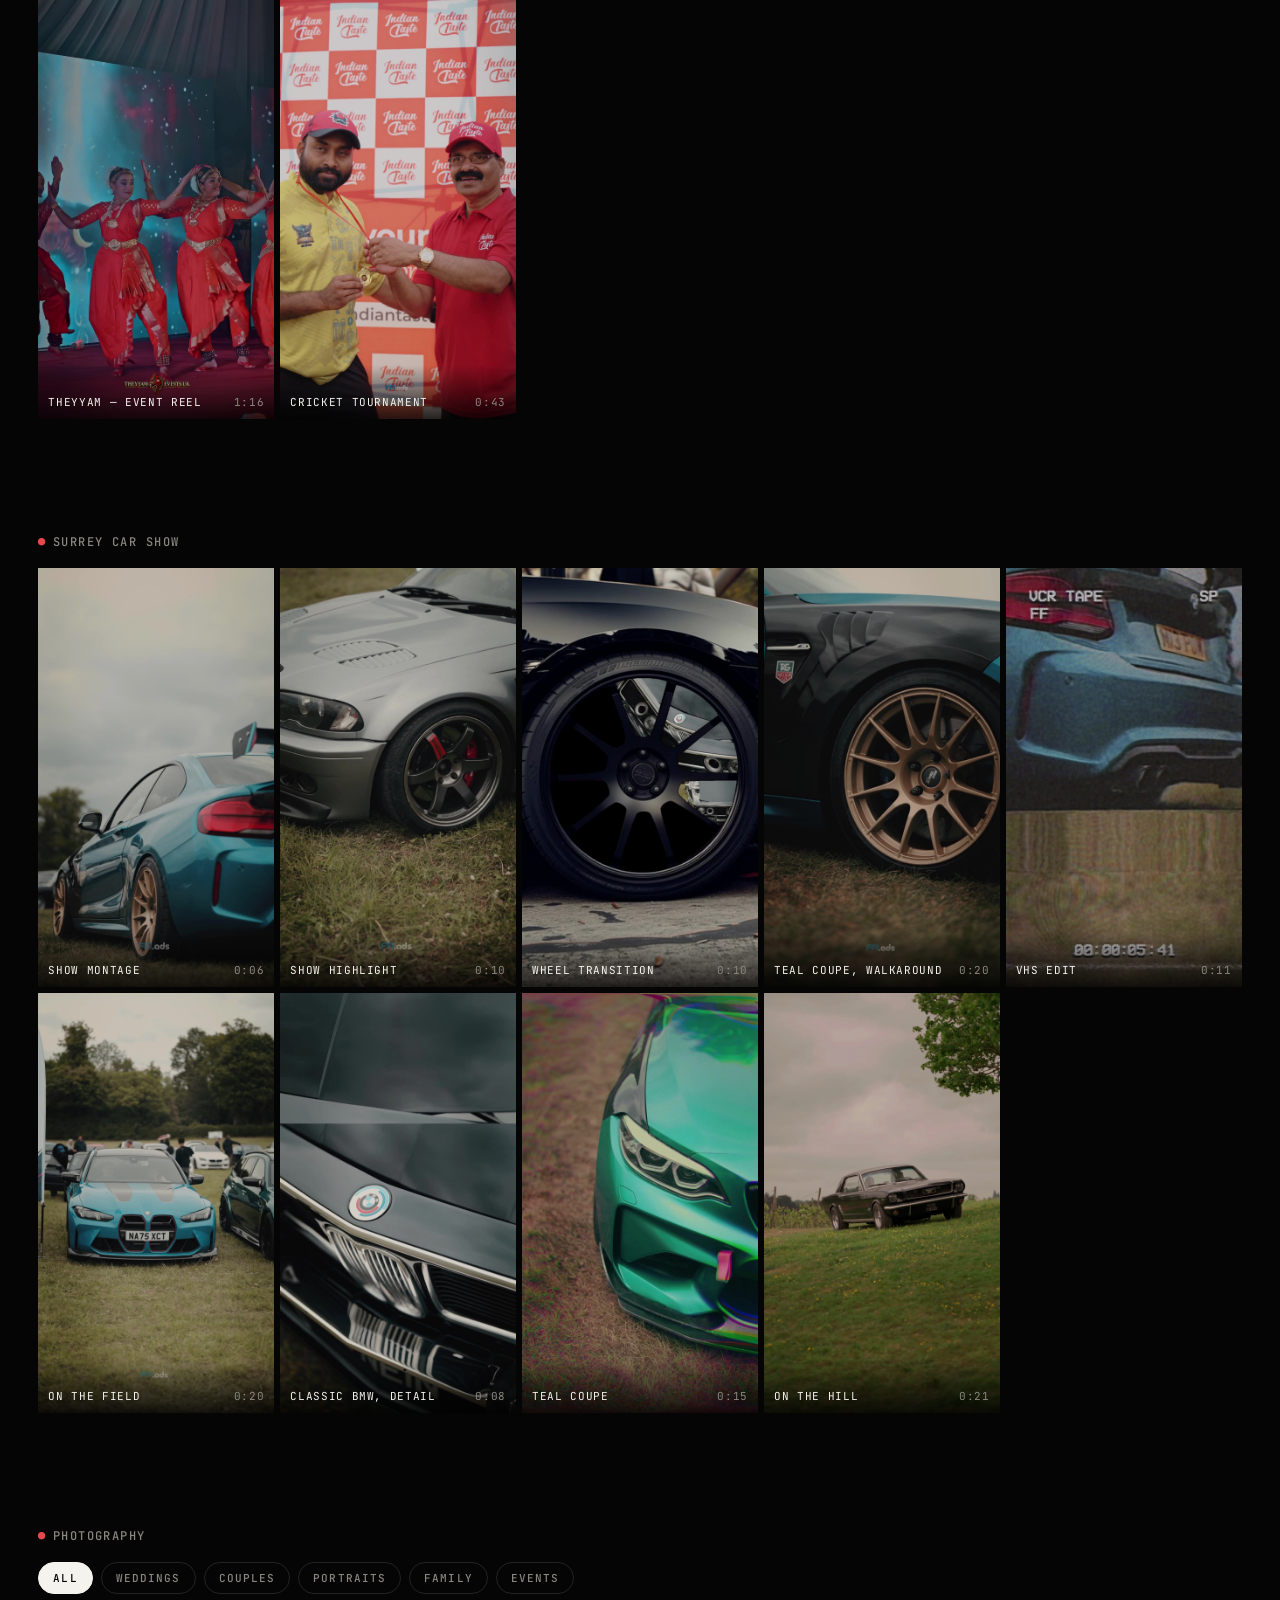
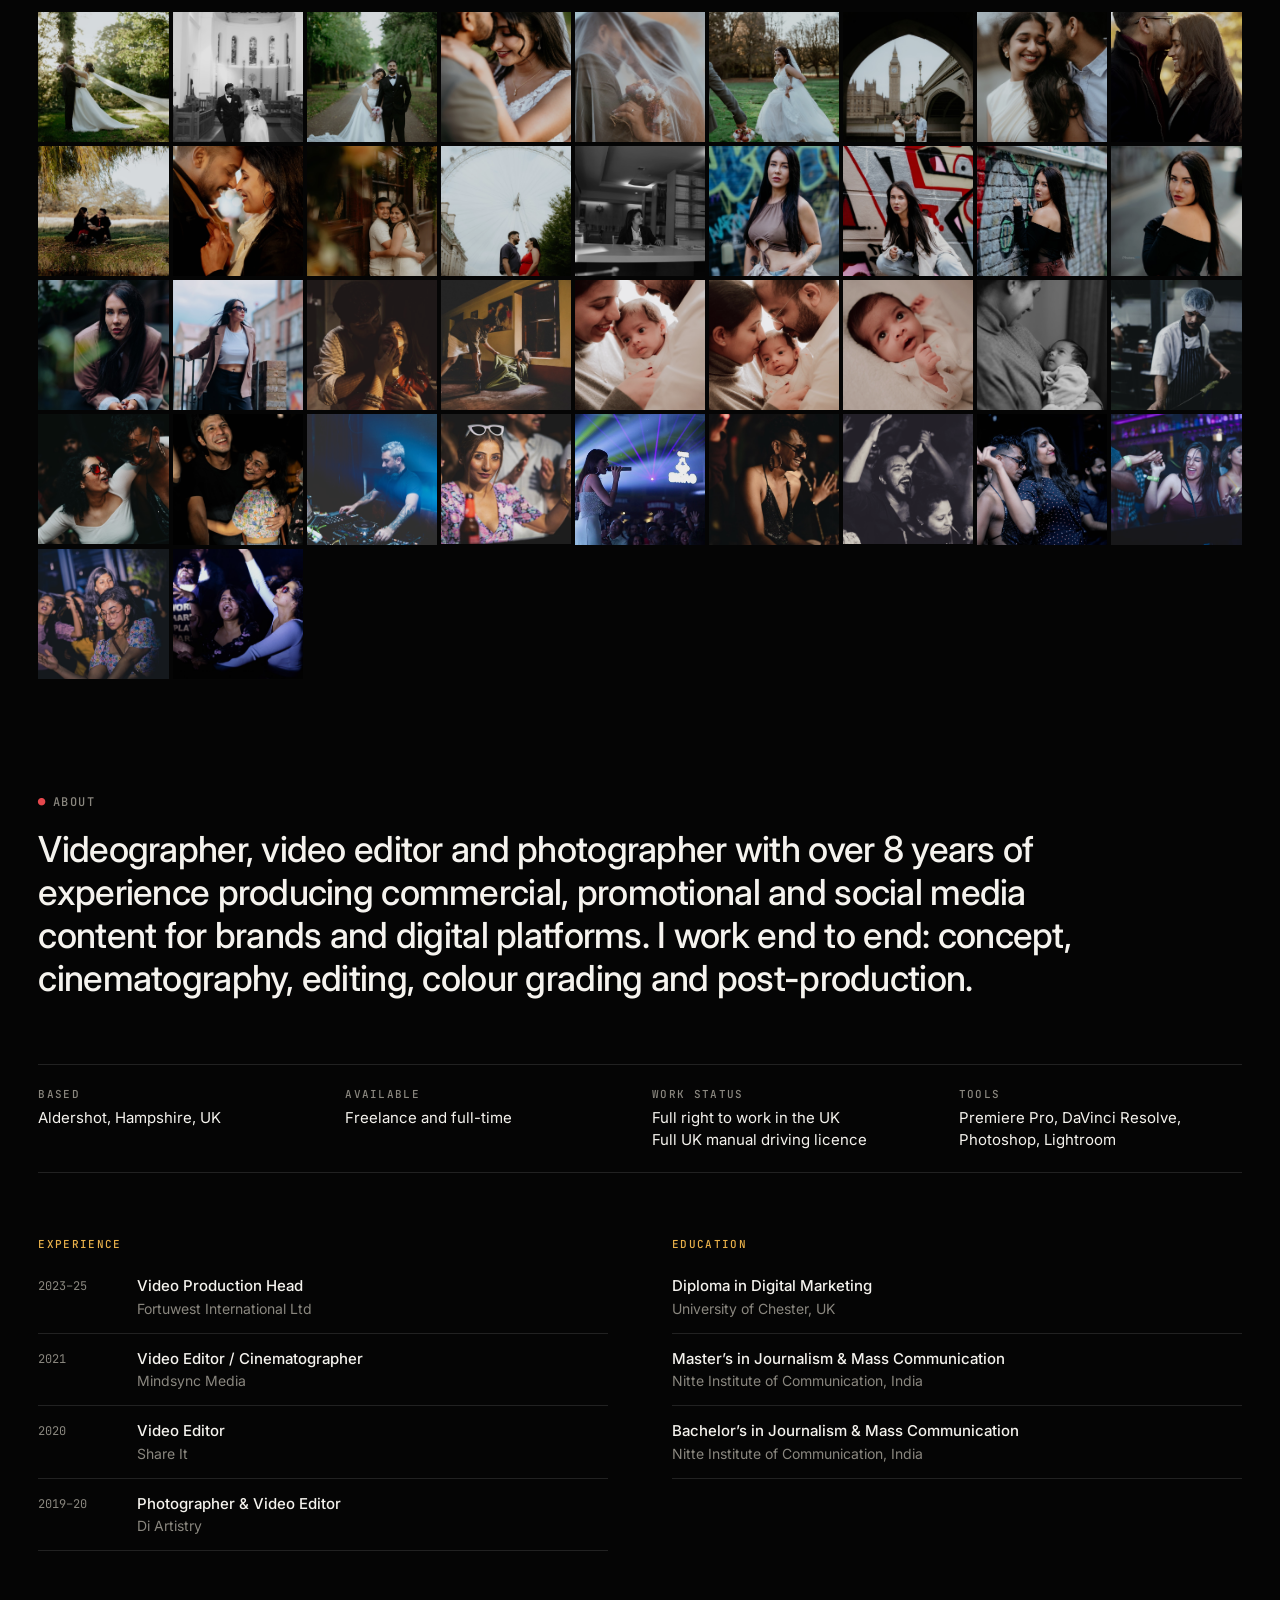
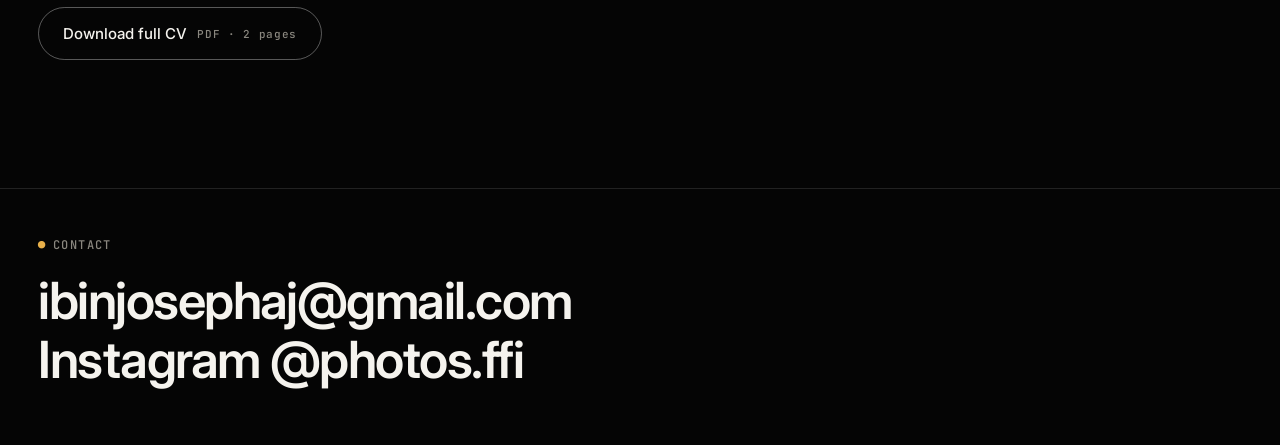
==== commit c9759a22: "Replace Highlight 2 full cut with the new 10s re-export Co-Authored-By: Claude Opus 5.5 <noreply@ant" ====
--- a/index.html
+++ b/index.html
@@ -151,9 +151,9 @@
         <img src="media/show-highlight-2.jpg" alt="Teal BMW coupe from behind on the show field" loading="lazy">
         <span class="cap"><span>Show montage</span><span>0:06</span></span>
       </button>
-      <button class="tile" data-src="media/show-highlight-full.mp4" data-title="Show highlight — full cut">
-        <img src="media/show-highlight-full.jpg" alt="Wheel of a gold BMW on the show field with visitors behind" loading="lazy">
-        <span class="cap"><span>Show highlight — full cut</span><span>1:17</span></span>
+      <button class="tile" data-src="media/show-highlight-new.mp4" data-title="Show highlight">
+        <img src="media/show-highlight-new.jpg" alt="Silver BMW with a red brake caliper on the show field" loading="lazy">
+        <span class="cap"><span>Show highlight</span><span>0:10</span></span>
       </button>
       <button class="tile" data-src="media/reel-4.mp4" data-title="Wheel transition">
         <img src="media/reel-4.jpg" alt="Black alloy wheel with a transition revealing an engine through the spokes" loading="lazy">
